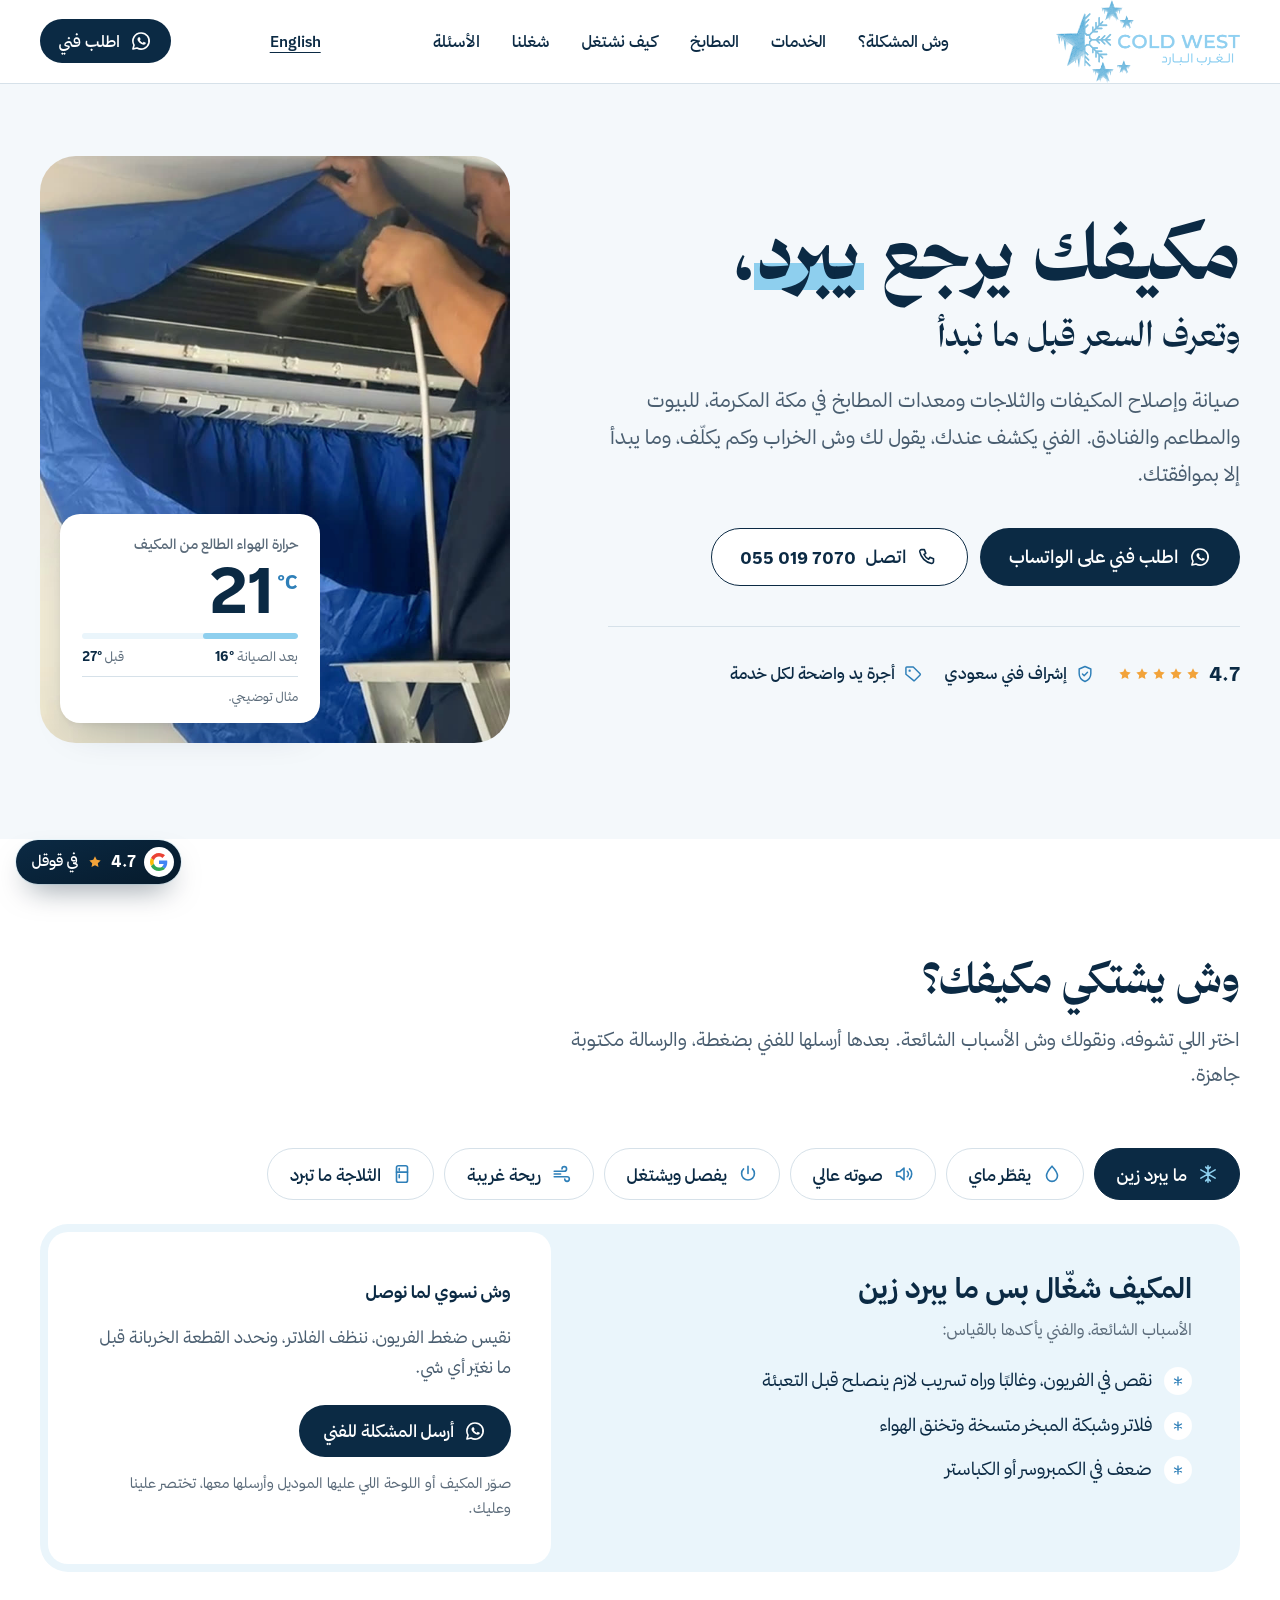
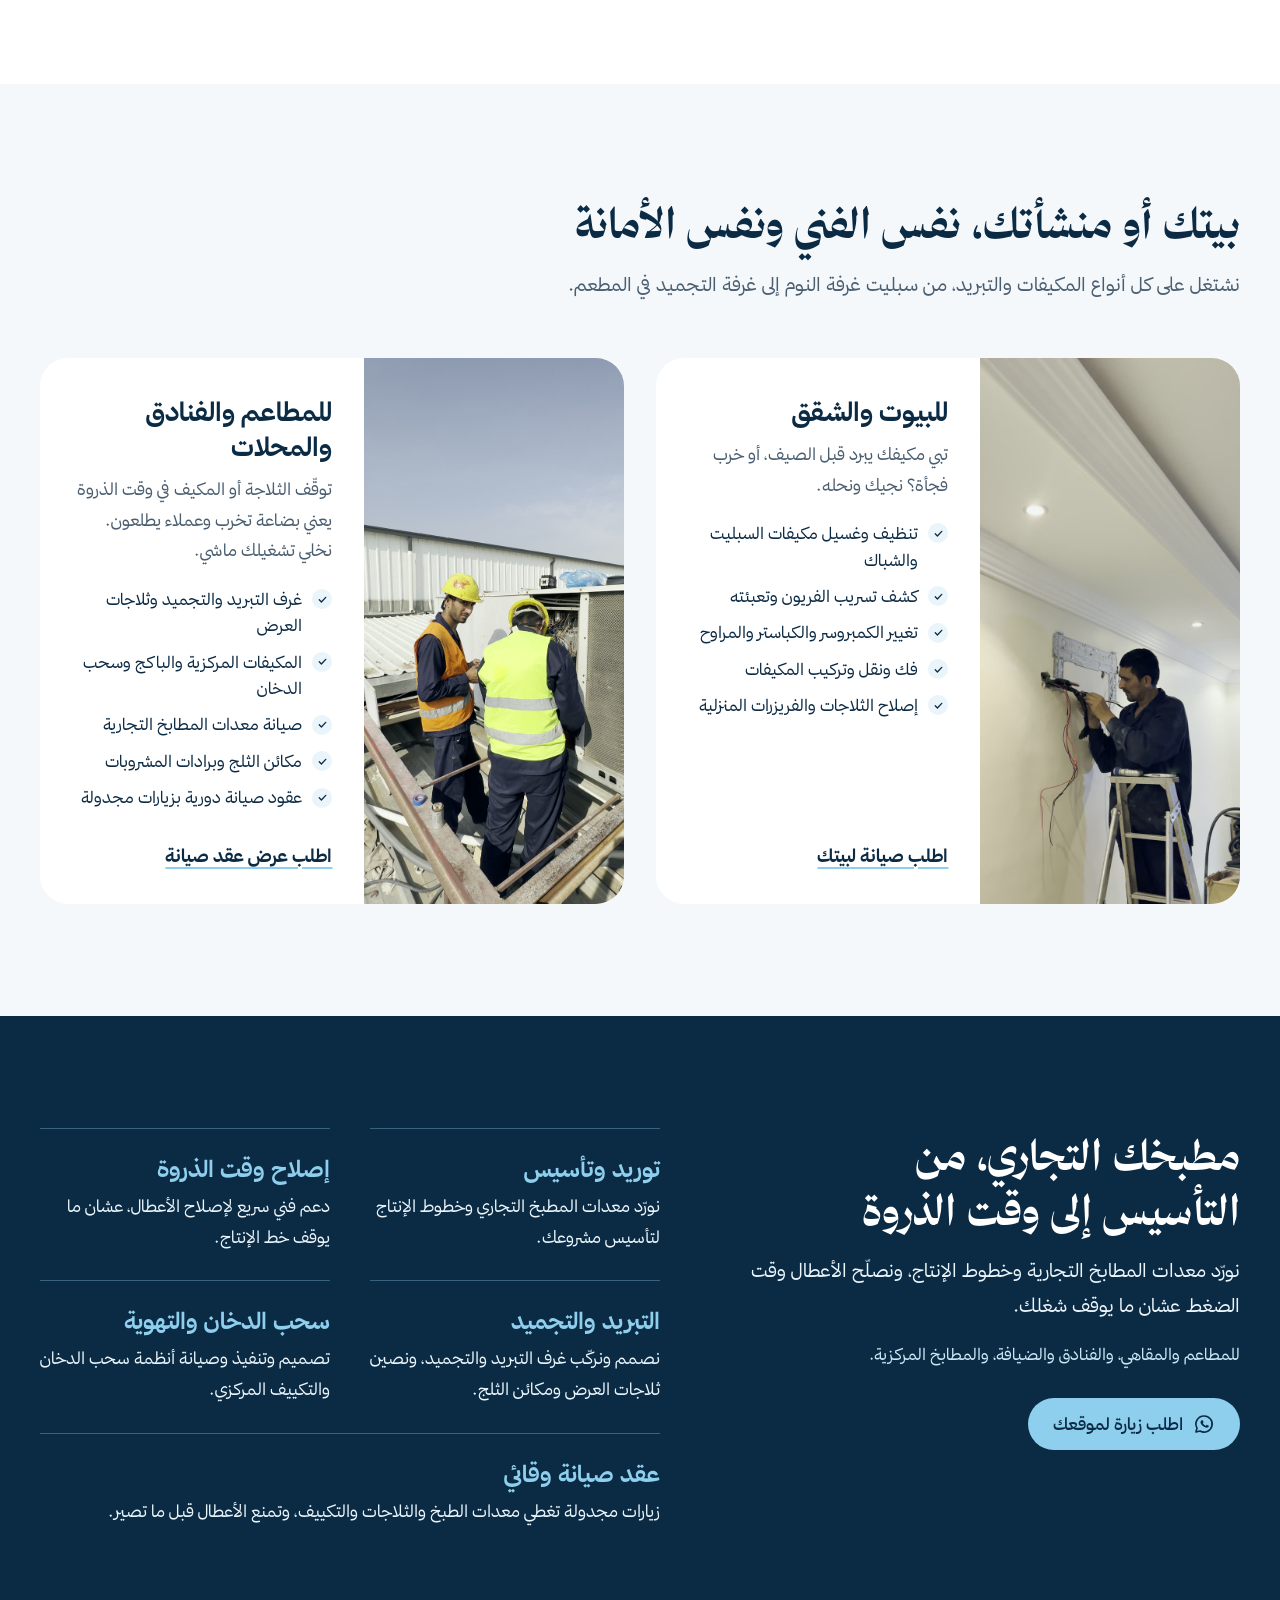
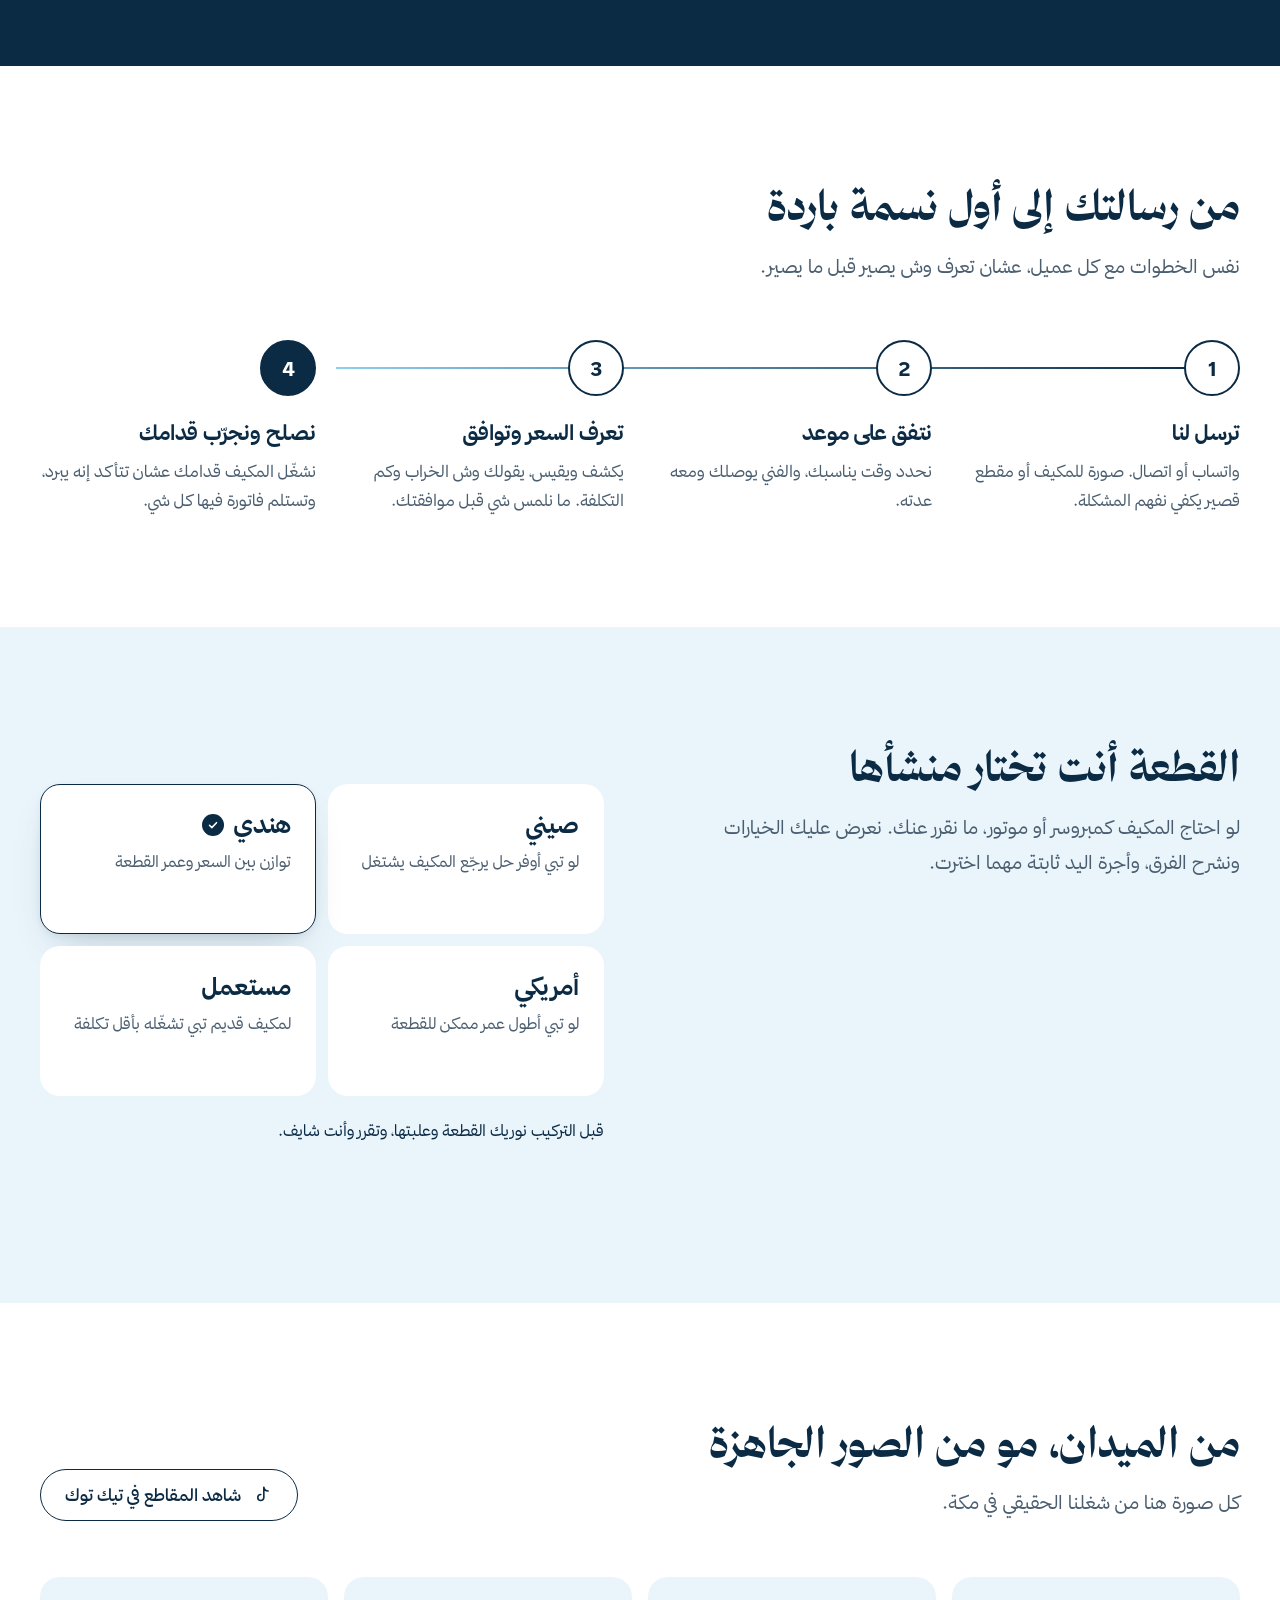
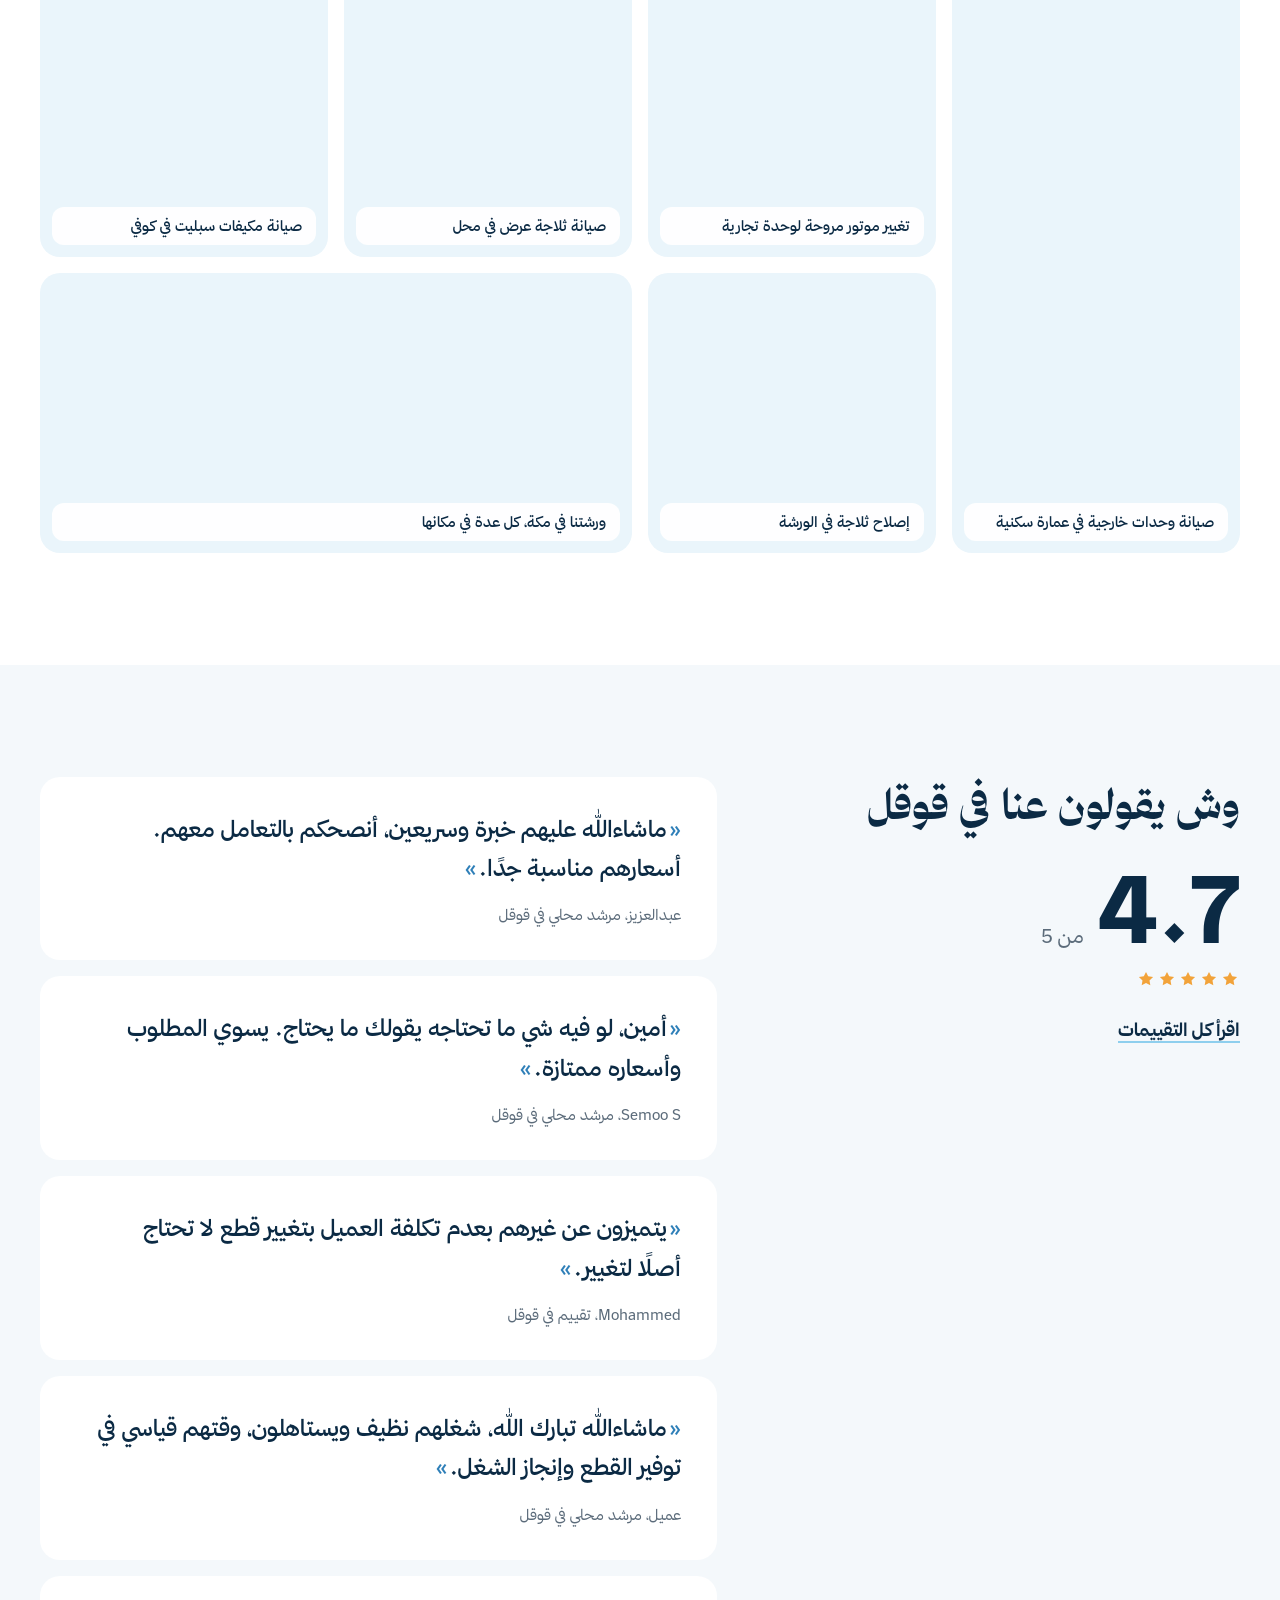
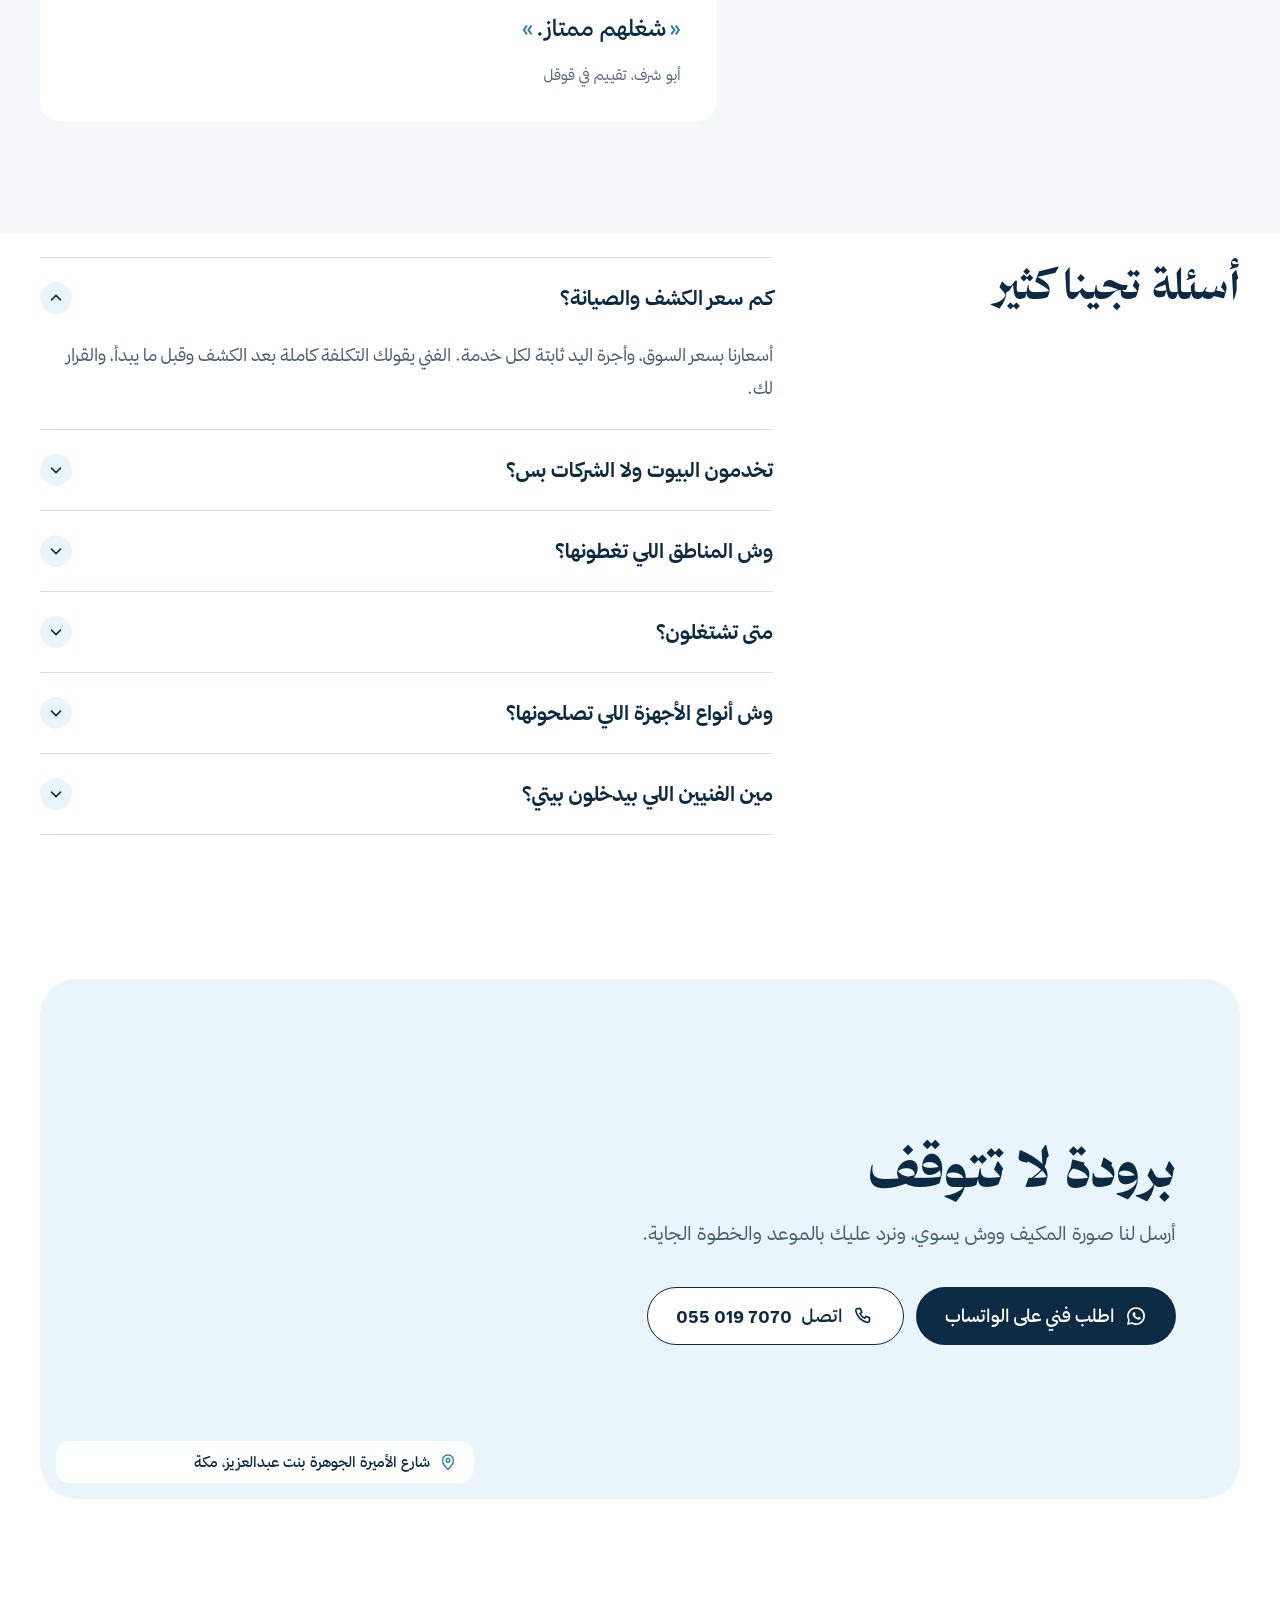
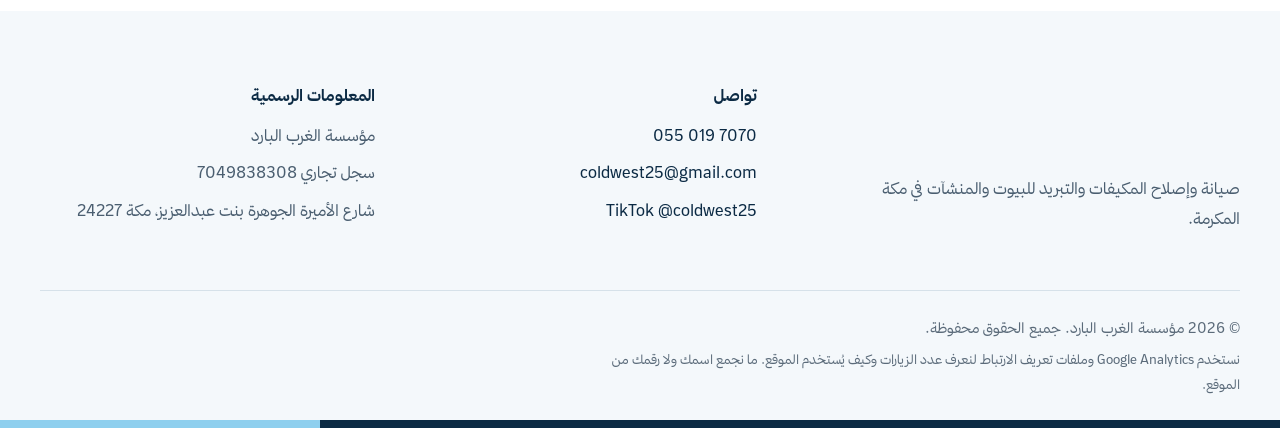
==== index.html @ 5a40ebc8 "Add floating Google rating badge (4.7) with review card Co-Authored-By: Claude Opus 5.5 <noreply@ant" ====
<!doctype html>
<html lang="ar" dir="rtl">
<head>
<meta charset="utf-8">
<meta name="viewport" content="width=device-width, initial-scale=1">
<meta http-equiv="Content-Security-Policy" content="default-src 'self'; script-src 'self' https://www.googletagmanager.com; style-src 'self' https://fonts.googleapis.com; font-src 'self' https://fonts.gstatic.com; img-src 'self' data: https://*.google-analytics.com https://www.googletagmanager.com; connect-src 'self' https://*.google-analytics.com https://*.analytics.google.com https://www.googletagmanager.com; base-uri 'self'; form-action 'none'; upgrade-insecure-requests">
<title>الغرب البارد | صيانة مكيفات وثلاجات ومعدات مطابخ في مكة المكرمة</title>
<meta name="description" content="صيانة وإصلاح المكيفات والثلاجات ومعدات المطابخ في مكة المكرمة للبيوت والمطاعم والفنادق. فني يكشف عندك، تعرف السعر قبل ما نبدأ، وإشراف فني سعودي.">
<meta name="robots" content="index, follow">
<link rel="canonical" href="https://coldwest.sa/">
<link rel="alternate" hreflang="ar" href="https://coldwest.sa/">
<link rel="alternate" hreflang="en" href="https://coldwest.sa/en/">
<link rel="alternate" hreflang="x-default" href="https://coldwest.sa/">
<meta property="og:type" content="website">
<meta property="og:site_name" content="الغرب البارد">
<meta property="og:url" content="https://coldwest.sa/">
<meta property="og:title" content="الغرب البارد | صيانة مكيفات وثلاجات في مكة">
<meta property="og:description" content="فني يكشف عندك، تعرف السعر قبل ما نبدأ، والقطعة أنت تختار منشأها.">
<meta property="og:locale" content="ar_SA">
<meta property="og:locale:alternate" content="en_US">
<meta property="og:image" content="https://coldwest.sa/assets/og/share-ar.jpg">
<meta property="og:image:width" content="1200">
<meta property="og:image:height" content="630">
<meta name="twitter:card" content="summary_large_image">
<meta name="twitter:title" content="الغرب البارد | صيانة مكيفات وثلاجات في مكة">
<meta name="twitter:description" content="فني يكشف عندك، تعرف السعر قبل ما نبدأ، والقطعة أنت تختار منشأها.">
<meta name="twitter:image" content="https://coldwest.sa/assets/og/share-ar.jpg">
<meta name="theme-color" content="#F4F8FB">
<link rel="icon" href="assets/brand/favicon.svg" type="image/svg+xml">
<link rel="preconnect" href="https://fonts.googleapis.com">
<link rel="preconnect" href="https://fonts.gstatic.com" crossorigin>
<link href="https://fonts.googleapis.com/css2?family=Montserrat:wght@500;600;700&display=swap" rel="stylesheet">
<link rel="preload" href="assets/app/brand.dat" as="fetch" crossorigin>
<link rel="stylesheet" href="styles.css">
<script type="application/ld+json">
{"@context":"https://schema.org","@type":"HVACBusiness","@id":"https://coldwest.sa/#business","name":"مؤسسة الغرب البارد","alternateName":"Cold West","url":"https://coldwest.sa/","logo":"https://coldwest.sa/assets/brand/logo-navy.png","image":"https://coldwest.sa/assets/og/share-ar.jpg","telephone":"+966550197070","email":"coldwest25@gmail.com","address":{"@type":"PostalAddress","streetAddress":"شارع الأميرة الجوهرة بنت عبدالعزيز","addressLocality":"مكة المكرمة","postalCode":"24227","addressCountry":"SA"},"geo":{"@type":"GeoCoordinates","latitude":21.507045,"longitude":39.7868537},"areaServed":"مكة المكرمة","openingHoursSpecification":[{"@type":"OpeningHoursSpecification","dayOfWeek":["Saturday","Sunday","Monday","Tuesday","Wednesday","Thursday"],"opens":"09:30","closes":"12:00"},{"@type":"OpeningHoursSpecification","dayOfWeek":["Saturday","Sunday","Monday","Tuesday","Wednesday","Thursday"],"opens":"16:30","closes":"23:00"},{"@type":"OpeningHoursSpecification","dayOfWeek":"Friday","opens":"16:30","closes":"23:00"}],"sameAs":["https://www.tiktok.com/@coldwest25"]}
</script>
<script type="application/ld+json">
{"@context":"https://schema.org","@type":"FAQPage","mainEntity":[{"@type":"Question","name":"كم سعر الكشف والصيانة؟","acceptedAnswer":{"@type":"Answer","text":"أسعارنا بسعر السوق، وأجرة اليد ثابتة لكل خدمة. الفني يقولك التكلفة كاملة بعد الكشف وقبل ما يبدأ، والقرار لك."}},{"@type":"Question","name":"تخدمون البيوت ولا الشركات بس؟","acceptedAnswer":{"@type":"Answer","text":"الاثنين. نصلح مكيف غرفة في شقة بنفس الاهتمام اللي نشتغل فيه على غرفة تبريد في مطعم."}},{"@type":"Question","name":"وش المناطق اللي تغطونها؟","acceptedAnswer":{"@type":"Answer","text":"مكة المكرمة وأحياءها. لو أنت برّا مكة، راسلنا ونقولك إذا نقدر نوصلك."}},{"@type":"Question","name":"متى تشتغلون؟","acceptedAnswer":{"@type":"Answer","text":"من السبت إلى الخميس، من 9:30 الصبح إلى 12 الظهر، ومن 4:30 العصر إلى 11 الليل. الجمعة من 4:30 إلى 11 الليل."}},{"@type":"Question","name":"وش أنواع الأجهزة اللي تصلحونها؟","acceptedAnswer":{"@type":"Answer","text":"مكيفات السبليت والشباك والمركزي والباكج، الثلاجات المنزلية وثلاجات العرض، غرف التبريد والتجميد، مكائن الثلج، ومعدات المطابخ التجارية."}},{"@type":"Question","name":"مين الفنيين اللي بيدخلون بيتي؟","acceptedAnswer":{"@type":"Answer","text":"فريق الغرب البارد نفسه، تحت إشراف فني سعودي متخصص في التبريد. نعرّفك على الفني قبل ما يوصل."}}]}
</script>
</head>
<body>
<a class="skip" href="#main">تخطَّ إلى المحتوى</a>

<header class="site-header" id="top">
  <div class="wrap header-row">
    <a class="brand" href="#top" aria-label="الغرب البارد، الصفحة الرئيسية">
      <img src="assets/brand/logo-ice.png" width="236" height="106" alt="الغرب البارد Cold West">
    </a>
    <nav class="nav" aria-label="الأقسام">
      <a href="#diagnose">وش المشكلة؟</a>
      <a href="#services">الخدمات</a>
      <a href="#kitchens">المطابخ</a>
      <a href="#how">كيف نشتغل</a>
      <a href="#work">شغلنا</a>
      <a href="#faq">الأسئلة</a>
    </nav>
    <a class="lang-link" href="en/" hreflang="en" lang="en" dir="ltr">English</a>
    <div class="header-actions">
      <a class="btn btn-ghost btn-sm" href="tel:+966550197070" data-track="call_click">
        <svg class="i" aria-hidden="true"><use href="#i-phone"/></svg><span class="num">055 019 7070</span>
      </a>
      <a class="btn btn-primary btn-sm" href="https://wa.me/966550197070?text=%D8%A7%D9%84%D8%B3%D9%84%D8%A7%D9%85%20%D8%B9%D9%84%D9%8A%D9%83%D9%85%D8%8C%20%D8%A3%D8%A8%D8%BA%D9%89%20%D9%81%D9%86%D9%8A%20%D9%85%D9%86%20%D8%A7%D9%84%D8%BA%D8%B1%D8%A8%20%D8%A7%D9%84%D8%A8%D8%A7%D8%B1%D8%AF" data-track="whatsapp_click" data-place="header">
        <svg class="i" aria-hidden="true"><use href="#i-wa"/></svg>اطلب فني
      </a>
    </div>
  </div>
</header>

<main id="main">

  <!-- Hero -->
  <section class="hero">
    <div class="wrap hero-grid">
      <div class="hero-copy">
        <h1><span class="h1-main">مكيفك يرجع <span class="h1-cool">يبرد</span>،</span> <span class="h1-sub">وتعرف السعر قبل ما&nbsp;نبدأ</span></h1>
        <p class="lead">صيانة وإصلاح المكيفات والثلاجات ومعدات المطابخ في مكة المكرمة، للبيوت والمطاعم والفنادق. الفني يكشف عندك، يقول لك وش الخراب وكم يكلّف، وما يبدأ إلا بموافقتك.</p>
        <div class="cta-row">
          <a class="btn btn-primary btn-lg" href="https://wa.me/966550197070?text=%D8%A7%D9%84%D8%B3%D9%84%D8%A7%D9%85%20%D8%B9%D9%84%D9%8A%D9%83%D9%85%D8%8C%20%D8%A3%D8%A8%D8%BA%D9%89%20%D9%81%D9%86%D9%8A%20%D9%8A%D9%83%D8%B4%D9%81%20%D8%B9%D9%84%D9%89%20%D8%A7%D9%84%D9%85%D9%83%D9%8A%D9%81" data-track="whatsapp_click" data-place="hero">
            <svg class="i" aria-hidden="true"><use href="#i-wa"/></svg>اطلب فني على الواتساب
          </a>
          <a class="btn btn-secondary btn-lg" href="tel:+966550197070" data-track="call_click" data-place="hero">
            <svg class="i" aria-hidden="true"><use href="#i-phone"/></svg>اتصل <span class="num">055 019 7070</span>
          </a>
        </div>
        <ul class="proof" aria-label="ليش الناس تثق فينا">
          <li><a href="https://maps.google.com/?cid=8441639307803874839" rel="noopener" target="_blank" class="proof-rating" aria-label="4.7 من 5 في تقييمات قوقل"><span class="num big">4.7</span><span class="stars" aria-hidden="true"><svg class="i"><use href="#i-star"/></svg><svg class="i"><use href="#i-star"/></svg><svg class="i"><use href="#i-star"/></svg><svg class="i"><use href="#i-star"/></svg><svg class="i"><use href="#i-star"/></svg></span></a></li>
          <li><svg class="i" aria-hidden="true"><use href="#i-shield"/></svg>إشراف فني سعودي</li>
          <li><svg class="i" aria-hidden="true"><use href="#i-tag"/></svg>أجرة يد واضحة لكل خدمة</li>
        </ul>
      </div>

      <figure class="hero-media">
        <img src="assets/img/split-clean.jpg" width="792" height="1400" alt="فنيين الغرب البارد ينظفون مكيف سبليت في بيت بكيس الغسيل" fetchpriority="high">
        <div class="reading" role="img" aria-label="مثال لقراءة حرارة الهواء الطالع من المكيف: 27 درجة قبل الصيانة و16 بعدها">
          <p class="reading-label">حرارة الهواء الطالع من المكيف</p>
          <p class="reading-value"><span class="num" data-count-from="27" data-count-to="16">16</span><span class="deg">°C</span></p>
          <div class="reading-track" aria-hidden="true"><span class="reading-fill"></span></div>
          <div class="reading-scale"><span>بعد الصيانة <b class="num">16°</b></span><span>قبل <b class="num">27°</b></span></div>
          <p class="reading-note">مثال توضيحي.</p>
        </div>
      </figure>
    </div>
  </section>

  <!-- Symptom picker -->
  <section class="diagnose" id="diagnose" aria-labelledby="diag-title">
    <div class="wrap">
      <div class="section-head">
        <h2 id="diag-title">وش يشتكي مكيفك؟</h2>
        <p>اختر اللي تشوفه، ونقولك وش الأسباب الشائعة. بعدها أرسلها للفني بضغطة، والرسالة مكتوبة جاهزة.</p>
      </div>
      <div class="diag">
        <div class="chips" role="tablist" aria-label="الأعراض">
          <button role="tab" class="chip" aria-selected="true" data-sym="cool"><svg class="i" aria-hidden="true"><use href="#i-snow"/></svg>ما يبرد زين</button>
          <button role="tab" class="chip" aria-selected="false" data-sym="drip"><svg class="i" aria-hidden="true"><use href="#i-drop"/></svg>يقطّر ماي</button>
          <button role="tab" class="chip" aria-selected="false" data-sym="noise"><svg class="i" aria-hidden="true"><use href="#i-sound"/></svg>صوته عالي</button>
          <button role="tab" class="chip" aria-selected="false" data-sym="trip"><svg class="i" aria-hidden="true"><use href="#i-power"/></svg>يفصل ويشتغل</button>
          <button role="tab" class="chip" aria-selected="false" data-sym="smell"><svg class="i" aria-hidden="true"><use href="#i-wind"/></svg>ريحة غريبة</button>
          <button role="tab" class="chip" aria-selected="false" data-sym="fridge"><svg class="i" aria-hidden="true"><use href="#i-fridge"/></svg>الثلاجة ما تبرد</button>
        </div>
        <div class="diag-panel" role="tabpanel" aria-live="polite">
          <div class="diag-body">
            <h3 id="diag-heading">المكيف شغّال بس ما يبرد زين</h3>
            <p class="diag-sub">الأسباب الشائعة، والفني يأكدها بالقياس:</p>
            <ul id="diag-causes" class="causes"></ul>
            <p id="diag-alert" class="alert" hidden></p>
          </div>
          <div class="diag-side">
            <p class="diag-do-title">وش نسوي لما نوصل</p>
            <p id="diag-do"></p>
            <a id="diag-cta" class="btn btn-primary" href="#" data-track="whatsapp_click" data-place="diagnose">
              <svg class="i" aria-hidden="true"><use href="#i-wa"/></svg>أرسل المشكلة للفني
            </a>
            <p class="diag-tip">صوّر المكيف أو اللوحة اللي عليها الموديل وأرسلها معها، تختصر علينا وعليك.</p>
          </div>
        </div>
      </div>
    </div>
  </section>

  <!-- Services: homes / businesses -->
  <section class="services" id="services" aria-labelledby="svc-title">
    <div class="wrap">
      <div class="section-head">
        <h2 id="svc-title">بيتك أو منشأتك، نفس الفني ونفس&nbsp;الأمانة</h2>
        <p>نشتغل على كل أنواع المكيفات والتبريد، من سبليت غرفة النوم إلى غرفة التجميد في المطعم.</p>
      </div>

      <div class="audience">
        <article class="aud aud-home">
          <img src="assets/img/install.jpg" width="792" height="1400" loading="lazy" alt="فني يركّب وحدة مكيف سبليت داخلية على جدار شقة">
          <div class="aud-copy">
            <h3>للبيوت والشقق</h3>
            <p>تبي مكيفك يبرد قبل الصيف، أو خرب فجأة؟ نجيك ونحله.</p>
            <ul class="ticks">
              <li>تنظيف وغسيل مكيفات السبليت والشباك</li>
              <li>كشف تسريب الفريون وتعبئته</li>
              <li>تغيير الكمبروسر والكباستر والمراوح</li>
              <li>فك ونقل وتركيب المكيفات</li>
              <li>إصلاح الثلاجات والفريزرات المنزلية</li>
            </ul>
            <a class="link" href="https://wa.me/966550197070?text=%D8%A7%D9%84%D8%B3%D9%84%D8%A7%D9%85%20%D8%B9%D9%84%D9%8A%D9%83%D9%85%D8%8C%20%D8%B9%D9%86%D8%AF%D9%8A%20%D9%85%D9%83%D9%8A%D9%81%20%D9%81%D9%8A%20%D8%A7%D9%84%D8%A8%D9%8A%D8%AA%20%D9%88%D8%A3%D8%A8%D8%BA%D9%89%20%D8%B5%D9%8A%D8%A7%D9%86%D8%A9" data-track="whatsapp_click" data-place="homes">اطلب صيانة لبيتك</a>
          </div>
        </article>

        <article class="aud aud-biz">
          <img src="assets/img/rooftop.jpg" width="792" height="1400" loading="lazy" alt="فنيين بخوذات وسترات عاكسة يفحصون وحدات تكييف على سطح منشأة">
          <div class="aud-copy">
            <h3>للمطاعم والفنادق والمحلات</h3>
            <p>توقّف الثلاجة أو المكيف في وقت الذروة يعني بضاعة تخرب وعملاء يطلعون. نخلي تشغيلك ماشي.</p>
            <ul class="ticks">
              <li>غرف التبريد والتجميد وثلاجات العرض</li>
              <li>المكيفات المركزية والباكج وسحب الدخان</li>
              <li>صيانة معدات المطابخ التجارية</li>
              <li>مكائن الثلج وبرادات المشروبات</li>
              <li>عقود صيانة دورية بزيارات مجدولة</li>
            </ul>
            <a class="link" href="https://wa.me/966550197070?text=%D8%A7%D9%84%D8%B3%D9%84%D8%A7%D9%85%20%D8%B9%D9%84%D9%8A%D9%83%D9%85%D8%8C%20%D8%A3%D8%A8%D8%BA%D9%89%20%D8%B9%D8%B1%D8%B6%20%D8%B9%D9%82%D8%AF%20%D8%B5%D9%8A%D8%A7%D9%86%D8%A9%20%D9%84%D9%85%D9%86%D8%B4%D8%A3%D8%AA%D9%8A" data-track="whatsapp_click" data-place="business">اطلب عرض عقد صيانة</a>
          </div>
        </article>
      </div>
    </div>
  </section>

  <!-- Commercial kitchens -->
  <section class="kitchens" id="kitchens" aria-labelledby="kit-title">
    <div class="wrap kit-grid">
      <div class="kit-head">
        <h2 id="kit-title">مطبخك التجاري، من التأسيس إلى وقت&nbsp;الذروة</h2>
        <p>نورّد معدات المطابخ التجارية وخطوط الإنتاج، ونصلّح الأعطال وقت الضغط عشان ما يوقف شغلك.</p>
        <p class="kit-who">للمطاعم والمقاهي، والفنادق والضيافة، والمطابخ المركزية.</p>
        <a class="btn kit-btn" href="https://wa.me/966550197070?text=%D8%A7%D9%84%D8%B3%D9%84%D8%A7%D9%85%20%D8%B9%D9%84%D9%8A%D9%83%D9%85%D8%8C%20%D8%A3%D8%A8%D8%BA%D9%89%20%D8%B2%D9%8A%D8%A7%D8%B1%D8%A9%20%D9%84%D9%85%D8%B7%D8%A8%D8%AE%20%D9%85%D9%86%D8%B4%D8%A3%D8%AA%D9%8A" data-track="whatsapp_click" data-place="kitchens">
          <svg class="i" aria-hidden="true"><use href="#i-wa"/></svg>اطلب زيارة لموقعك
        </a>
      </div>
      <ul class="kit-list">
        <li>
          <h3>توريد وتأسيس</h3>
          <p>نورّد معدات المطبخ التجاري وخطوط الإنتاج لتأسيس مشروعك.</p>
        </li>
        <li>
          <h3>إصلاح وقت الذروة</h3>
          <p>دعم فني سريع لإصلاح الأعطال، عشان ما يوقف خط الإنتاج.</p>
        </li>
        <li>
          <h3>التبريد والتجميد</h3>
          <p>نصمم ونركّب غرف التبريد والتجميد، ونصين ثلاجات العرض ومكائن الثلج.</p>
        </li>
        <li>
          <h3>سحب الدخان والتهوية</h3>
          <p>تصميم وتنفيذ وصيانة أنظمة سحب الدخان والتكييف المركزي.</p>
        </li>
        <li class="kit-wide">
          <h3>عقد صيانة وقائي</h3>
          <p>زيارات مجدولة تغطي معدات الطبخ والثلاجات والتكييف، وتمنع الأعطال قبل ما تصير.</p>
        </li>
      </ul>
    </div>
  </section>

  <!-- How we work -->
  <section class="how" id="how" aria-labelledby="how-title">
    <div class="wrap">
      <div class="section-head">
        <h2 id="how-title">من رسالتك إلى أول نسمة باردة</h2>
        <p>نفس الخطوات مع كل عميل، عشان تعرف وش يصير قبل ما يصير.</p>
      </div>
      <ol class="steps">
        <li>
          <span class="step-n num">1</span>
          <h3>ترسل لنا</h3>
          <p>واتساب أو اتصال. صورة للمكيف أو مقطع قصير يكفي نفهم المشكلة.</p>
        </li>
        <li>
          <span class="step-n num">2</span>
          <h3>نتفق على موعد</h3>
          <p>نحدد وقت يناسبك، والفني يوصلك ومعه عدته.</p>
        </li>
        <li>
          <span class="step-n num">3</span>
          <h3>تعرف السعر وتوافق</h3>
          <p>يكشف ويقيس، يقولك وش الخراب وكم التكلفة. ما نلمس شي قبل موافقتك.</p>
        </li>
        <li>
          <span class="step-n num">4</span>
          <h3>نصلح ونجرّب قدامك</h3>
          <p>نشغّل المكيف قدامك عشان تتأكد إنه يبرد، وتستلم فاتورة فيها كل شي.</p>
        </li>
      </ol>
    </div>
  </section>

  <!-- Parts choice -->
  <section class="parts" aria-labelledby="parts-title">
    <div class="wrap parts-grid">
      <div class="parts-copy">
        <h2 id="parts-title">القطعة أنت تختار&nbsp;منشأها</h2>
        <p>لو احتاج المكيف كمبروسر أو موتور، ما نقرر عنك. نعرض عليك الخيارات ونشرح الفرق، وأجرة اليد ثابتة مهما اخترت.</p>
        <img class="parts-img" src="assets/img/gauges.jpg" width="792" height="1400" loading="lazy" alt="ساعات قياس ضغط الفريون موصولة بوحدة تكييف في ورشة الغرب البارد">
      </div>
      <div class="origins" role="radiogroup" aria-label="منشأ القطعة">
        <button class="origin" role="radio" aria-checked="false" data-o="cn">
          <span class="origin-name">صيني</span>
          <span class="origin-fit">لو تبي أوفر حل يرجّع المكيف يشتغل</span>
        </button>
        <button class="origin" role="radio" aria-checked="true" data-o="in">
          <span class="origin-name">هندي</span>
          <span class="origin-fit">توازن بين السعر وعمر القطعة</span>
        </button>
        <button class="origin" role="radio" aria-checked="false" data-o="us">
          <span class="origin-name">أمريكي</span>
          <span class="origin-fit">لو تبي أطول عمر ممكن للقطعة</span>
        </button>
        <button class="origin" role="radio" aria-checked="false" data-o="used">
          <span class="origin-name">مستعمل</span>
          <span class="origin-fit">لمكيف قديم تبي تشغّله بأقل تكلفة</span>
        </button>
        <p class="origin-note" id="origin-note" aria-live="polite">قبل التركيب نوريك القطعة وعلبتها، وتقرر وأنت شايف.</p>
      </div>
    </div>
  </section>

  <!-- Field work -->
  <section class="work" id="work" aria-labelledby="work-title">
    <div class="wrap">
      <div class="section-head section-head-split">
        <div>
          <h2 id="work-title">من الميدان، مو من الصور الجاهزة</h2>
          <p>كل صورة هنا من شغلنا الحقيقي في مكة.</p>
        </div>
        <a class="btn btn-secondary" href="https://www.tiktok.com/@coldwest25" rel="noopener" target="_blank">
          <svg class="i" aria-hidden="true"><use href="#i-tiktok"/></svg>شاهد المقاطع في تيك توك
        </a>
      </div>
      <div class="gallery">
        <figure class="g g-tall"><img src="assets/img/balcony.jpg" loading="lazy" width="792" height="1400" alt=""><figcaption>صيانة وحدات خارجية في عمارة سكنية</figcaption></figure>
        <figure class="g"><img src="assets/img/motor.jpg" loading="lazy" width="792" height="1400" alt=""><figcaption>تغيير موتور مروحة لوحدة تجارية</figcaption></figure>
        <figure class="g"><img src="assets/img/display-fridge.jpg" loading="lazy" width="792" height="1400" alt=""><figcaption>صيانة ثلاجة عرض في محل</figcaption></figure>
        <figure class="g"><img src="assets/img/cafe.jpg" loading="lazy" width="792" height="1400" alt=""><figcaption>صيانة مكيفات سبليت في كوفي</figcaption></figure>
        <figure class="g"><img src="assets/img/fridge-repair.jpg" loading="lazy" width="792" height="1400" alt=""><figcaption>إصلاح ثلاجة في الورشة</figcaption></figure>
        <figure class="g g-wide"><img src="assets/img/workshop.jpg" loading="lazy" width="792" height="1400" alt=""><figcaption>ورشتنا في مكة، كل عدة في مكانها</figcaption></figure>
      </div>
    </div>
  </section>

  <!-- Reviews -->
  <section class="reviews" aria-labelledby="rev-title">
    <div class="wrap reviews-grid">
      <div class="score">
        <h2 id="rev-title">وش يقولون عنا في قوقل</h2>
        <p class="score-num"><span class="num">4.7</span><span class="score-of">من 5</span></p>
        <p class="score-meta"><span class="stars" aria-label="4.7 من 5 نجوم"><svg class="i"><use href="#i-star"/></svg><svg class="i"><use href="#i-star"/></svg><svg class="i"><use href="#i-star"/></svg><svg class="i"><use href="#i-star"/></svg><svg class="i"><use href="#i-star"/></svg></span></p>
        <a class="link" href="https://maps.google.com/?cid=8441639307803874839" rel="noopener" target="_blank">اقرأ كل التقييمات</a>
      </div>
      <div class="quotes">
        <blockquote>
          <p>ماشاءالله عليهم خبرة وسريعين، أنصحكم بالتعامل معهم. أسعارهم مناسبة جدًا.</p>
          <footer>عبدالعزيز، مرشد محلي في قوقل</footer>
        </blockquote>
        <blockquote>
          <p>أمين، لو فيه شي ما تحتاجه يقولك ما يحتاج. يسوي المطلوب وأسعاره ممتازة.</p>
          <footer>Semoo S، مرشد محلي في قوقل</footer>
        </blockquote>
        <blockquote>
          <p>يتميزون عن غيرهم بعدم تكلفة العميل بتغيير قطع لا تحتاج أصلًا لتغيير.</p>
          <footer>Mohammed، تقييم في قوقل</footer>
        </blockquote>
        <blockquote>
          <p>ماشاءالله تبارك الله، شغلهم نظيف ويستاهلون، وقتهم قياسي في توفير القطع وإنجاز الشغل.</p>
          <footer>عميل، مرشد محلي في قوقل</footer>
        </blockquote>
        <blockquote>
          <p>شغلهم ممتاز.</p>
          <footer>أبو شرف، تقييم في قوقل</footer>
        </blockquote>
      </div>
    </div>
  </section>

  <!-- FAQ -->
  <section class="faq" id="faq" aria-labelledby="faq-title">
    <div class="wrap faq-grid">
      <h2 id="faq-title">أسئلة تجينا كثير</h2>
      <div class="faq-list">
        <details open>
          <summary>كم سعر الكشف والصيانة؟</summary>
          <p>أسعارنا بسعر السوق، وأجرة اليد ثابتة لكل خدمة. الفني يقولك التكلفة كاملة بعد الكشف وقبل ما يبدأ، والقرار لك.</p>
        </details>
        <details>
          <summary>تخدمون البيوت ولا الشركات بس؟</summary>
          <p>الاثنين. نصلح مكيف غرفة في شقة بنفس الاهتمام اللي نشتغل فيه على غرفة تبريد في مطعم.</p>
        </details>
        <details>
          <summary>وش المناطق اللي تغطونها؟</summary>
          <p>مكة المكرمة وأحياءها. لو أنت برّا مكة، راسلنا ونقولك إذا نقدر نوصلك.</p>
        </details>
        <details>
          <summary>متى تشتغلون؟</summary>
          <p>من السبت إلى الخميس، من <span class="num">9:30</span> الصبح إلى <span class="num">12</span> الظهر، ومن <span class="num">4:30</span> العصر إلى <span class="num">11</span> الليل. الجمعة من <span class="num">4:30</span> إلى <span class="num">11</span> الليل.</p>
        </details>
        <details>
          <summary>وش أنواع الأجهزة اللي تصلحونها؟</summary>
          <p>مكيفات السبليت والشباك والمركزي والباكج، الثلاجات المنزلية وثلاجات العرض، غرف التبريد والتجميد، مكائن الثلج، ومعدات المطابخ التجارية.</p>
        </details>
        <details>
          <summary>مين الفنيين اللي بيدخلون بيتي؟</summary>
          <p>فريق الغرب البارد نفسه، تحت إشراف فني سعودي متخصص في التبريد. نعرّفك على الفني قبل ما يوصل.</p>
        </details>
      </div>
    </div>
  </section>

  <!-- Final CTA -->
  <section class="final" aria-labelledby="final-title">
    <div class="wrap">
      <div class="final-card">
        <div class="final-copy">
          <h2 id="final-title">برودة لا تتوقف</h2>
          <p>أرسل لنا صورة المكيف ووش يسوي، ونرد عليك بالموعد والخطوة الجاية.</p>
          <div class="cta-row">
            <a class="btn btn-primary btn-lg" href="https://wa.me/966550197070?text=%D8%A7%D9%84%D8%B3%D9%84%D8%A7%D9%85%20%D8%B9%D9%84%D9%8A%D9%83%D9%85%D8%8C%20%D8%A3%D8%A8%D8%BA%D9%89%20%D9%81%D9%86%D9%8A%20%D9%85%D9%86%20%D8%A7%D9%84%D8%BA%D8%B1%D8%A8%20%D8%A7%D9%84%D8%A8%D8%A7%D8%B1%D8%AF" data-track="whatsapp_click" data-place="final">
              <svg class="i" aria-hidden="true"><use href="#i-wa"/></svg>اطلب فني على الواتساب
            </a>
            <a class="btn btn-secondary btn-lg" href="tel:+966550197070" data-track="call_click" data-place="final">
              <svg class="i" aria-hidden="true"><use href="#i-phone"/></svg>اتصل <span class="num">055 019 7070</span>
            </a>
          </div>
        </div>
        <figure class="final-media">
          <img src="assets/img/storefront.jpg" width="792" height="1400" loading="lazy" alt="واجهة محل الغرب البارد في مكة ليلًا مع سيارة الخدمة">
          <figcaption>
            <svg class="i" aria-hidden="true"><use href="#i-pin"/></svg>
            <a href="https://www.google.com/maps/dir/?api=1&amp;destination=21.507045,39.7868537" rel="noopener" target="_blank">شارع الأميرة الجوهرة بنت عبدالعزيز، مكة</a>
          </figcaption>
        </figure>
      </div>
    </div>
  </section>
</main>

<footer class="site-footer">
  <div class="wrap footer-grid">
    <div class="footer-brand">
      <img src="assets/brand/logo-navy.png" width="200" height="90" alt="الغرب البارد" loading="lazy">
      <p>صيانة وإصلاح المكيفات والتبريد للبيوت والمنشآت في مكة المكرمة.</p>
    </div>
    <div>
      <h2 class="footer-h">تواصل</h2>
      <ul class="footer-list">
        <li><a href="tel:+966550197070" class="num" dir="ltr">055 019 7070</a></li>
        <li><a href="mailto:coldwest25@gmail.com" dir="ltr">coldwest25@gmail.com</a></li>
        <li><a href="https://www.tiktok.com/@coldwest25" rel="noopener" target="_blank" dir="ltr">TikTok @coldwest25</a></li>
      </ul>
    </div>
    <div>
      <h2 class="footer-h">المعلومات الرسمية</h2>
      <ul class="footer-list">
        <li>مؤسسة الغرب البارد</li>
        <li>سجل تجاري <span class="num">7049838308</span></li>
        <li>شارع الأميرة الجوهرة بنت عبدالعزيز، مكة <span class="num">24227</span></li>
      </ul>
    </div>
  </div>
  <div class="wrap footer-base">
    <p>© <span class="num">2026</span> مؤسسة الغرب البارد. جميع الحقوق محفوظة.</p>
    <p class="privacy-note">نستخدم Google Analytics وملفات تعريف الارتباط لنعرف عدد الزيارات وكيف يُستخدم الموقع. ما نجمع اسمك ولا رقمك من الموقع.</p>
  </div>
  <div class="id-stripe" aria-hidden="true"><span></span><span></span></div>
</footer>

<!-- Floating Google rating badge -->
<div class="gbadge" data-gbadge>
  <div class="gbadge-card" id="gbadge-card" role="dialog" aria-labelledby="gbadge-title" hidden>
    <div class="gbadge-head">
      <span class="gmark"><svg class="gmark-svg" viewBox="0 0 48 48" aria-hidden="true"><path fill="#EA4335" d="M24 9.5c3.5 0 6.6 1.2 9.1 3.6l6.8-6.8C35.8 2.4 30.3 0 24 0 14.6 0 6.6 5.4 2.6 13.2l7.9 6.2C12.4 13.7 17.7 9.5 24 9.5z"/><path fill="#4285F4" d="M46.1 24.6c0-1.6-.1-3.1-.4-4.6H24v9h12.4c-.5 2.9-2.2 5.3-4.6 6.9l7.4 5.8c4.3-4 6.9-9.9 6.9-17.1z"/><path fill="#FBBC05" d="M10.5 28.6c-.5-1.4-.8-3-.8-4.6s.3-3.2.8-4.6l-7.9-6.2C.9 16.5 0 20.1 0 24s.9 7.5 2.6 10.8l7.9-6.2z"/><path fill="#34A853" d="M24 48c6.5 0 11.9-2.1 15.9-5.8l-7.4-5.8c-2.1 1.4-4.8 2.3-8.5 2.3-6.3 0-11.6-4.2-13.5-9.9l-7.9 6.2C6.6 42.6 14.6 48 24 48z"/></svg></span>
      <p class="gbadge-title" id="gbadge-title">تقييمنا في قوقل</p>
      <button type="button" class="gbadge-close" aria-label="إغلاق"><svg viewBox="0 0 24 24" aria-hidden="true"><path d="M6 6l12 12M18 6L6 18" fill="none" stroke="currentColor" stroke-width="2" stroke-linecap="round"/></svg></button>
    </div>
    <p class="gbadge-score"><span class="num">4.7</span><span class="stars" aria-hidden="true"><svg class="i"><use href="#i-star"/></svg><svg class="i"><use href="#i-star"/></svg><svg class="i"><use href="#i-star"/></svg><svg class="i"><use href="#i-star"/></svg><svg class="i"><use href="#i-star"/></svg></span><span class="gbadge-of">من 5</span></p>
    <blockquote class="gbadge-quote"><p data-gq>أمين، لو فيه شي ما تحتاجه يقولك ما يحتاج.</p><footer data-gqa>Semoo S، مرشد محلي في قوقل</footer></blockquote>
    <a class="gbadge-cta" href="https://maps.google.com/?cid=8441639307803874839" rel="noopener" target="_blank" data-track="reviews_click" data-place="floating_badge">اقرأ التقييمات في قوقل</a>
  </div>
  <button type="button" class="gbadge-pill" aria-expanded="false" aria-controls="gbadge-card" aria-label="تقييمنا 4.7 من 5 في قوقل، اعرض التفاصيل">
    <span class="gmark"><svg class="gmark-svg" viewBox="0 0 48 48" aria-hidden="true"><path fill="#EA4335" d="M24 9.5c3.5 0 6.6 1.2 9.1 3.6l6.8-6.8C35.8 2.4 30.3 0 24 0 14.6 0 6.6 5.4 2.6 13.2l7.9 6.2C12.4 13.7 17.7 9.5 24 9.5z"/><path fill="#4285F4" d="M46.1 24.6c0-1.6-.1-3.1-.4-4.6H24v9h12.4c-.5 2.9-2.2 5.3-4.6 6.9l7.4 5.8c4.3-4 6.9-9.9 6.9-17.1z"/><path fill="#FBBC05" d="M10.5 28.6c-.5-1.4-.8-3-.8-4.6s.3-3.2.8-4.6l-7.9-6.2C.9 16.5 0 20.1 0 24s.9 7.5 2.6 10.8l7.9-6.2z"/><path fill="#34A853" d="M24 48c6.5 0 11.9-2.1 15.9-5.8l-7.4-5.8c-2.1 1.4-4.8 2.3-8.5 2.3-6.3 0-11.6-4.2-13.5-9.9l-7.9 6.2C6.6 42.6 14.6 48 24 48z"/></svg></span><span class="num">4.7</span><svg class="i gbadge-star" aria-hidden="true"><use href="#i-star"/></svg><span class="gbadge-label">في قوقل</span>
  </button>
</div>

<!-- Icons: 24px grid, 1.75 stroke, round caps (brand icon style) -->
<svg class="sprite" width="0" height="0" aria-hidden="true">
  <defs>
    <symbol id="i-phone" viewBox="0 0 24 24"><path d="M5 4h3l1.6 4-2 1.3a11 11 0 0 0 5.1 5.1l1.3-2 4 1.6v3a2 2 0 0 1-2.2 2A16 16 0 0 1 3 6.2 2 2 0 0 1 5 4z" fill="none" stroke="currentColor" stroke-width="1.75" stroke-linejoin="round"/></symbol>
    <symbol id="i-wa" viewBox="0 0 24 24"><path d="M12 3.2a8.8 8.8 0 0 0-7.6 13.2L3.2 20.8l4.5-1.2A8.8 8.8 0 1 0 12 3.2z" fill="none" stroke="currentColor" stroke-width="1.75" stroke-linejoin="round"/><path d="M9.1 8.2c.2-.4.5-.4.7-.4h.5c.2 0 .4 0 .5.4l.7 1.6c.1.2 0 .4-.1.6l-.5.6c-.1.1-.2.3 0 .5a6 6 0 0 0 2.7 2.4c.2.1.4 0 .5-.1l.6-.7c.2-.2.4-.2.6-.1l1.5.7c.2.1.4.2.4.4 0 .5-.2 1.4-1.2 1.8-.8.3-1.9.3-3.6-.5a8.9 8.9 0 0 1-3.6-3.4c-.7-1.2-.7-2.2-.5-2.8z" fill="currentColor"/></symbol>
    <symbol id="i-star" viewBox="0 0 24 24"><path d="M12 3.5l2.6 5.3 5.9.9-4.3 4.1 1 5.8L12 16.9l-5.2 2.7 1-5.8-4.3-4.1 5.9-.9z" fill="currentColor"/></symbol>
    <symbol id="i-shield" viewBox="0 0 24 24"><path d="M12 3l7 3v5.5c0 4.4-3 8-7 9.5-4-1.5-7-5.1-7-9.5V6z M9 12l2 2 4-4" fill="none" stroke="currentColor" stroke-width="1.75" stroke-linecap="round" stroke-linejoin="round"/></symbol>
    <symbol id="i-tag" viewBox="0 0 24 24"><path d="M3.5 12.3V4.5a1 1 0 0 1 1-1h7.8l8.2 8.2a1 1 0 0 1 0 1.4l-6.6 6.6a1 1 0 0 1-1.4 0z" fill="none" stroke="currentColor" stroke-width="1.75" stroke-linejoin="round"/><circle cx="8" cy="8" r="1.4" fill="currentColor"/></symbol>
    <symbol id="i-snow" viewBox="0 0 24 24"><path d="M12 3v18M4.2 7.5l15.6 9M4.2 16.5l15.6-9M9.5 4.5 12 7l2.5-2.5M9.5 19.5 12 17l2.5 2.5" fill="none" stroke="currentColor" stroke-width="1.75" stroke-linecap="round" stroke-linejoin="round"/></symbol>
    <symbol id="i-drop" viewBox="0 0 24 24"><path d="M12 3.5s6 6.4 6 10.5a6 6 0 0 1-12 0c0-4.1 6-10.5 6-10.5z" fill="none" stroke="currentColor" stroke-width="1.75" stroke-linejoin="round"/></symbol>
    <symbol id="i-sound" viewBox="0 0 24 24"><path d="M4 9.5h3.5L12 5.5v13l-4.5-4H4z M15.5 9a4 4 0 0 1 0 6 M18 6.5a7.5 7.5 0 0 1 0 11" fill="none" stroke="currentColor" stroke-width="1.75" stroke-linecap="round" stroke-linejoin="round"/></symbol>
    <symbol id="i-power" viewBox="0 0 24 24"><path d="M12 3.5v8 M7.2 6.5a7 7 0 1 0 9.6 0" fill="none" stroke="currentColor" stroke-width="1.75" stroke-linecap="round"/></symbol>
    <symbol id="i-wind" viewBox="0 0 24 24"><path d="M3.5 9h11a2.5 2.5 0 1 0-2.5-2.5 M3.5 15h14a2.5 2.5 0 1 1-2.5 2.5 M3.5 12h7" fill="none" stroke="currentColor" stroke-width="1.75" stroke-linecap="round"/></symbol>
    <symbol id="i-fridge" viewBox="0 0 24 24"><rect x="6" y="3" width="12" height="18" rx="2" fill="none" stroke="currentColor" stroke-width="1.75"/><path d="M6 10h12 M9 6v2 M9 13v3" fill="none" stroke="currentColor" stroke-width="1.75" stroke-linecap="round"/></symbol>
    <symbol id="i-pin" viewBox="0 0 24 24"><path d="M12 21s-6.5-6-6.5-11a6.5 6.5 0 0 1 13 0c0 5-6.5 11-6.5 11z" fill="none" stroke="currentColor" stroke-width="1.75" stroke-linejoin="round"/><circle cx="12" cy="10" r="2.2" fill="none" stroke="currentColor" stroke-width="1.75"/></symbol>
    <symbol id="i-check" viewBox="0 0 24 24"><path d="M5 12.5l4.2 4.2L19 7" fill="none" stroke="currentColor" stroke-width="2" stroke-linecap="round" stroke-linejoin="round"/></symbol>
    <symbol id="i-tiktok" viewBox="0 0 24 24"><path d="M14 3.5v11.2a3.3 3.3 0 1 1-3.3-3.3 M14 3.5a4.7 4.7 0 0 0 4.7 4.2" fill="none" stroke="currentColor" stroke-width="1.75" stroke-linecap="round" stroke-linejoin="round"/></symbol>
  </defs>
</svg>

<script src="script.js" defer></script>
</body>
</html>
---- styles.css ----
/* الغرب البارد — واجهة الموقع
   الألوان والخطوط من دليل الهوية الرسمي v1.0 */


:root {
  --navy: #0B2A44;
  --navy-deep: #061A2B;
  --ice: #8ECFEE;
  --ice-light: #CBE9F7;
  --frost: #EAF5FB;
  --paper: #F4F8FB;
  --white: #FFFFFF;
  --tech: #2E7FB8;
  --ink: #4A5E70;
  --steel: #5B6B7A;
  --rule: #9AABB8;
  --line: #D6E1E9;
  --amber: #F2A33A;
  --amber-deep: #A8640E;
  --amber-light: #FBE3BF;

  --display: "Thmanyah Display", "Thmanyah Sans", system-ui, serif;
  --sans: "Thmanyah Sans", system-ui, sans-serif;
  --num: "Montserrat", "Thmanyah Sans", system-ui, sans-serif;

  --r-field: 12px;
  --r-card: 20px;
  --r-box: 28px;
  --r-img: 36px;

  --gutter: 40px;
  --section: 112px;
  --shadow: 0 18px 40px -18px rgba(11, 42, 68, .28), 0 2px 6px rgba(11, 42, 68, .06);
  --ease-out: cubic-bezier(.16, 1, .3, 1);
}

*, *::before, *::after { box-sizing: border-box; }
html { scroll-behavior: smooth; scroll-padding-top: 96px; -webkit-text-size-adjust: 100%; }
body {
  margin: 0;
  background: var(--white);
  color: var(--ink);
  font: 400 18px/1.85 var(--sans);
  text-rendering: optimizeLegibility;
  -webkit-font-smoothing: antialiased;
}
img { display: block; max-width: 100%; height: auto; }
a { color: var(--navy); text-underline-offset: .3em; text-decoration-thickness: 1px; }
h1, h2, h3, p, ul, ol, figure, blockquote { margin: 0; }
ul, ol { padding: 0; list-style: none; }
::selection { background: var(--ice-light); color: var(--navy); }
:focus-visible { outline: 3px solid var(--tech); outline-offset: 3px; border-radius: 6px; }
html { scrollbar-color: var(--rule) var(--paper); }

.num { font-family: var(--num); font-variant-numeric: tabular-nums lining-nums; letter-spacing: 0; unicode-bidi: isolate; direction: ltr; display: inline-block; }
.wrap { width: min(1240px, 100% - 2 * var(--gutter)); margin-inline: auto; }
.skip { position: absolute; inset-inline-start: 16px; top: -60px; background: var(--navy); color: var(--white); padding: 10px 16px; border-radius: 999px; z-index: 100; }
.skip:focus { top: 12px; }

.i { width: 22px; height: 22px; flex: none; }

/* ---------- Buttons ---------- */
.btn {
  --h: 52px;
  display: inline-flex; align-items: center; justify-content: center; gap: 10px;
  min-height: var(--h); padding: 0 24px;
  border-radius: 999px; border: 1.5px solid transparent;
  font: 500 17px/1 var(--sans); text-decoration: none; white-space: nowrap;
  cursor: pointer;
  transition: background-color .2s var(--ease-out), color .2s var(--ease-out), border-color .2s var(--ease-out), transform .2s var(--ease-out), box-shadow .2s var(--ease-out);
}
.btn:active { transform: translateY(1px); }
.btn-primary { background: var(--navy); color: var(--white); }
.btn-primary:hover { background: var(--navy-deep); box-shadow: 0 10px 22px -12px rgba(11, 42, 68, .6); }
.btn-secondary { background: var(--white); color: var(--navy); border-color: var(--navy); }
.btn-secondary:hover { background: var(--frost); }
.btn-ghost { background: transparent; color: var(--navy); }
.btn-ghost:hover { background: var(--frost); }
.btn-sm { --h: 44px; padding: 0 18px; font-size: 16px; }
.btn-lg { --h: 58px; padding: 0 28px; font-size: 18px; }
.btn .num { font-weight: 600; font-size: .95em; }

.link {
  display: inline-flex; align-items: center; gap: 8px;
  font-weight: 700; color: var(--navy);
  text-decoration: underline; text-decoration-color: var(--ice); text-decoration-thickness: 2px;
}
.link:hover { text-decoration-color: var(--navy); }

/* ---------- Header ---------- */
.site-header {
  position: sticky; top: 0; z-index: 50;
  background: rgba(255, 255, 255, .94);
  backdrop-filter: saturate(1.4) blur(10px);
  border-bottom: 1px solid var(--line);
}
.header-row { display: flex; align-items: center; justify-content: space-between; gap: 24px; min-height: 80px; }
.brand img { width: 184px; height: auto; }
.lang-link { font-size: 15px; font-weight: 500; color: var(--navy); white-space: nowrap; padding: 8px 6px; }
.sprite { position: absolute; }
.brand { flex: none; }
.nav { display: flex; gap: 4px; }
.nav a { padding: 10px 14px; border-radius: 999px; color: var(--navy); text-decoration: none; font-weight: 500; font-size: 16px; white-space: nowrap; }
.nav a:hover { background: var(--frost); }
.header-actions { display: flex; align-items: center; gap: 8px; }

/* ---------- Section rhythm ---------- */
section { padding-block: var(--section); }
.section-head { max-width: 680px; margin-block-end: 56px; }
.section-head h2, .parts-copy h2, .score h2, .kit-head h2, .faq h2, .final h2 {
  font: 700 clamp(30px, 3.4vw, 42px)/1.3 var(--display);
  color: var(--navy);
  text-wrap: balance;
}
.section-head p { margin-block-start: 16px; font-size: 19px; color: var(--ink); max-width: 60ch; }
.section-head-split { max-width: none; display: flex; align-items: end; justify-content: space-between; gap: 32px; flex-wrap: wrap; }
.section-head-split > div { max-width: 640px; }

/* ---------- Hero ---------- */
.hero { background: var(--paper); padding-block: 72px 96px; overflow: hidden; }
.hero-grid { display: grid; grid-template-columns: minmax(0, 1.12fr) minmax(0, .88fr); gap: 72px; align-items: center; }
.hero h1 {
  color: var(--navy);
}
.h1-main { display: block; font: 700 clamp(52px, 6vw, 84px)/1.14 var(--display); text-wrap: balance; }
.h1-cool { background: linear-gradient(transparent 64%, var(--ice) 64%, var(--ice) 92%, transparent 92%); padding-inline: .06em; }
.h1-sub { display: block; margin-block-start: 14px; font: 500 clamp(26px, 2.7vw, 36px)/1.4 var(--display); text-wrap: balance; }
.lead { margin-block-start: 24px; font-size: 20px; line-height: 1.85; max-width: 52ch; }
.cta-row { display: flex; flex-wrap: wrap; gap: 12px; margin-block-start: 36px; }
.proof { display: flex; flex-wrap: wrap; align-items: center; gap: 12px 22px; margin-block-start: 40px; padding-block-start: 28px; border-top: 1px solid var(--line); font-size: 16px; color: var(--navy); }
.proof li { display: inline-flex; align-items: center; gap: 8px; font-weight: 500; white-space: nowrap; }
.proof .i { width: 20px; height: 20px; color: var(--tech); }
.proof-rating { display: inline-flex; align-items: center; gap: 8px; text-decoration: none; color: inherit; }
.proof-rating:hover span:last-child { text-decoration: underline; text-decoration-color: var(--ice); }
.proof-rating .big { font-weight: 700; font-size: 20px; color: var(--navy); }
.stars { display: inline-flex; gap: 1px; color: var(--amber); }
.stars .i { width: 16px; height: 16px; color: var(--amber); }

.hero-media { position: relative; justify-self: end; width: min(100%, 470px); }
.hero-media img {
  width: 100%; aspect-ratio: 4 / 5; object-fit: cover; object-position: 50% 30%;
  border-radius: var(--r-img);
}
.reading {
  position: absolute; inset-inline-end: 20px; bottom: 20px;
  width: 260px; padding: 20px 22px 18px;
  background: var(--white); border-radius: var(--r-card);
  box-shadow: var(--shadow);
}
.reading-label { font-size: 14px; font-weight: 500; color: var(--steel); line-height: 1.5; }
.reading-value { display: flex; align-items: flex-start; gap: 4px; margin-block: 2px 12px; color: var(--navy); direction: ltr; justify-content: flex-end; }
.reading-value .num { font-size: 64px; font-weight: 600; line-height: 1; letter-spacing: -.02em; }
.reading-value .deg { font-family: var(--num); font-size: 20px; font-weight: 600; margin-block-start: 6px; color: var(--tech); }
.reading-track { position: relative; height: 6px; border-radius: 99px; background: var(--frost); overflow: hidden; }
.reading-fill { position: absolute; inset-block: 0; inset-inline-start: 0; width: 44%; background: var(--ice); border-radius: 99px; }
.reading-scale { display: flex; justify-content: space-between; margin-block-start: 8px; font-size: 13px; color: var(--steel); line-height: 1.4; }
.reading-scale b { font-weight: 600; color: var(--navy); }
.reading-note { margin-block-start: 10px; padding-block-start: 10px; border-top: 1px solid var(--line); font-size: 12.5px; color: var(--steel); line-height: 1.5; }

/* ---------- Diagnose ---------- */
.diagnose { background: var(--white); }
.chips { display: flex; flex-wrap: wrap; gap: 10px; margin-block-end: 24px; }
.chip {
  display: inline-flex; align-items: center; gap: 10px;
  min-height: 52px; padding: 0 20px 0 22px;
  border-radius: 999px; border: 1.5px solid var(--line);
  background: var(--white); color: var(--navy);
  font: 500 17px/1 var(--sans); cursor: pointer;
  transition: border-color .2s var(--ease-out), background-color .2s var(--ease-out), color .2s var(--ease-out);
}
.chip .i { color: var(--tech); }
.chip:hover { border-color: var(--rule); }
.chip[aria-selected="true"] { background: var(--navy); border-color: var(--navy); color: var(--white); }
.chip[aria-selected="true"] .i { color: var(--ice); }

.diag-panel {
  display: grid; grid-template-columns: minmax(0, 1.35fr) minmax(0, 1fr);
  border-radius: var(--r-box); background: var(--frost); overflow: hidden;
}
.diag-body { padding: 44px 48px; }
.diag-body h3 { font: 700 28px/1.4 var(--sans); color: var(--navy); }
.diag-sub { margin-block-start: 8px; font-size: 16px; color: var(--steel); }
.causes { margin-block-start: 20px; display: grid; gap: 14px; }
.causes li { display: grid; grid-template-columns: 28px 1fr; gap: 12px; align-items: start; color: var(--navy); font-size: 18px; line-height: 1.7; }
.causes li::before {
  content: ""; width: 28px; height: 28px; border-radius: 50%;
  background: var(--white) url("data:image/svg+xml,%3Csvg xmlns='http://www.w3.org/2000/svg' viewBox='0 0 24 24'%3E%3Cpath d='M12 6v12M6.8 9l10.4 6M6.8 15l10.4-6' fill='none' stroke='%232E7FB8' stroke-width='2' stroke-linecap='round'/%3E%3C/svg%3E") center / 16px no-repeat;
  margin-block-start: 2px;
}
.alert { margin-block-start: 20px; padding: 14px 18px; border-radius: var(--r-field); background: var(--amber-light); color: #6B3F05; font-weight: 500; font-size: 16px; line-height: 1.7; }
.diag-side { padding: 44px 40px; background: var(--white); margin: 8px; margin-inline-start: 0; border-radius: calc(var(--r-box) - 8px); display: flex; flex-direction: column; gap: 14px; }
.diag-do-title { font-weight: 700; color: var(--navy); font-size: 17px; }
#diag-do { font-size: 17px; line-height: 1.8; }
.diag-side .btn { align-self: flex-start; margin-block-start: 8px; }
.diag-tip { font-size: 14.5px; color: var(--steel); line-height: 1.7; }
.diag-body > *, #diag-do { transition: opacity .25s var(--ease-out); }
.is-swapping .diag-body > *, .is-swapping #diag-do { opacity: 0; }

/* ---------- Services / audience ---------- */
.services { background: var(--paper); }
.audience { display: grid; grid-template-columns: 1fr 1fr; gap: 32px; }
.aud { display: grid; grid-template-columns: minmax(0, .8fr) minmax(0, 1fr); background: var(--white); border-radius: var(--r-box); overflow: hidden; }
.aud img { width: 100%; height: 100%; min-height: 420px; object-fit: cover; }
.aud-home img { object-position: 50% 35%; }
.aud-biz img { object-position: 45% 40%; }
.aud-copy { padding: 36px 32px 32px; display: flex; flex-direction: column; }
.aud-copy h3 { font: 700 26px/1.35 var(--sans); color: var(--navy); }
.aud-copy > p { margin-block-start: 10px; font-size: 17px; line-height: 1.8; }
.ticks { margin-block: 20px 28px; display: grid; gap: 10px; }
.ticks li { position: relative; padding-inline-start: 30px; font-size: 16.5px; color: var(--navy); line-height: 1.6; }
.ticks li::before {
  content: ""; position: absolute; inset-inline-start: 0; top: .2em; width: 20px; height: 20px; border-radius: 50%;
  background: var(--frost) url("data:image/svg+xml,%3Csvg xmlns='http://www.w3.org/2000/svg' viewBox='0 0 24 24'%3E%3Cpath d='M6 12.5l4 4L18 8' fill='none' stroke='%230B2A44' stroke-width='2.4' stroke-linecap='round' stroke-linejoin='round'/%3E%3C/svg%3E") center / 13px no-repeat;
}
.aud-copy .link { margin-block-start: auto; }

/* ---------- How ---------- */
/* Commercial kitchens: no photos yet, type on navy */
.kitchens { background: var(--navy); color: var(--frost); }
.kitchens :focus-visible { outline-color: var(--ice); }
.kit-grid { display: grid; grid-template-columns: minmax(0, .9fr) minmax(0, 1.1fr); gap: 72px; align-items: start; }
.kit-head h2 { color: var(--white); }
.kit-head p { margin-block-start: 16px; font-size: 19px; max-width: 46ch; }
.kit-head .kit-who { font-size: 16.5px; color: var(--ice-light); }
.kit-btn { margin-block-start: 28px; background: var(--ice); color: var(--navy); }
.kit-btn:hover { background: var(--white); }
.kit-list { display: grid; grid-template-columns: 1fr 1fr; column-gap: 40px; }
.kit-list li { padding-block: 24px 28px; border-top: 1px solid rgba(142, 207, 238, .35); }
.kit-list .kit-wide { grid-column: 1 / -1; }
.kit-list h3 { font: 700 23px/1.4 var(--sans); color: var(--ice); }
.kit-list p { margin-block-start: 6px; font-size: 17px; line-height: 1.8; }

.how { background: var(--white); }
.steps { display: grid; grid-template-columns: repeat(4, 1fr); gap: 32px; position: relative; counter-reset: s; }
.steps::before {
  content: ""; position: absolute; top: 27px; inset-inline: 28px calc(25% - 4px);
  height: 2px; background: linear-gradient(to left, var(--navy), var(--ice));
}
.steps li { position: relative; }
.step-n {
  position: relative; z-index: 1;
  display: grid; place-items: center; width: 56px; height: 56px; border-radius: 50%;
  background: var(--white); border: 2px solid var(--navy); color: var(--navy);
  font-size: 20px; font-weight: 700;
}
.steps li:last-child .step-n { background: var(--navy); color: var(--white); }
.steps h3 { margin-block-start: 22px; font: 700 21px/1.4 var(--sans); color: var(--navy); }
.steps p { margin-block-start: 8px; font-size: 16.5px; line-height: 1.8; max-width: 30ch; }

/* ---------- Parts ---------- */
.parts { background: var(--frost); }
.parts-grid { display: grid; grid-template-columns: minmax(0, 1fr) minmax(0, 1fr); gap: 72px; align-items: center; }
.parts-copy p { margin-block-start: 16px; font-size: 19px; max-width: 46ch; }
.parts-img { margin-block-start: 36px; width: 100%; max-width: 440px; aspect-ratio: 16 / 10; object-fit: cover; object-position: 50% 45%; border-radius: var(--r-card); }
.origins { display: grid; grid-template-columns: 1fr 1fr; gap: 12px; }
.origin {
  display: flex; flex-direction: column; align-items: flex-start; gap: 8px; text-align: start;
  min-height: 150px; padding: 24px;
  background: var(--white); border: 1.5px solid transparent; border-radius: var(--r-card);
  cursor: pointer; color: var(--ink); font: inherit;
  transition: border-color .2s var(--ease-out), box-shadow .2s var(--ease-out);
}
.origin:hover { border-color: var(--ice); }
.origin[aria-checked="true"] { border-color: var(--navy); box-shadow: var(--shadow); }
.origin-name { font: 700 24px/1.3 var(--sans); color: var(--navy); }
.origin-fit { font-size: 16px; line-height: 1.7; }
.origin[aria-checked="true"] .origin-name::after {
  content: ""; display: inline-block; width: 22px; height: 22px; margin-inline-start: 10px; vertical-align: -3px; border-radius: 50%;
  background: var(--navy) url("data:image/svg+xml,%3Csvg xmlns='http://www.w3.org/2000/svg' viewBox='0 0 24 24'%3E%3Cpath d='M6 12.5l4 4L18 8' fill='none' stroke='white' stroke-width='2.6' stroke-linecap='round' stroke-linejoin='round'/%3E%3C/svg%3E") center / 14px no-repeat;
}
.origin-note { grid-column: 1 / -1; margin-block-start: 8px; font-size: 16px; color: var(--navy); }

/* ---------- Work gallery ---------- */
.work { background: var(--white); }
.gallery {
  display: grid; gap: 16px;
  grid-template-columns: repeat(4, 1fr);
  grid-template-rows: 280px 280px;
}
.g { position: relative; margin: 0; border-radius: var(--r-card); overflow: hidden; background: var(--frost); }
.g img { width: 100%; height: 100%; object-fit: cover; transition: transform .6s var(--ease-out); }
.g:hover img { transform: scale(1.03); }
.g-tall { grid-row: span 2; }
.g-wide { grid-column: span 2; }
.g-wide img { object-position: 50% 62%; }
.g figcaption {
  position: absolute; inset-inline: 12px; bottom: 12px;
  padding: 8px 14px; border-radius: 12px;
  background: rgba(255, 255, 255, .94); color: var(--navy);
  font-size: 14.5px; font-weight: 500; line-height: 1.5;
}

/* ---------- Reviews ---------- */
.reviews { background: var(--paper); }
.reviews-grid { display: grid; grid-template-columns: minmax(0, .8fr) minmax(0, 1.2fr); gap: 72px; align-items: start; }
.score { position: sticky; top: 96px; }
.score-num { display: flex; align-items: baseline; gap: 12px; margin-block-start: 28px; color: var(--navy); }
.score-num .num { font-size: 96px; font-weight: 600; line-height: 1; letter-spacing: -.03em; }
.score-of { font-size: 20px; color: var(--steel); }
.score-meta { display: flex; flex-wrap: wrap; align-items: center; gap: 10px; margin-block: 14px 24px; color: var(--navy); }
.score-meta .stars .i { width: 20px; height: 20px; }
.quotes { display: grid; gap: 16px; }
.quotes blockquote { background: var(--white); border-radius: var(--r-card); padding: 32px 36px; }
.quotes blockquote p { font: 500 23px/1.7 var(--sans); color: var(--navy); text-wrap: pretty; }
.quotes blockquote p::before { content: "«"; color: var(--tech); margin-inline-end: 2px; }
.quotes blockquote p::after { content: "»"; color: var(--tech); margin-inline-start: 2px; }
.quotes footer { margin-block-start: 14px; font-size: 15px; color: var(--steel); }

/* ---------- Soon ---------- */

/* ---------- FAQ ---------- */
.faq { background: var(--white); padding-block-start: 24px; }
.faq-grid { display: grid; grid-template-columns: minmax(0, .7fr) minmax(0, 1.3fr); gap: 72px; align-items: start; }
.faq-list { border-top: 1px solid var(--line); }
.faq details { border-bottom: 1px solid var(--line); }
.faq summary {
  list-style: none; cursor: pointer;
  display: flex; justify-content: space-between; align-items: center; gap: 24px;
  padding-block: 24px; font: 700 20px/1.5 var(--sans); color: var(--navy);
}
.faq summary::-webkit-details-marker { display: none; }
.faq summary::after {
  content: ""; flex: none; width: 32px; height: 32px; border-radius: 50%;
  background: var(--frost) url("data:image/svg+xml,%3Csvg xmlns='http://www.w3.org/2000/svg' viewBox='0 0 24 24'%3E%3Cpath d='M6 9.5l6 6 6-6' fill='none' stroke='%230B2A44' stroke-width='2' stroke-linecap='round' stroke-linejoin='round'/%3E%3C/svg%3E") center / 18px no-repeat;
  transition: transform .3s var(--ease-out);
}
.faq details[open] summary::after { transform: rotate(180deg); }
.faq summary:hover { color: var(--tech); }
.faq details p { padding-block-end: 26px; max-width: 62ch; font-size: 17.5px; }

/* ---------- Final ---------- */
.final { background: var(--white); padding-block-start: 32px; }
.final-card { display: grid; grid-template-columns: minmax(0, 1.25fr) minmax(0, .75fr); gap: 0; background: var(--frost); border-radius: var(--r-img); overflow: hidden; }
.final-copy { padding: 72px 64px; align-self: center; }
.final h2 { font-size: clamp(36px, 4.4vw, 56px); line-height: 1.2; }
.final-copy p { margin-block-start: 16px; font-size: 19px; max-width: 44ch; }
.final-media { position: relative; margin: 0; }
.final-media img { width: 100%; height: 100%; max-height: 520px; object-fit: cover; object-position: 50% 42%; }
.final-media figcaption {
  position: absolute; inset-inline: 16px; bottom: 16px;
  display: flex; align-items: center; gap: 8px;
  padding: 10px 16px; border-radius: 14px; background: rgba(255, 255, 255, .95);
  font-size: 14.5px; font-weight: 500; line-height: 1.5;
}
.final-media figcaption .i { color: var(--tech); width: 20px; height: 20px; }
.final-media figcaption a { text-decoration: none; }
.final-media figcaption a:hover { text-decoration: underline; }

/* ---------- Footer ---------- */
.site-footer { background: var(--paper); padding-block-start: 72px; }
.footer-grid { display: grid; grid-template-columns: 1.3fr 1fr 1fr; gap: 48px; }
.footer-brand img { width: 168px; }
.footer-brand p { margin-block-start: 16px; font-size: 16px; max-width: 34ch; }
.footer-h { font: 700 16px/1.5 var(--sans); color: var(--navy); margin-block-end: 14px; }
.footer-list { display: grid; gap: 8px; font-size: 16px; }
.footer-list a { text-decoration: none; }
.footer-list a:hover { text-decoration: underline; }
.footer-list a[dir="ltr"] { display: inline-block; }
.footer-base { margin-block-start: 56px; padding-block: 24px; border-top: 1px solid var(--line); font-size: 14.5px; color: var(--steel); }
.id-stripe { display: flex; height: 8px; }
.id-stripe span:first-child { flex: 3; background: var(--navy); }
.id-stripe span:last-child { flex: 1; background: var(--ice); }

/* ---------- Mobile bar ---------- */

/* ---------- Load moment: the reading drops once ---------- */
@media (prefers-reduced-motion: no-preference) {
  .js .reading { animation: reading-in .9s var(--ease-out) .25s both; }
  .js .reading-fill { animation: fill-drop 1.6s var(--ease-out) .55s both; }
}
@keyframes reading-in { from { opacity: 0; transform: translateY(14px); filter: blur(4px); } }
@keyframes fill-drop { from { width: 100%; } to { width: 44%; } }

@media (prefers-reduced-motion: reduce) {
  html { scroll-behavior: auto; }
  *, *::before, *::after { transition-duration: .01ms !important; animation-duration: .01ms !important; }
}

/* ---------- Responsive ---------- */
@media (max-width: 1180px) {
  .nav { display: none; }
  .audience { grid-template-columns: 1fr; }
  .aud { grid-template-columns: minmax(0, .7fr) minmax(0, 1fr); }
}

@media (max-width: 960px) {
  :root { --section: 88px; }
  .hero-grid, .parts-grid, .reviews-grid, .faq-grid { grid-template-columns: 1fr; gap: 48px; }
  .score { position: static; }
  .kit-grid { grid-template-columns: 1fr; gap: 40px; }
  .hero-media { justify-self: center; width: min(100%, 520px); }
  .diag-panel { grid-template-columns: 1fr; }
  .diag-side { margin: 0 8px 8px; }
  .steps { grid-template-columns: 1fr 1fr; row-gap: 48px; }
  .steps::before { display: none; }
  .gallery { grid-template-columns: repeat(2, 1fr); grid-template-rows: 300px 220px 220px 240px; }
  .g-tall { grid-row: span 2; }
  .g-wide { grid-column: span 2; }
  .final-card { grid-template-columns: 1fr; }
  .final-media img { max-height: 360px; }
  .footer-grid { grid-template-columns: 1fr 1fr; }
  .footer-brand { grid-column: 1 / -1; }
}

@media (max-width: 640px) {
  :root { --gutter: 16px; --section: 72px; }
  body { font-size: 17px; }
  .header-row { min-height: 64px; }
  .brand img { width: 128px; }
  .header-actions { display: none; }
  .header-row { justify-content: center; }
  .hero { padding-block: 24px 64px; }
  /* الجوال: العنوان والصورة جنب بعض في أول الشاشة، والباقي تحتهم بعرض كامل */
  .hero-grid {
    grid-template-columns: minmax(0, 1fr) minmax(0, 50%);
    grid-template-areas: "title photo" "lead lead" "cta cta" "proof proof" "reading reading";
    column-gap: 14px; row-gap: 0; align-items: center;
  }
  .hero-copy, .hero-media { display: contents; }
  .hero h1 { grid-area: title; }
  .h1-main { font-size: clamp(40px, 13.4vw, 64px); line-height: 1.16; }
  .h1-sub { margin-block-start: 10px; font-size: clamp(18px, 5.4vw, 24px); line-height: 1.45; }
  .lead { grid-area: lead; }
  .cta-row { grid-area: cta; }
  .proof { grid-area: proof; }
  .lead { font-size: 18px; margin-block-start: 16px; }
  .cta-row { margin-block-start: 28px; }
  .cta-row .btn { width: 100%; }
  .proof { gap: 10px 20px; margin-block-start: 28px; padding-block-start: 20px; font-size: 15px; }
  /* الصورة تمتد لطرف الشاشة عشان تكون أكبر وأوضح */
  .hero-media img {
    grid-area: photo; width: calc(100% + var(--gutter)); max-width: none; margin-inline-end: calc(-1 * var(--gutter));
    height: auto; aspect-ratio: 5 / 8; object-position: 50% 30%;
    border-radius: 0; border-start-start-radius: var(--r-card); border-end-start-radius: var(--r-card);
  }
  .reading { grid-area: reading; position: relative; inset: auto; width: auto; margin-block-start: 28px; }
  .section-head { margin-block-end: 36px; }
  .section-head p { font-size: 17.5px; }
  .chips { flex-wrap: nowrap; overflow-x: auto; margin-inline: calc(-1 * var(--gutter)); padding-inline: var(--gutter); padding-block-end: 6px; scrollbar-width: none; }
  .chips::-webkit-scrollbar { display: none; }
  .chip { flex: none; min-height: 48px; font-size: 16px; }
  .diag-body { padding: 28px 22px; }
  .diag-body h3 { font-size: 22px; }
  .causes li { font-size: 16.5px; }
  .diag-side { padding: 26px 22px; }
  .diag-side .btn { align-self: stretch; }
  .aud { grid-template-columns: 1fr; }
  .aud img { height: auto; min-height: 0; aspect-ratio: 16 / 10; }
  .aud-home img { object-position: 50% 72%; }
  .aud-copy { padding: 26px 22px 28px; }
  .steps { grid-template-columns: 1fr; row-gap: 0; }
  .steps li { display: grid; grid-template-columns: 56px 1fr; column-gap: 18px; padding-block-end: 28px; }
  .steps li::before { content: ""; position: absolute; inset-inline-start: 27px; top: 56px; bottom: 0; width: 2px; background: var(--ice-light); }
  .steps li:last-child::before { display: none; }
  .step-n { grid-row: span 2; }
  .steps h3 { margin-block-start: 12px; }
  .origins { grid-template-columns: 1fr 1fr; gap: 10px; }
  .origin { min-height: 0; padding: 18px 16px; }
  .origin-name { font-size: 20px; }
  .origin-fit { font-size: 14.5px; }
  .parts-img { max-width: none; }
  .gallery { grid-template-columns: 1fr 1fr; grid-template-rows: 260px 180px 180px 200px; gap: 10px; }
  .g figcaption { inset-inline: 8px; bottom: 8px; padding: 6px 10px; font-size: 13px; }
  .kit-head p { font-size: 17.5px; }
  .kit-btn { width: 100%; }
  .kit-list { grid-template-columns: 1fr; }
  .quotes blockquote { padding: 24px 22px; }
  .quotes blockquote p { font-size: 19px; }
  .score-num .num { font-size: 76px; }
  .faq summary { font-size: 18px; padding-block: 20px; }
  .final-copy { padding: 40px 22px; }
  .final h2 { font-size: 36px; }
  .footer-grid { grid-template-columns: 1fr; gap: 32px; }
  .site-footer { padding-block-start: 56px; }

}


@media (max-width: 1320px) {
  .header-actions .btn-ghost { display: none; }
}

.privacy-note { margin-block-start: 6px; font-size: 13px; color: var(--steel); max-width: 70ch; }

/* ---------- English page ---------- */
html[lang="en"] {
  --display: "Montserrat", system-ui, sans-serif;
  --sans: "Montserrat", system-ui, sans-serif;
}
html[lang="en"] body { font-size: 17px; line-height: 1.7; }
html[lang="en"] .nav a { font-size: 15px; padding: 10px 10px; white-space: nowrap; }
html[lang="en"] .lead { font-size: 18px; line-height: 1.6; }
html[lang="en"] .h1-cool { background: linear-gradient(transparent 68%, var(--ice) 68%, var(--ice) 92%, transparent 92%); }
html[lang="en"] .h1-main { font-size: clamp(44px, 5vw, 68px); line-height: 1.1; letter-spacing: -.02em; }
html[lang="en"] .h1-sub { font-size: clamp(22px, 2.2vw, 30px); line-height: 1.3; }
html[lang="en"] .section-head h2, html[lang="en"] .parts-copy h2, html[lang="en"] .score h2,
html[lang="en"] .kit-head h2, html[lang="en"] .faq h2, html[lang="en"] .final h2 { letter-spacing: -.015em; line-height: 1.15; }
html[lang="en"] .reading-value { justify-content: flex-start; }
html[lang="en"] .quotes blockquote p { font-size: 20px; line-height: 1.55; }
html[lang="en"] .quotes blockquote p::before { content: "\201C"; }
html[lang="en"] .quotes blockquote p::after { content: "\201D"; }
.score-note { margin-block-start: 12px; font-size: 14px; color: var(--steel); }
@media (max-width: 640px) {
  .header-row { position: relative; }
  .lang-link { position: absolute; inset-inline-end: 0; top: 50%; transform: translateY(-50%); }
  html[lang="en"] .h1-main { font-size: clamp(30px, 10vw, 46px); line-height: 1.12; }
  html[lang="en"] .h1-sub { font-size: clamp(16px, 4.6vw, 20px); }
  html[lang="en"] .lead { font-size: 16.5px; }
  html[lang="en"] .origin-name { font-size: 18px; }
  html[lang="en"] .quotes blockquote p { font-size: 17.5px; }
}

/* ---------- Floating Google rating badge ---------- */
.gbadge {
  position: fixed; z-index: 60;
  inset-inline-end: max(16px, env(safe-area-inset-left, 0px));
  bottom: calc(16px + env(safe-area-inset-bottom, 0px));
  display: flex; flex-direction: column; align-items: flex-end; gap: 12px;
  pointer-events: none;
}
html[dir="ltr"] .gbadge, html[lang="en"] .gbadge { inset-inline-end: max(16px, env(safe-area-inset-right, 0px)); }
.gbadge > * { pointer-events: auto; }
.gmark { display: inline-grid; place-items: center; width: 30px; height: 30px; border-radius: 50%; background: var(--white); flex: none; }
.gmark-svg { width: 18px; height: 18px; }

.gbadge-pill {
  display: inline-flex; align-items: center; gap: 8px;
  padding: 7px 7px 7px 16px; border: 0; border-radius: 999px; cursor: pointer;
  background: linear-gradient(160deg, var(--navy) 0%, var(--navy-deep) 100%);
  color: var(--white); font: 500 15px/1.6 var(--sans);
  box-shadow: 0 14px 30px -12px rgba(6, 26, 43, .55), 0 0 0 1px rgba(142, 207, 238, .22);
  transform: translateY(0); opacity: 1;
  transition: transform .45s var(--ease-out), opacity .3s ease, box-shadow .2s ease;
}
html[lang="en"] .gbadge-pill { padding: 7px 16px 7px 7px; }
.gbadge-pill .num { font-weight: 700; font-size: 16px; }
.gbadge-star { width: 16px; height: 16px; color: var(--amber); }
.gbadge-label { padding-block: 0 2px; }
.gbadge-pill:hover { box-shadow: 0 18px 34px -12px rgba(6, 26, 43, .6), 0 0 0 1px rgba(142, 207, 238, .5); }
.gbadge.is-away .gbadge-pill { transform: translateY(calc(100% + 32px)); opacity: 0; pointer-events: none; }

.gbadge-card {
  width: min(320px, calc(100vw - 32px));
  padding: 18px 20px 20px; border-radius: var(--r-box);
  background: linear-gradient(165deg, #12406A 0%, var(--navy) 45%, var(--navy-deep) 100%);
  color: var(--white);
  box-shadow: 0 30px 60px -20px rgba(6, 26, 43, .65), 0 0 0 1px rgba(142, 207, 238, .2);
  transform-origin: bottom left;
  animation: gbadge-in .38s var(--ease-out);
}
html[lang="en"] .gbadge-card { transform-origin: bottom right; }
@keyframes gbadge-in { from { opacity: 0; transform: translateY(10px) scale(.94); } }
.gbadge-head { display: flex; align-items: center; gap: 10px; }
.gbadge-title { flex: 1; font: 700 17px/1.6 var(--display); padding-block: 2px 7px; }
.gbadge-close {
  display: grid; place-items: center; width: 34px; height: 34px; border-radius: 50%;
  border: 0; background: rgba(255, 255, 255, .1); color: var(--white); cursor: pointer;
}
.gbadge-close svg { width: 18px; height: 18px; }
.gbadge-close:hover { background: rgba(255, 255, 255, .18); }
.gbadge-score { display: flex; align-items: center; gap: 10px; margin-block: 14px 4px; }
.gbadge-score .num { font-size: 40px; font-weight: 700; line-height: 1.1; }
.gbadge-score .stars .i { width: 18px; height: 18px; }
.gbadge-of { color: var(--ice-light); font-size: 15px; padding-block-end: 4px; }
.gbadge-quote { margin: 12px 0 18px; padding: 14px 16px 16px; border-radius: var(--r-card); background: rgba(255, 255, 255, .07); }
.gbadge-quote p { font: 500 16px/1.75 var(--sans); color: var(--white); text-wrap: pretty; }
.gbadge-quote p::before { content: "«"; color: var(--ice); }
.gbadge-quote p::after { content: "»"; color: var(--ice); }
html[lang="en"] .gbadge-quote p::before { content: "“"; }
html[lang="en"] .gbadge-quote p::after { content: "”"; }
.gbadge-quote footer { margin-block-start: 6px; font-size: 13px; line-height: 1.7; color: var(--ice-light); }
.gbadge-cta {
  display: block; text-align: center; text-decoration: none;
  padding: 11px 16px 14px; border-radius: 999px;
  background: var(--white); color: var(--navy); font: 700 16px/1.6 var(--sans);
}
.gbadge-cta:hover { background: var(--ice-light); }
.gbadge-pill:focus-visible, .gbadge-close:focus-visible, .gbadge-cta:focus-visible { outline: 3px solid var(--ice); outline-offset: 3px; }

@media (max-width: 640px) {
  .gbadge-pill { font-size: 14px; padding-block: 6px; }
  .gmark { width: 28px; height: 28px; }
}
@media (prefers-reduced-motion: reduce) {
  .gbadge-pill { transition: opacity .2s ease; }
  .gbadge.is-away .gbadge-pill { transform: none; }
  .gbadge-card { animation: none; }
}
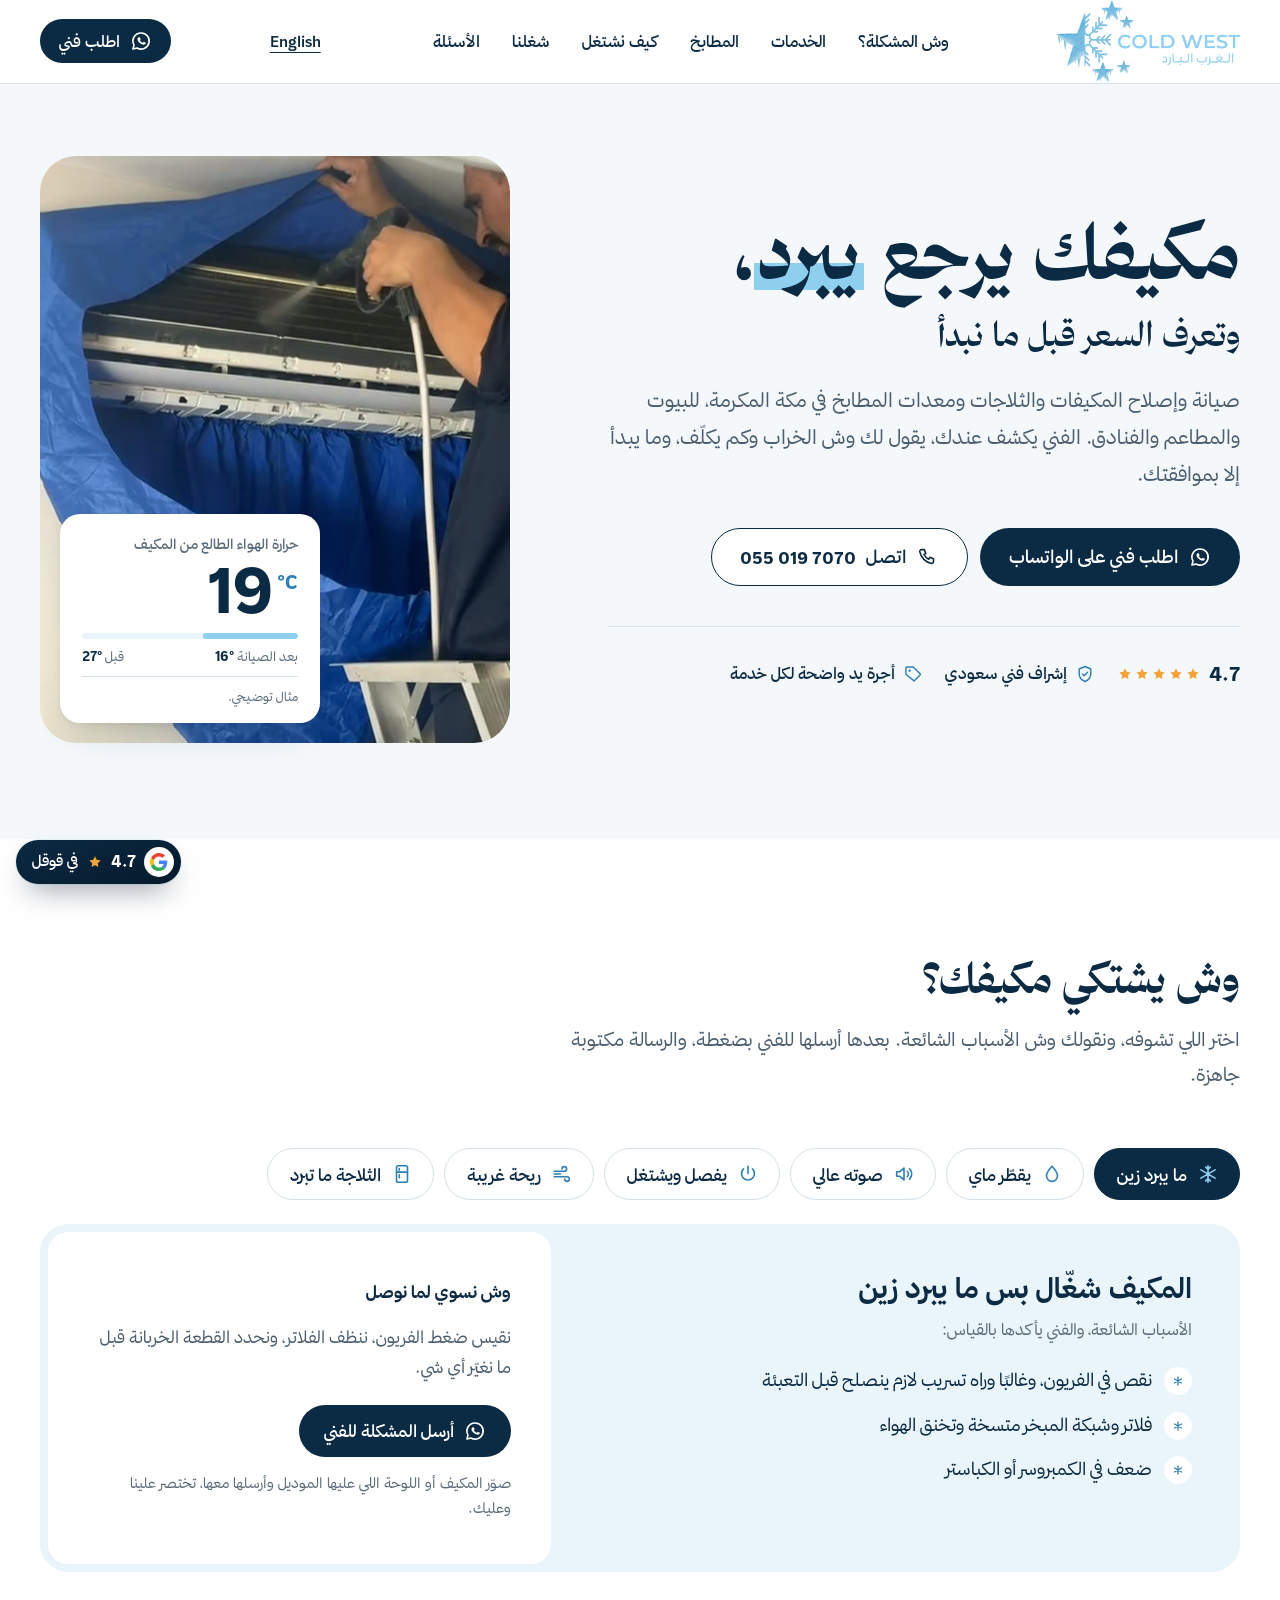
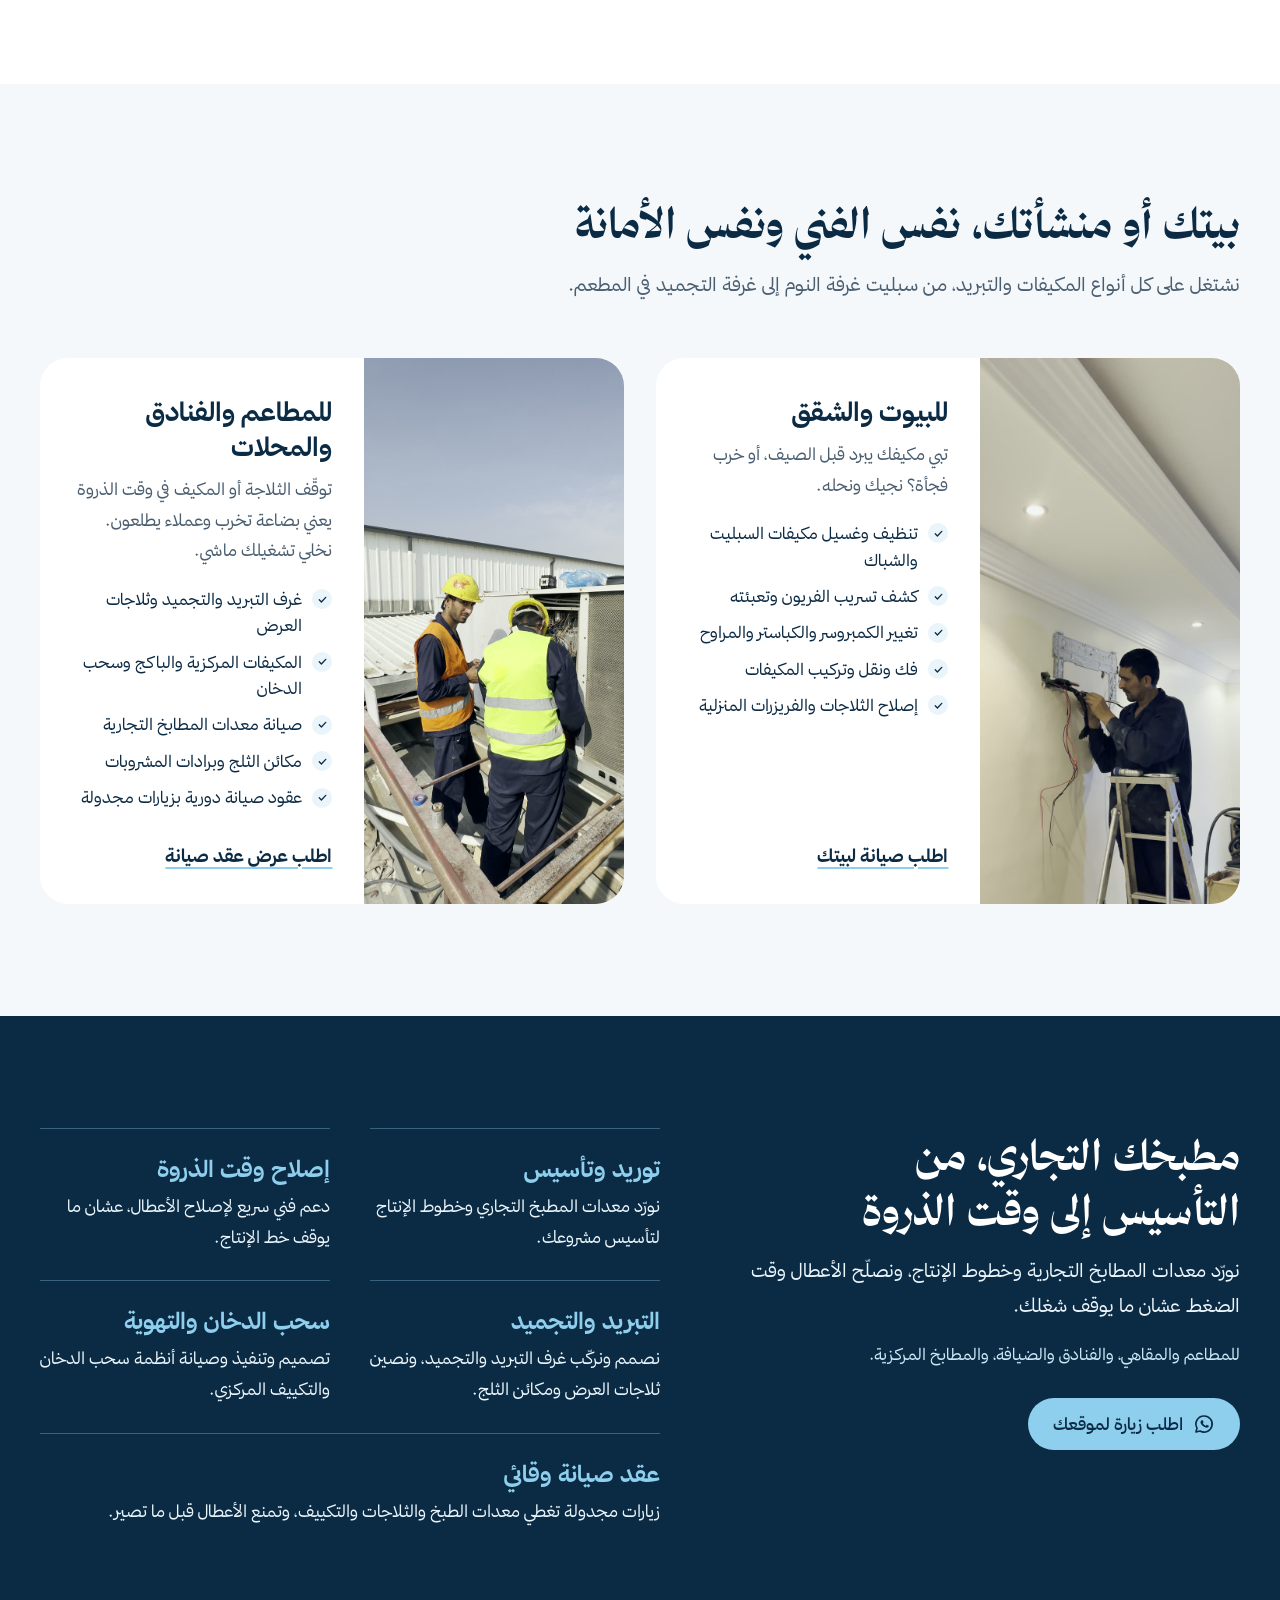
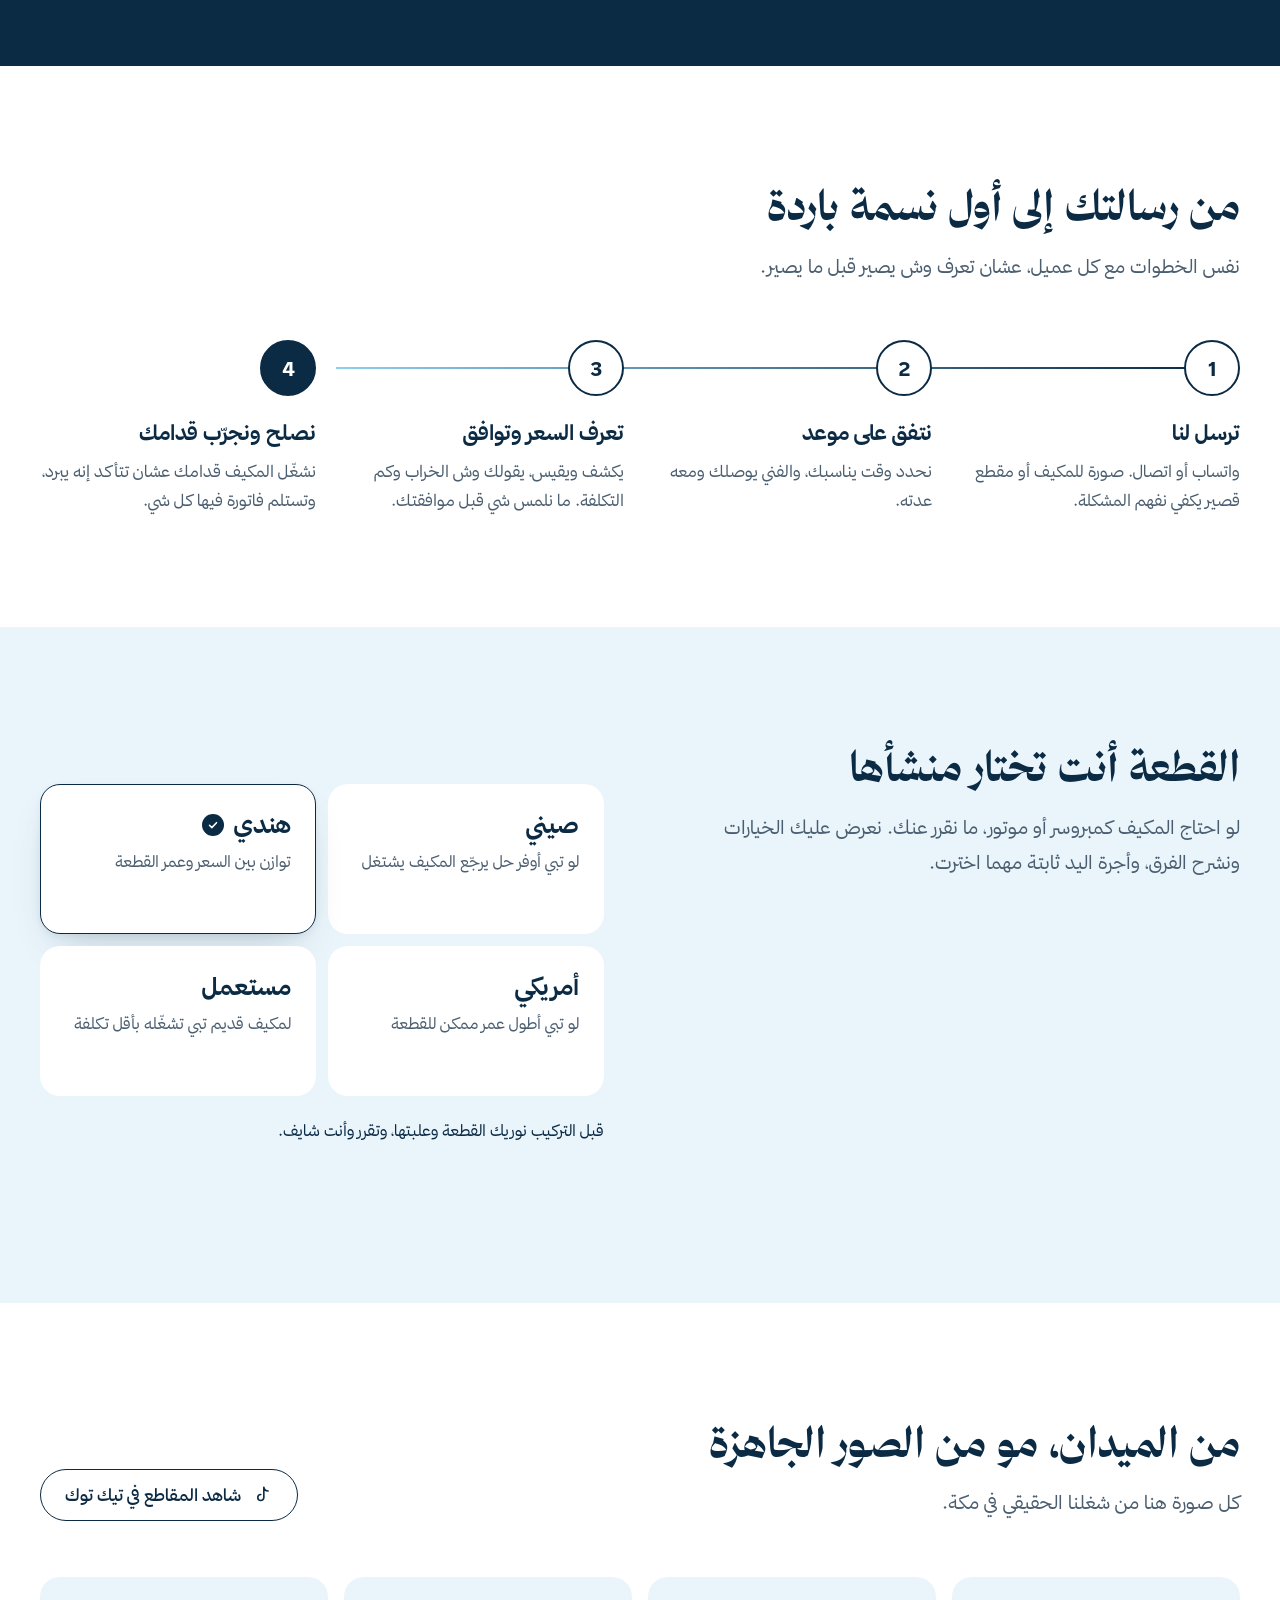
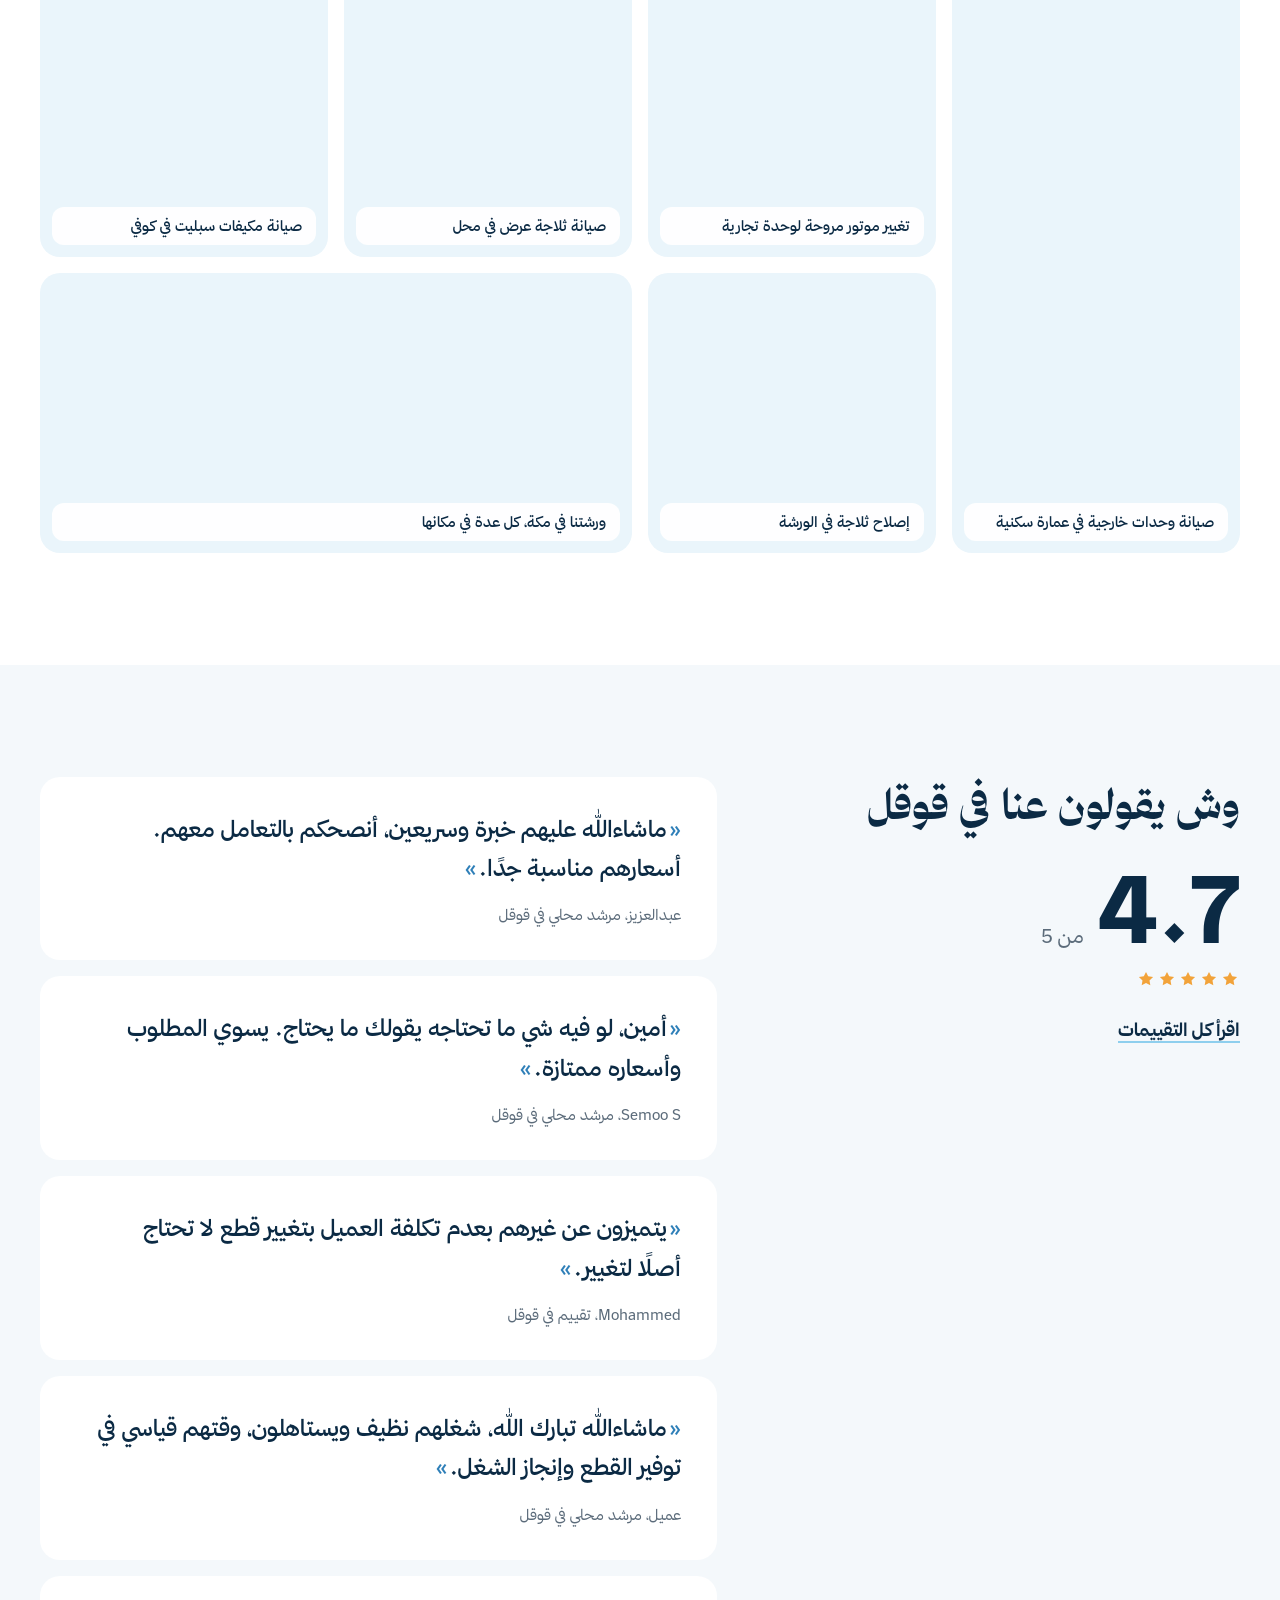
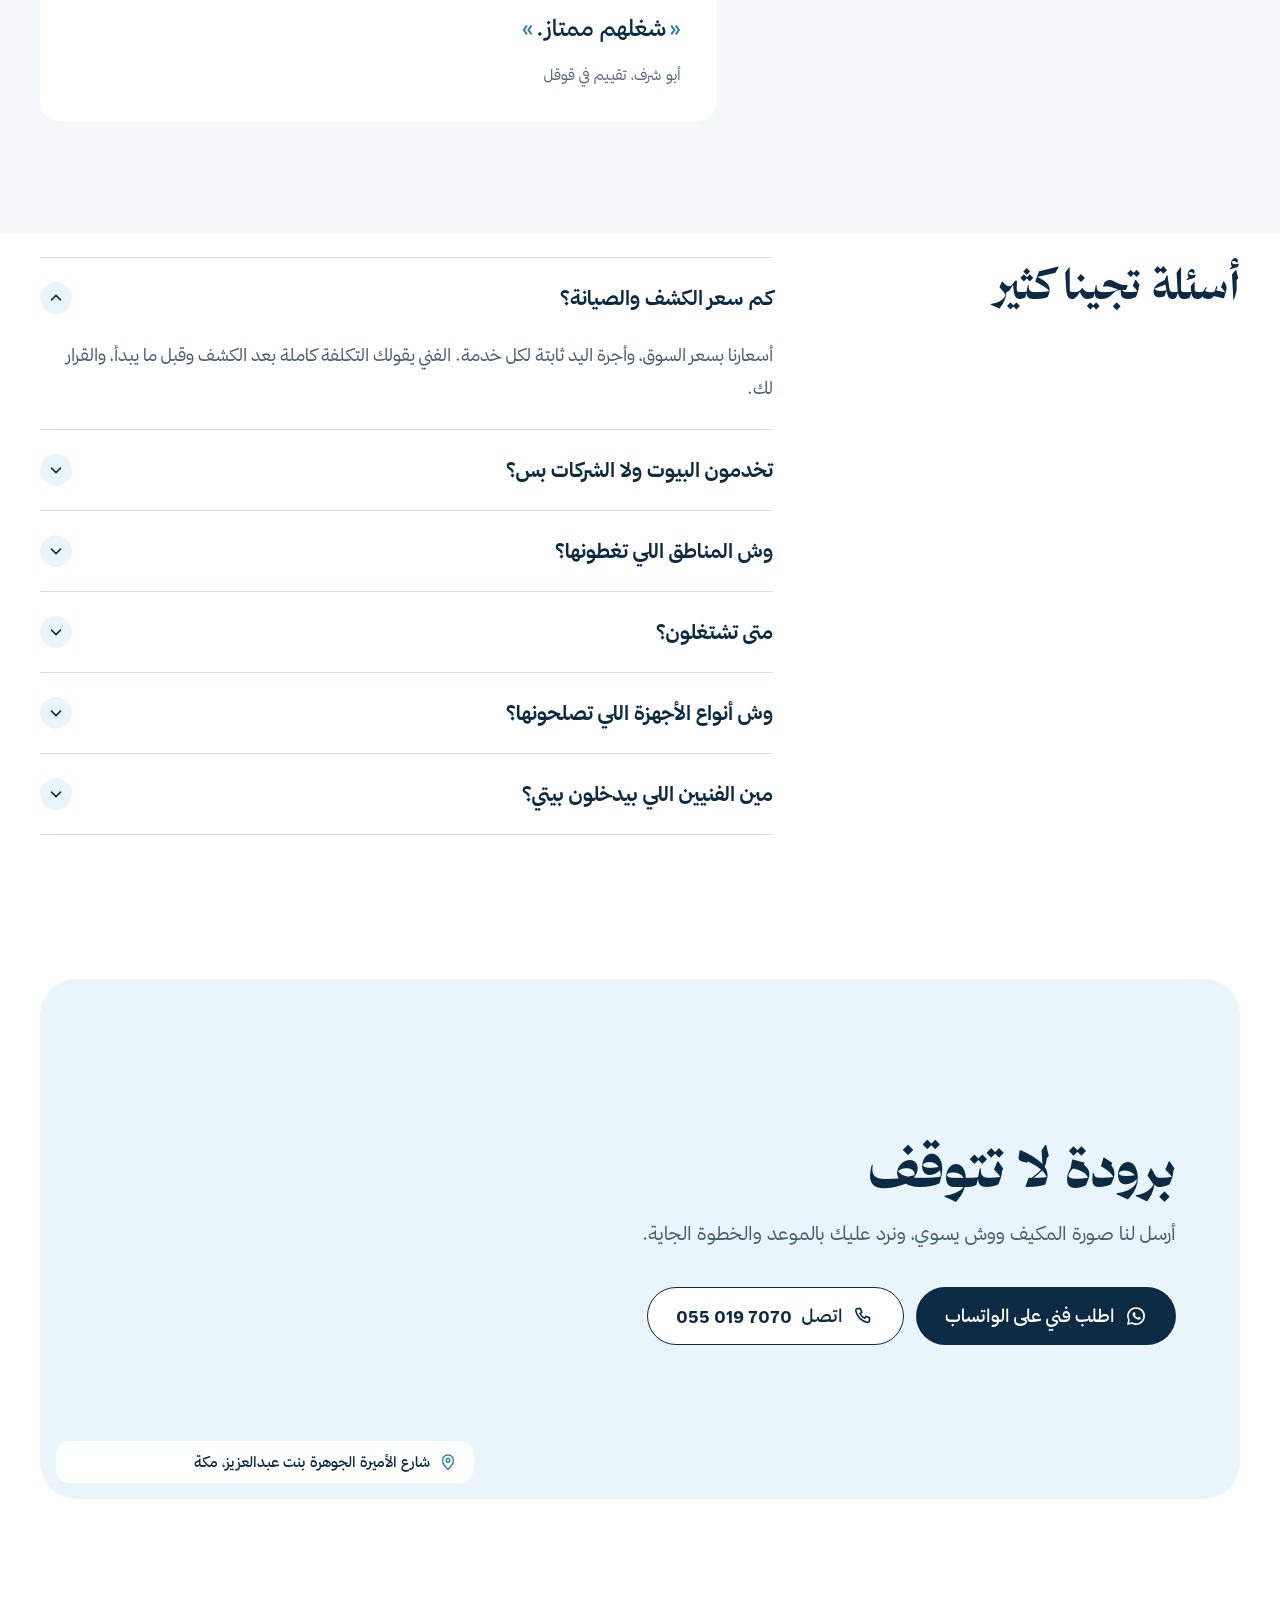
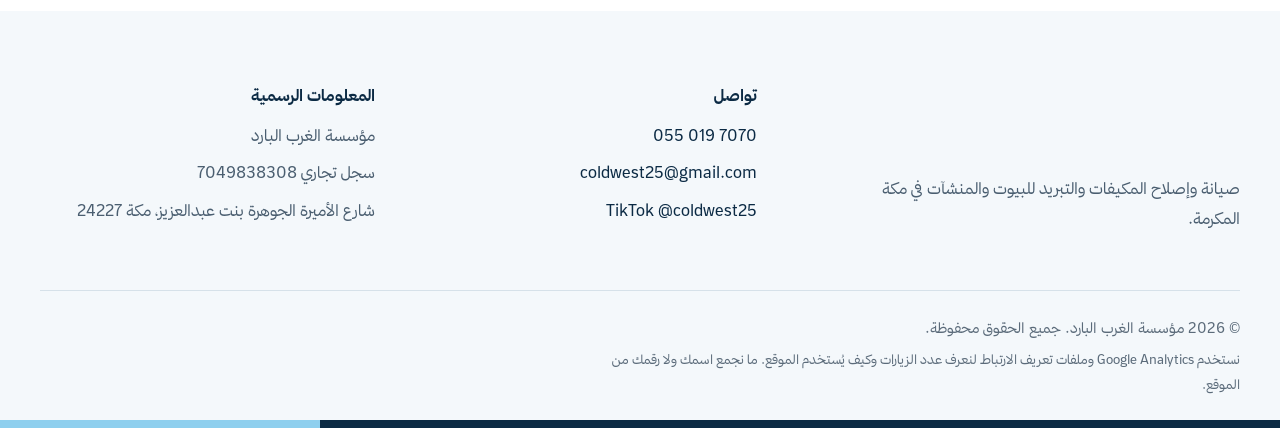
==== commit ae0f232f: "Rating card: review QR code, Google Maps and write-review buttons Co-Authored-By: Claude Opus 5.5 <n" ====
--- a/index.html
+++ b/index.html
@@ -434,12 +434,14 @@
   <div class="gbadge-card" id="gbadge-card" role="dialog" aria-labelledby="gbadge-title" hidden>
     <div class="gbadge-head">
       <span class="gmark"><svg class="gmark-svg" viewBox="0 0 48 48" aria-hidden="true"><path fill="#EA4335" d="M24 9.5c3.5 0 6.6 1.2 9.1 3.6l6.8-6.8C35.8 2.4 30.3 0 24 0 14.6 0 6.6 5.4 2.6 13.2l7.9 6.2C12.4 13.7 17.7 9.5 24 9.5z"/><path fill="#4285F4" d="M46.1 24.6c0-1.6-.1-3.1-.4-4.6H24v9h12.4c-.5 2.9-2.2 5.3-4.6 6.9l7.4 5.8c4.3-4 6.9-9.9 6.9-17.1z"/><path fill="#FBBC05" d="M10.5 28.6c-.5-1.4-.8-3-.8-4.6s.3-3.2.8-4.6l-7.9-6.2C.9 16.5 0 20.1 0 24s.9 7.5 2.6 10.8l7.9-6.2z"/><path fill="#34A853" d="M24 48c6.5 0 11.9-2.1 15.9-5.8l-7.4-5.8c-2.1 1.4-4.8 2.3-8.5 2.3-6.3 0-11.6-4.2-13.5-9.9l-7.9 6.2C6.6 42.6 14.6 48 24 48z"/></svg></span>
-      <p class="gbadge-title" id="gbadge-title">تقييمنا في قوقل</p>
+      <p class="gbadge-title" id="gbadge-title">قيّمنا في قوقل</p>
       <button type="button" class="gbadge-close" aria-label="إغلاق"><svg viewBox="0 0 24 24" aria-hidden="true"><path d="M6 6l12 12M18 6L6 18" fill="none" stroke="currentColor" stroke-width="2" stroke-linecap="round"/></svg></button>
     </div>
     <p class="gbadge-score"><span class="num">4.7</span><span class="stars" aria-hidden="true"><svg class="i"><use href="#i-star"/></svg><svg class="i"><use href="#i-star"/></svg><svg class="i"><use href="#i-star"/></svg><svg class="i"><use href="#i-star"/></svg><svg class="i"><use href="#i-star"/></svg></span><span class="gbadge-of">من 5</span></p>
-    <blockquote class="gbadge-quote"><p data-gq>أمين، لو فيه شي ما تحتاجه يقولك ما يحتاج.</p><footer data-gqa>Semoo S، مرشد محلي في قوقل</footer></blockquote>
-    <a class="gbadge-cta" href="https://maps.google.com/?cid=8441639307803874839" rel="noopener" target="_blank" data-track="reviews_click" data-place="floating_badge">اقرأ التقييمات في قوقل</a>
+    <a class="gbadge-qr" href="https://g.page/r/CRfWn4c5uiZ1EAI/review" rel="noopener" target="_blank" aria-label="رابط كتابة تقييم في قوقل" data-track="review_write_click" data-place="floating_badge_qr"><span class="gbadge-qr-ring"><svg xmlns="http://www.w3.org/2000/svg" aria-hidden="true" shape-rendering="crispEdges" viewBox="0 0 29 29" class="gqr-svg"><path stroke="#0b2a44" d="M0 0.5h7m2 0h7m3 0h2m1 0h7m-29 1h1m5 0h1m1 0h1m1 0h2m1 0h1m1 0h1m1 0h3m2 0h1m5 0h1m-29 1h1m1 0h3m1 0h1m2 0h2m1 0h1m2 0h1m2 0h2m2 0h1m1 0h3m1 0h1m-29 1h1m1 0h3m1 0h1m7 0h3m1 0h1m3 0h1m1 0h3m1 0h1m-29 1h1m1 0h3m1 0h1m1 0h2m2 0h1m1 0h2m2 0h2m2 0h1m1 0h3m1 0h1m-29 1h1m5 0h1m2 0h1m1 0h1m1 0h4m2 0h2m1 0h1m5 0h1m-29 1h7m1 0h1m1 0h1m1 0h1m1 0h1m1 0h1m1 0h1m1 0h1m1 0h7m-19 1h1m2 0h6m1 0h1m-21 1h1m1 0h1m1 0h1m1 0h1m2 0h5m2 0h3m5 0h1m2 0h1m-28 1h1m1 0h4m1 0h2m1 0h1m2 0h2m1 0h7m2 0h1m2 0h1m-29 1h2m3 0h2m6 0h1m2 0h1m3 0h5m1 0h3m-22 1h3m2 0h3m2 0h2m1 0h1m1 0h2m3 0h1m-26 1h2m1 0h4m1 0h1m1 0h1m1 0h1m2 0h1m2 0h3m2 0h1m1 0h2m-27 1h2m4 0h2m3 0h1m2 0h3m1 0h3m2 0h1m2 0h1m-29 1h11m1 0h1m1 0h1m5 0h3m1 0h2m1 0h2m-29 1h2m1 0h1m4 0h2m1 0h3m2 0h3m4 0h1m1 0h1m1 0h1m-28 1h1m3 0h4m2 0h1m3 0h4m4 0h2m1 0h1m1 0h2m-22 1h3m2 0h1m6 0h4m2 0h2m1 0h1m-29 1h1m1 0h1m2 0h5m1 0h1m1 0h1m4 0h1m2 0h1m5 0h2m-28 1h2m4 0h1m3 0h2m2 0h1m1 0h2m3 0h1m1 0h2m1 0h1m-28 1h1m2 0h1m1 0h3m1 0h2m4 0h2m3 0h5m-17 1h1m1 0h2m1 0h1m1 0h2m1 0h3m3 0h1m1 0h3m-29 1h7m2 0h1m1 0h1m2 0h1m2 0h2m1 0h1m1 0h1m1 0h2m1 0h2m-29 1h1m5 0h1m6 0h3m1 0h1m2 0h1m3 0h2m2 0h1m-29 1h1m1 0h3m1 0h1m1 0h3m3 0h1m1 0h3m1 0h5m2 0h2m-29 1h1m1 0h3m1 0h1m3 0h2m1 0h6m1 0h1m2 0h2m1 0h3m-29 1h1m1 0h3m1 0h1m1 0h1m3 0h1m1 0h1m3 0h2m1 0h1m2 0h2m2 0h1m-29 1h1m5 0h1m2 0h1m1 0h1m3 0h7m2 0h1m2 0h1m-28 1h7m1 0h1m3 0h2m2 0h1m3 0h1m2 0h2m2 0h2"/></svg></span></a>
+    <p class="gbadge-scan">امسح الكود بجوالك واكتب تقييمك</p>
+    <a class="gbadge-cta" href="https://maps.google.com/?cid=8441639307803874839" rel="noopener" target="_blank" data-track="reviews_click" data-place="floating_badge">افتح صفحتنا في قوقل ماب</a>
+    <a class="gbadge-cta gbadge-cta-alt" href="https://g.page/r/CRfWn4c5uiZ1EAI/review" rel="noopener" target="_blank" data-track="review_write_click" data-place="floating_badge">اكتب تقييمك الحين</a>
   </div>
   <button type="button" class="gbadge-pill" aria-expanded="false" aria-controls="gbadge-card" aria-label="تقييمنا 4.7 من 5 في قوقل، اعرض التفاصيل">
     <span class="gmark"><svg class="gmark-svg" viewBox="0 0 48 48" aria-hidden="true"><path fill="#EA4335" d="M24 9.5c3.5 0 6.6 1.2 9.1 3.6l6.8-6.8C35.8 2.4 30.3 0 24 0 14.6 0 6.6 5.4 2.6 13.2l7.9 6.2C12.4 13.7 17.7 9.5 24 9.5z"/><path fill="#4285F4" d="M46.1 24.6c0-1.6-.1-3.1-.4-4.6H24v9h12.4c-.5 2.9-2.2 5.3-4.6 6.9l7.4 5.8c4.3-4 6.9-9.9 6.9-17.1z"/><path fill="#FBBC05" d="M10.5 28.6c-.5-1.4-.8-3-.8-4.6s.3-3.2.8-4.6l-7.9-6.2C.9 16.5 0 20.1 0 24s.9 7.5 2.6 10.8l7.9-6.2z"/><path fill="#34A853" d="M24 48c6.5 0 11.9-2.1 15.9-5.8l-7.4-5.8c-2.1 1.4-4.8 2.3-8.5 2.3-6.3 0-11.6-4.2-13.5-9.9l-7.9 6.2C6.6 42.6 14.6 48 24 48z"/></svg></span><span class="num">4.7</span><svg class="i gbadge-star" aria-hidden="true"><use href="#i-star"/></svg><span class="gbadge-label">في قوقل</span>
--- a/styles.css
+++ b/styles.css
@@ -562,21 +562,23 @@
 .gbadge-score .num { font-size: 40px; font-weight: 700; line-height: 1.1; }
 .gbadge-score .stars .i { width: 18px; height: 18px; }
 .gbadge-of { color: var(--ice-light); font-size: 15px; padding-block-end: 4px; }
-.gbadge-quote { margin: 12px 0 18px; padding: 14px 16px 16px; border-radius: var(--r-card); background: rgba(255, 255, 255, .07); }
-.gbadge-quote p { font: 500 16px/1.75 var(--sans); color: var(--white); text-wrap: pretty; }
-.gbadge-quote p::before { content: "«"; color: var(--ice); }
-.gbadge-quote p::after { content: "»"; color: var(--ice); }
-html[lang="en"] .gbadge-quote p::before { content: "“"; }
-html[lang="en"] .gbadge-quote p::after { content: "”"; }
-.gbadge-quote footer { margin-block-start: 6px; font-size: 13px; line-height: 1.7; color: var(--ice-light); }
+.gbadge-qr { display: block; width: 184px; margin: 16px auto 0; border-radius: 26px; padding: 7px;
+  background: linear-gradient(140deg, var(--ice) 0%, #4285F4 35%, #34A853 70%, var(--ice) 100%); }
+.gbadge-qr-ring { display: block; padding: 16px; border-radius: 20px; background: var(--white); }
+.gqr-svg { display: block; width: 100%; height: auto; }
+.gbadge-scan { margin-block: 10px 16px; text-align: center; font-size: 14px; line-height: 1.7; padding-block-end: 2px; color: var(--ice-light); }
 .gbadge-cta {
   display: block; text-align: center; text-decoration: none;
   padding: 11px 16px 14px; border-radius: 999px;
   background: var(--white); color: var(--navy); font: 700 16px/1.6 var(--sans);
 }
 .gbadge-cta:hover { background: var(--ice-light); }
-.gbadge-pill:focus-visible, .gbadge-close:focus-visible, .gbadge-cta:focus-visible { outline: 3px solid var(--ice); outline-offset: 3px; }
-
+.gbadge-cta + .gbadge-cta { margin-block-start: 10px; }
+.gbadge-cta-alt { background: transparent; color: var(--white); box-shadow: inset 0 0 0 1.5px rgba(203, 233, 247, .55); }
+.gbadge-cta-alt:hover { background: rgba(255, 255, 255, .1); }
+.gbadge-pill:focus-visible, .gbadge-close:focus-visible, .gbadge-cta:focus-visible, .gbadge-qr:focus-visible { outline: 3px solid var(--ice); outline-offset: 3px; }
+
+@media (max-height: 700px) { .gbadge-qr { width: 150px; } .gbadge-qr-ring { padding: 12px; } }
 @media (max-width: 640px) {
   .gbadge-pill { font-size: 14px; padding-block: 6px; }
   .gmark { width: 28px; height: 28px; }
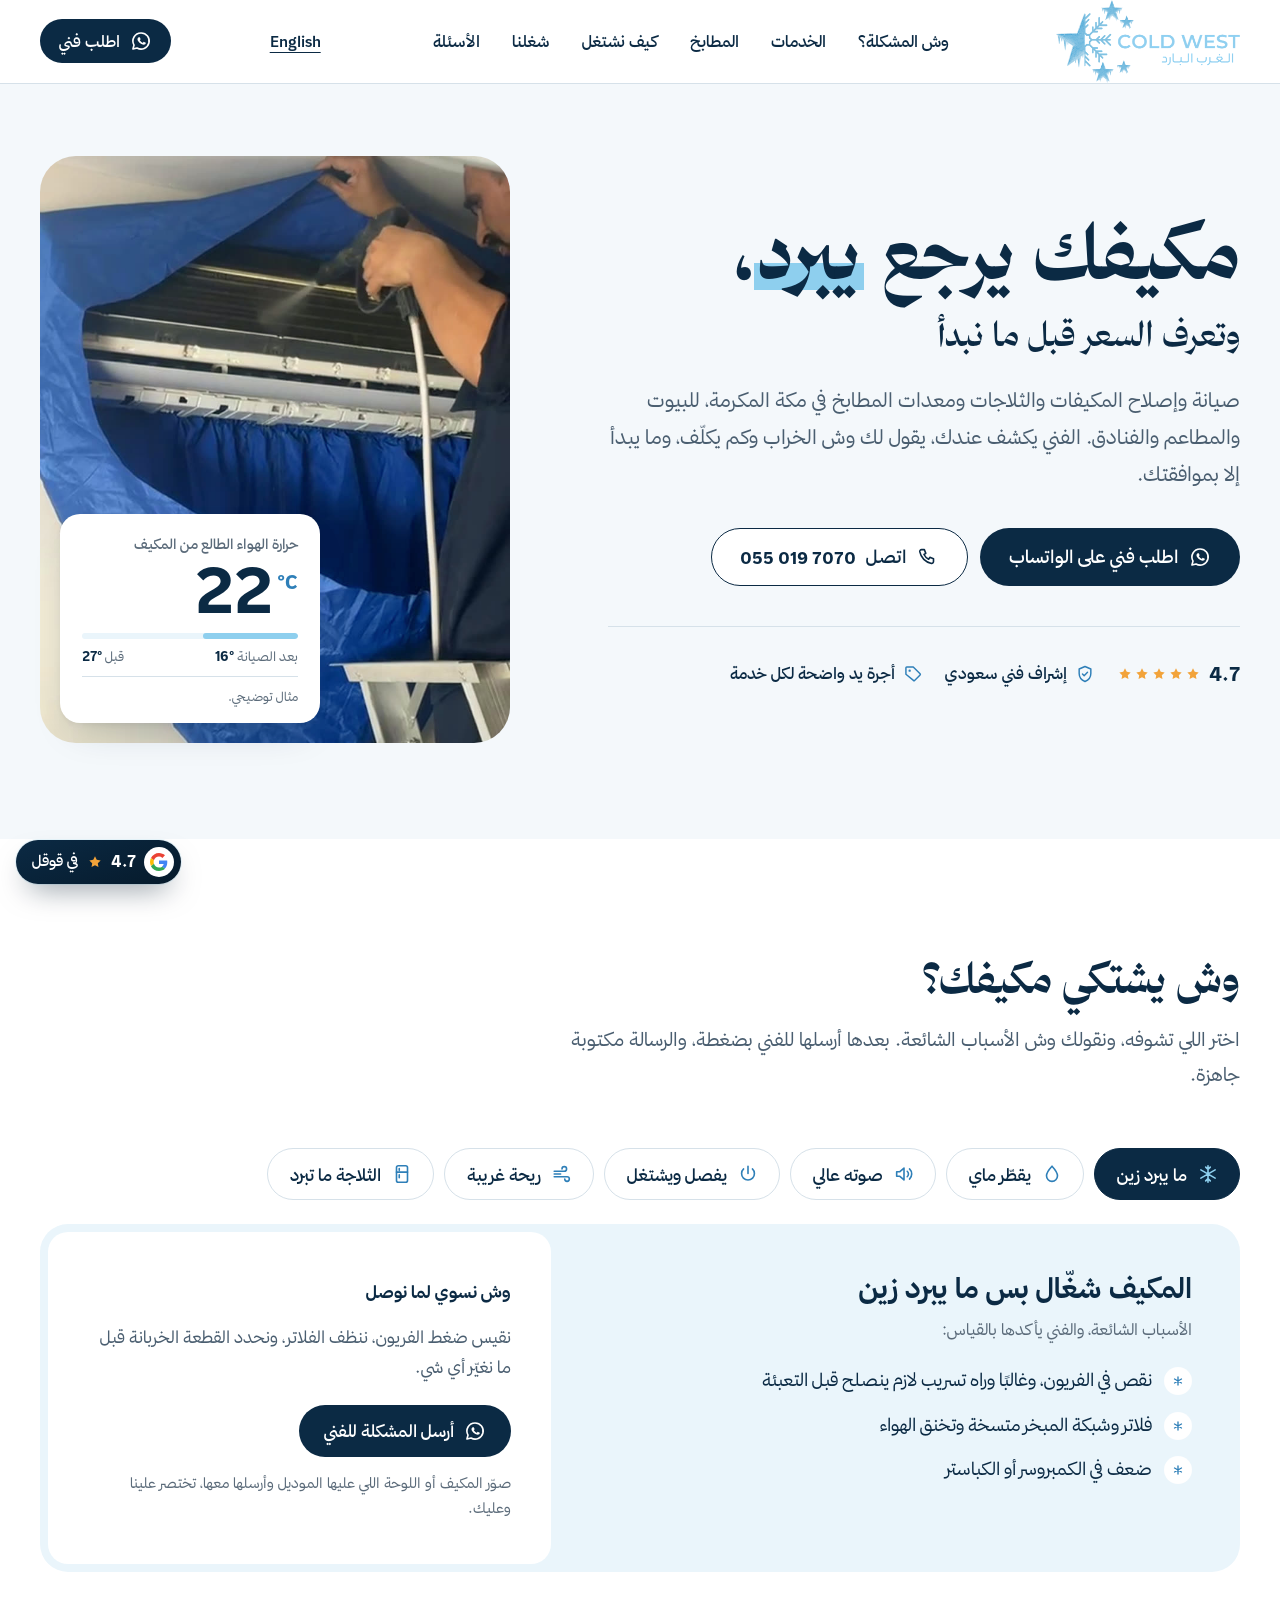
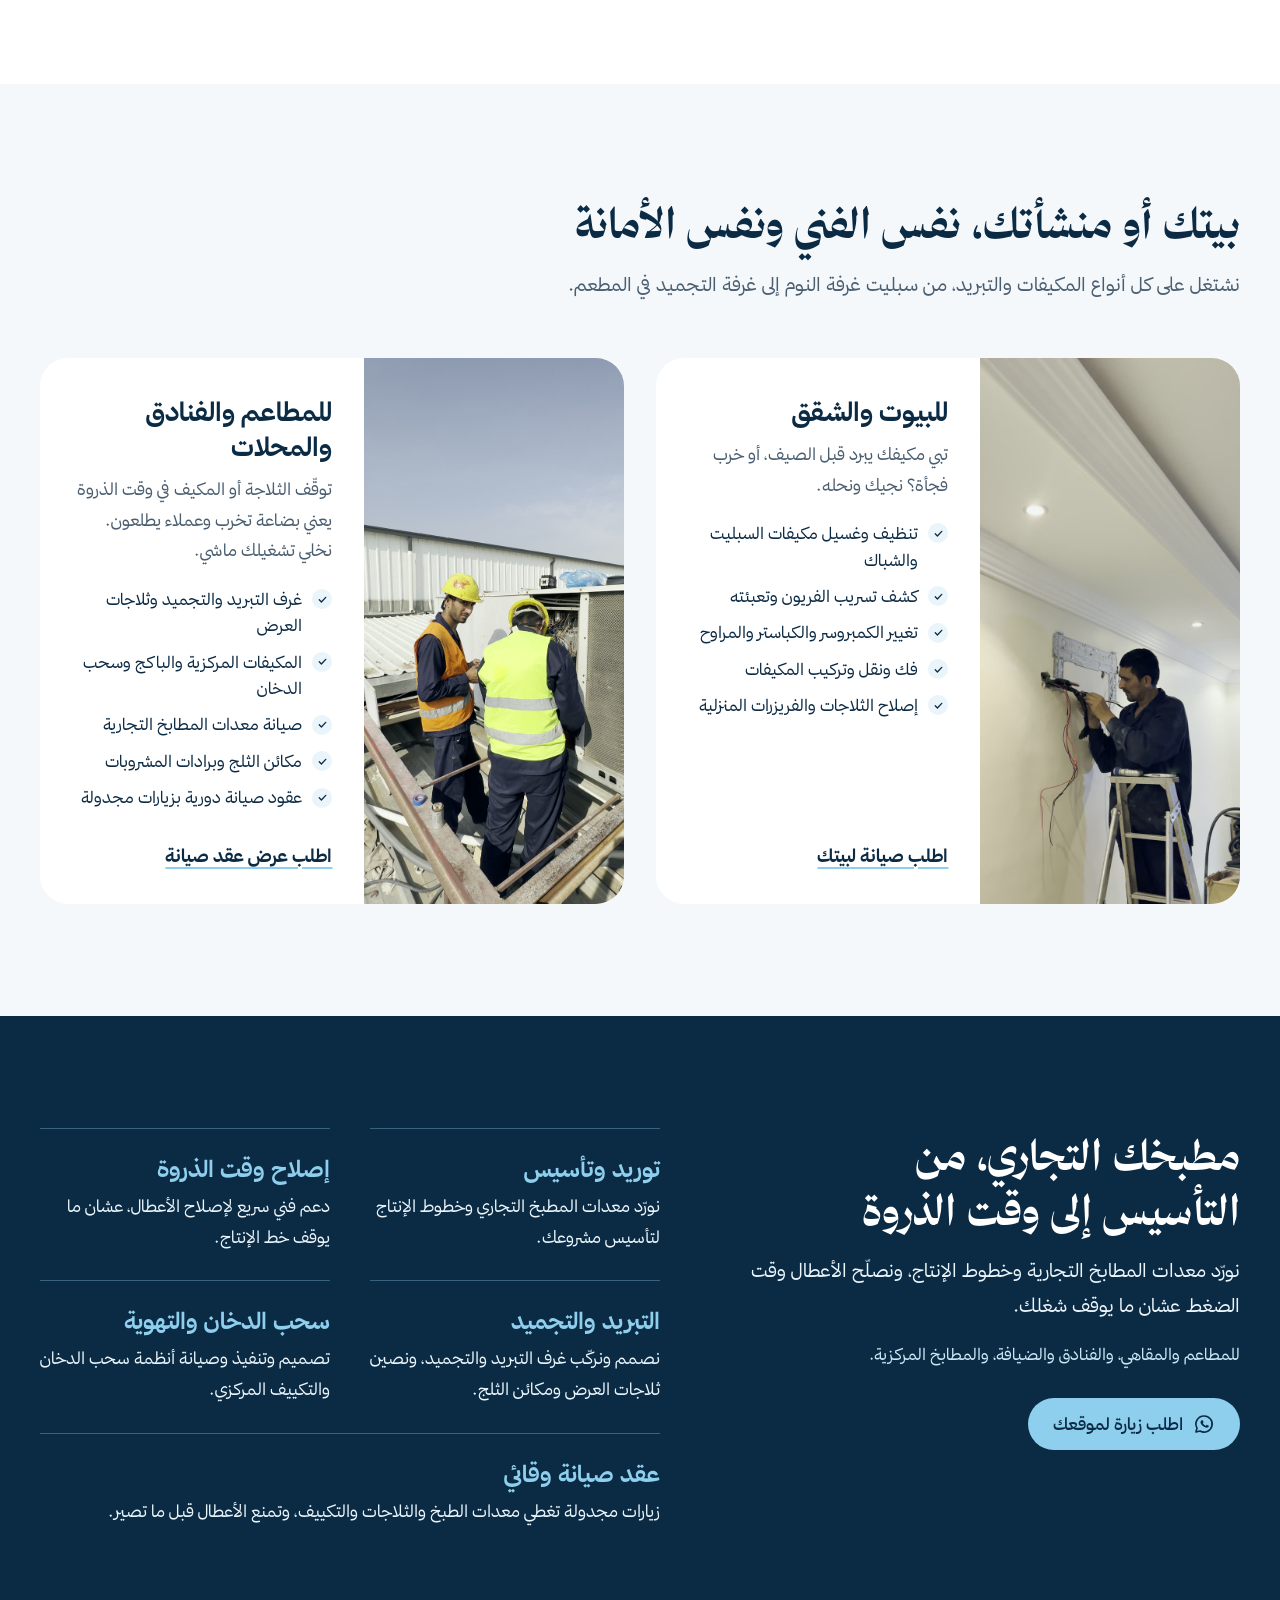
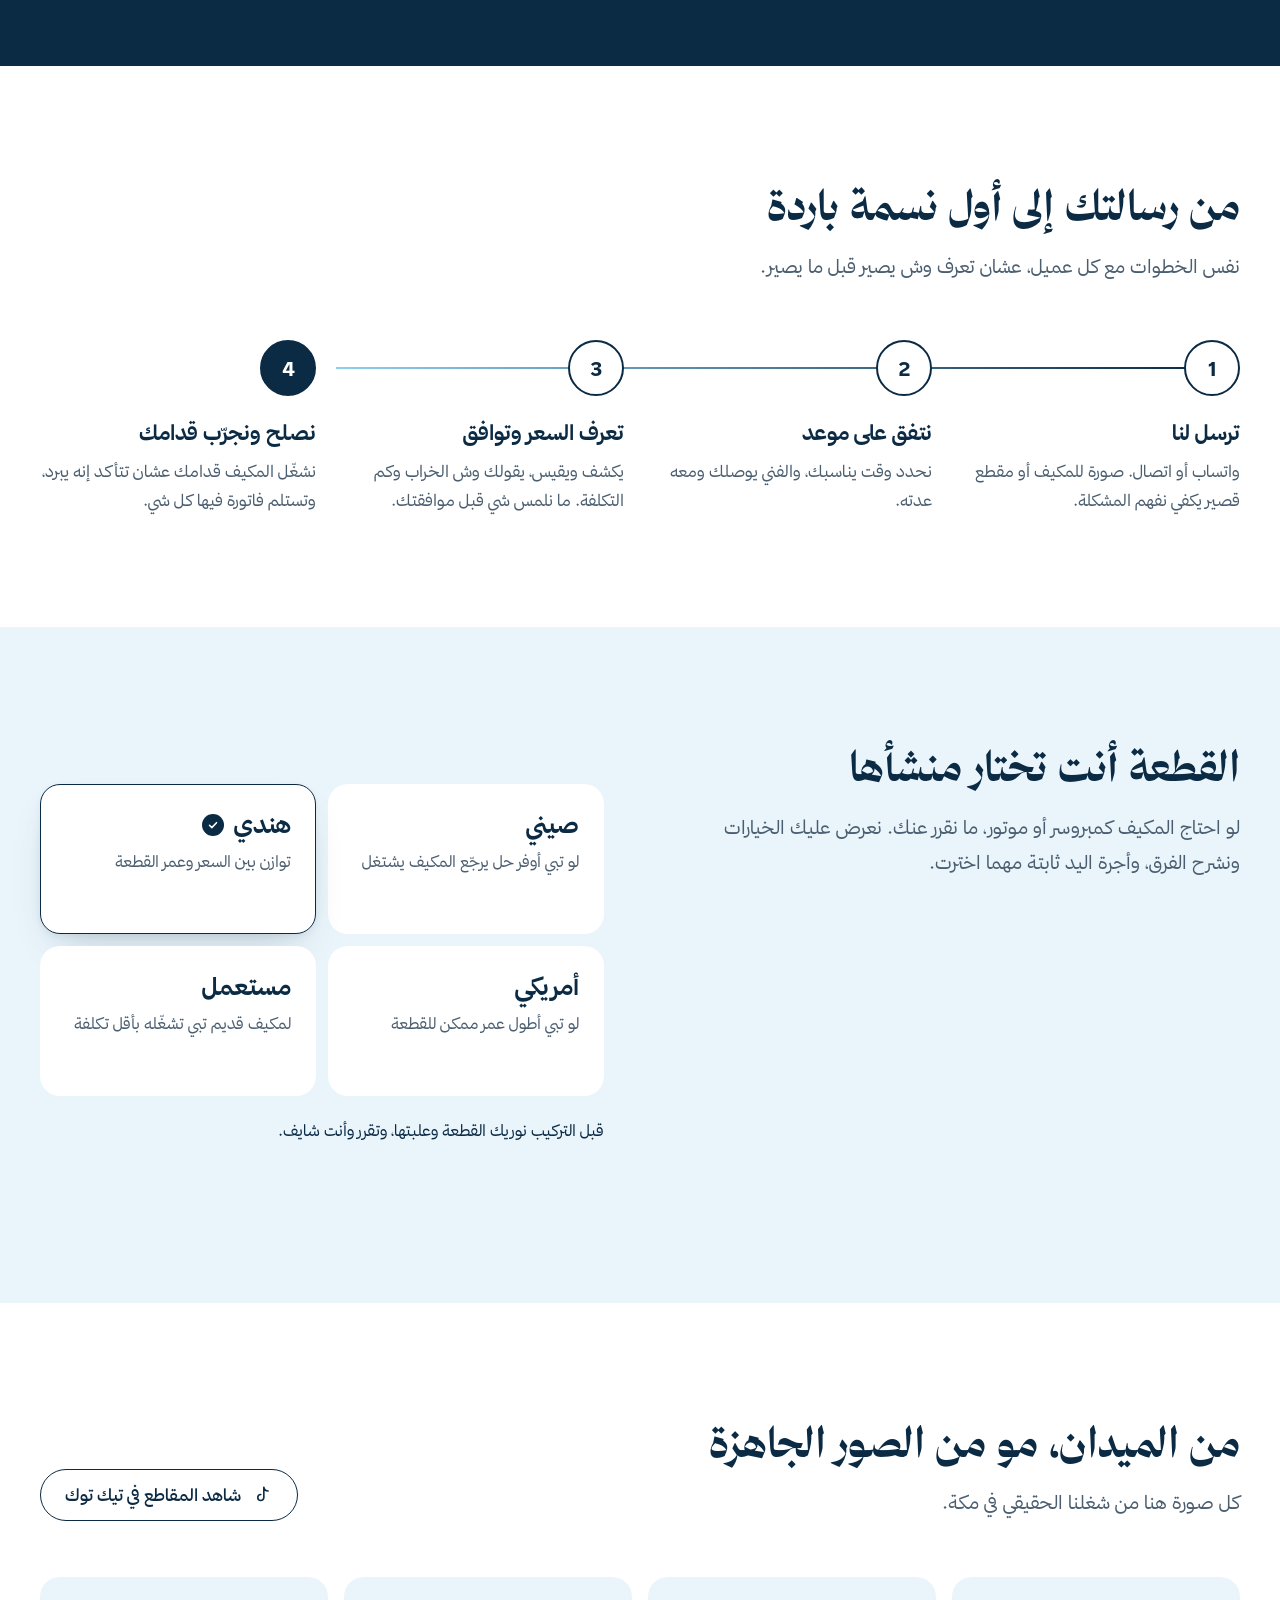
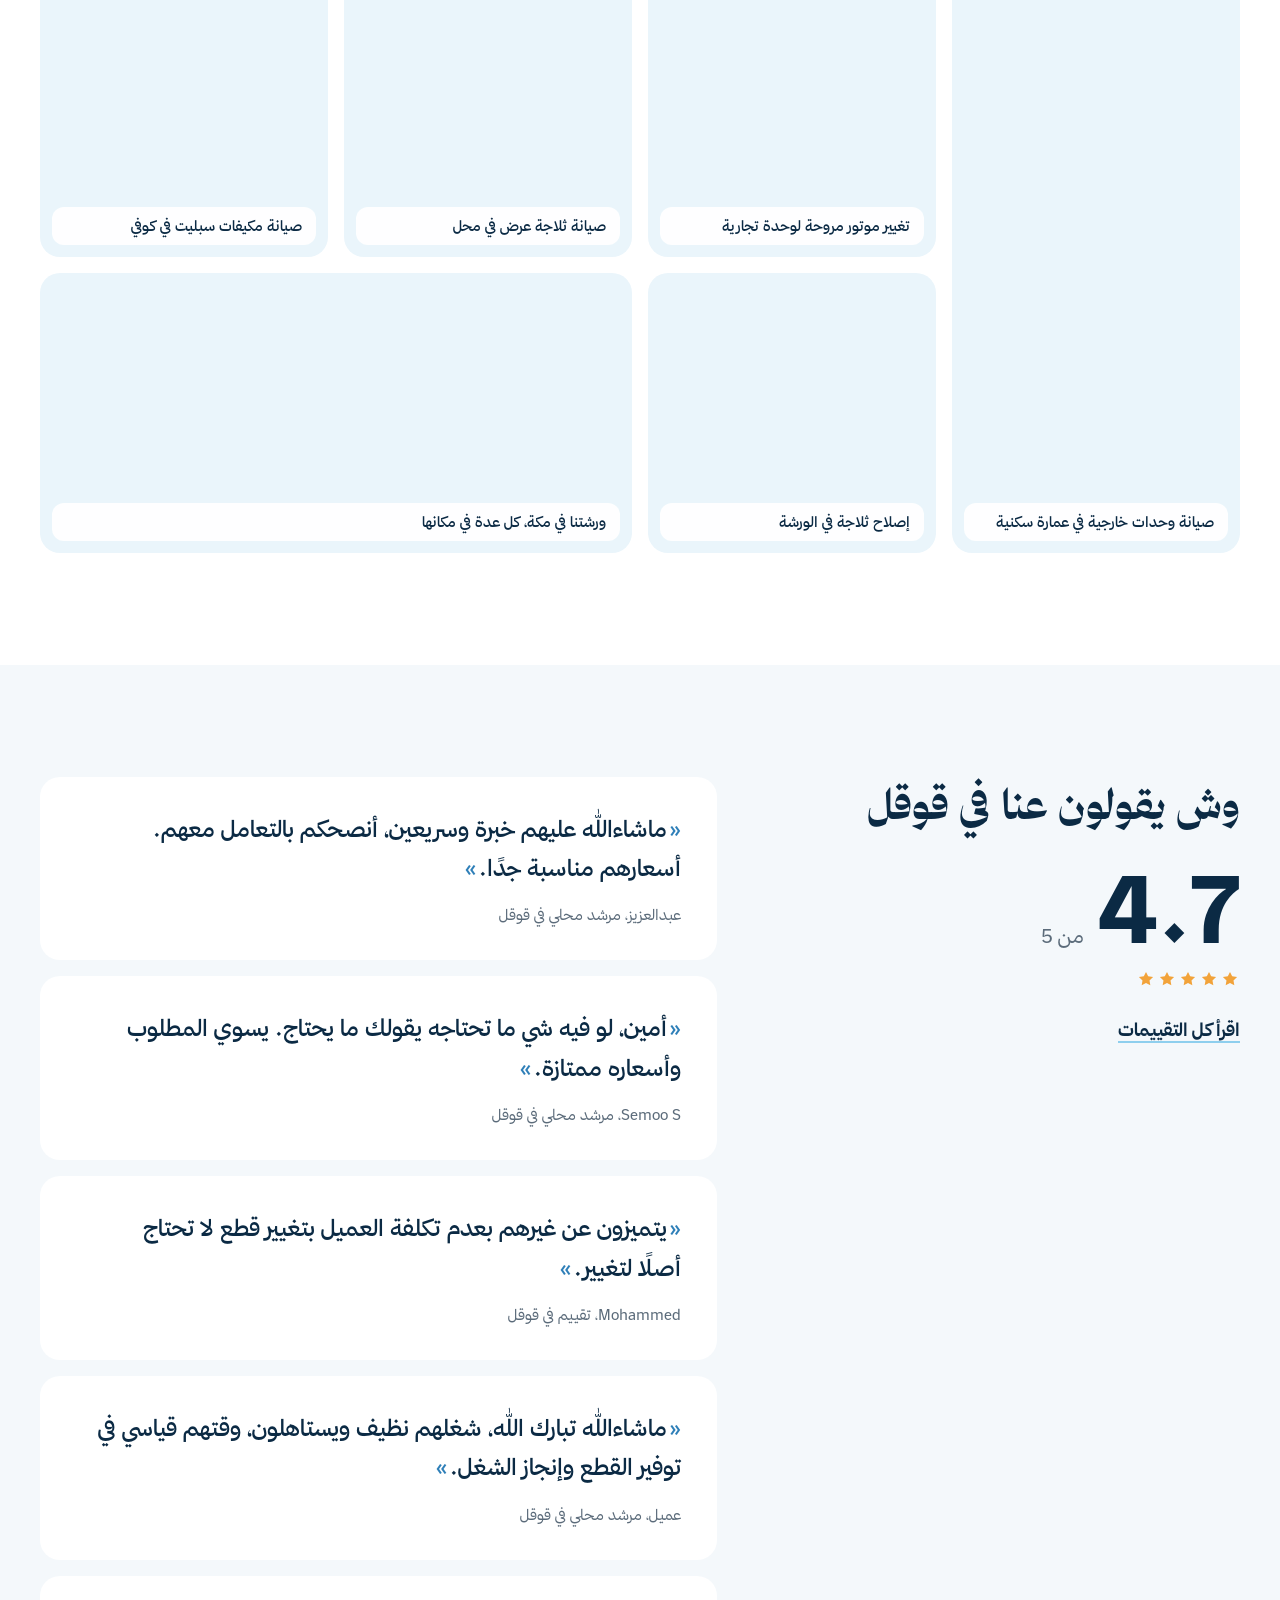
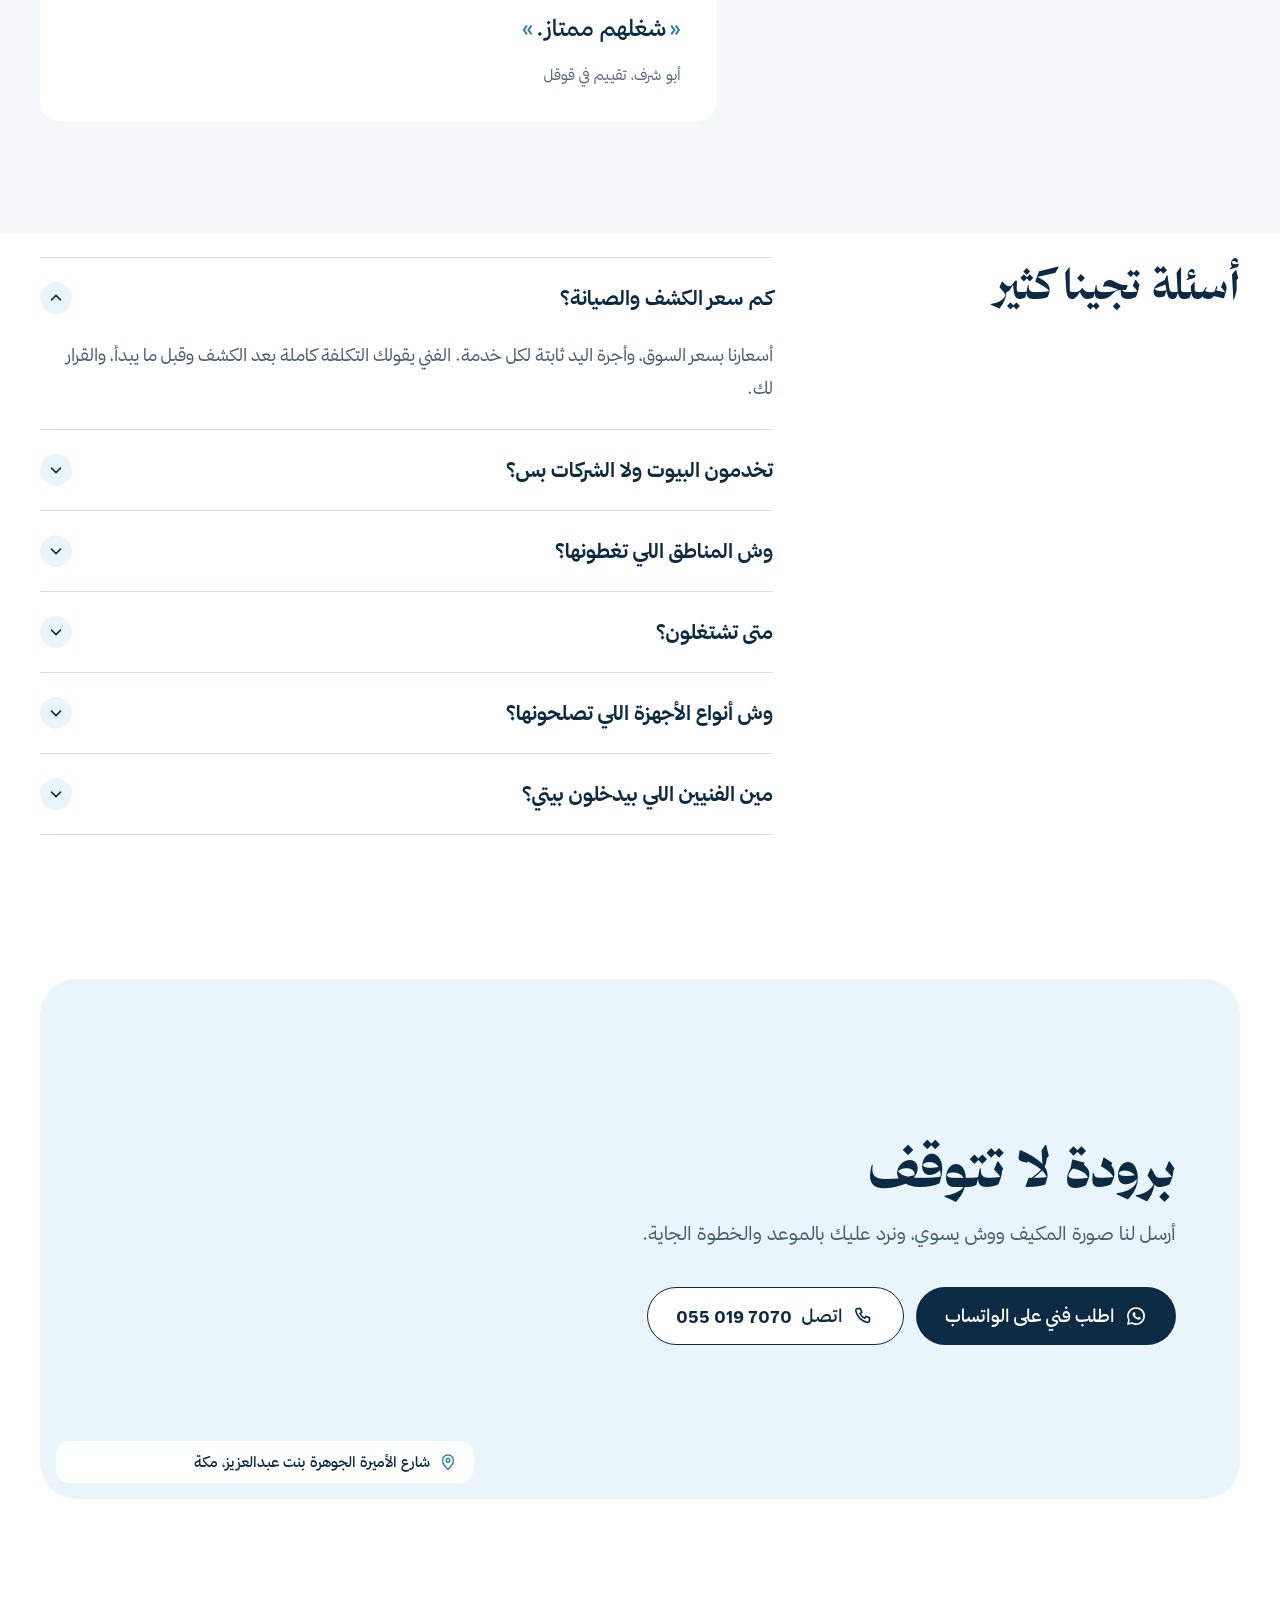
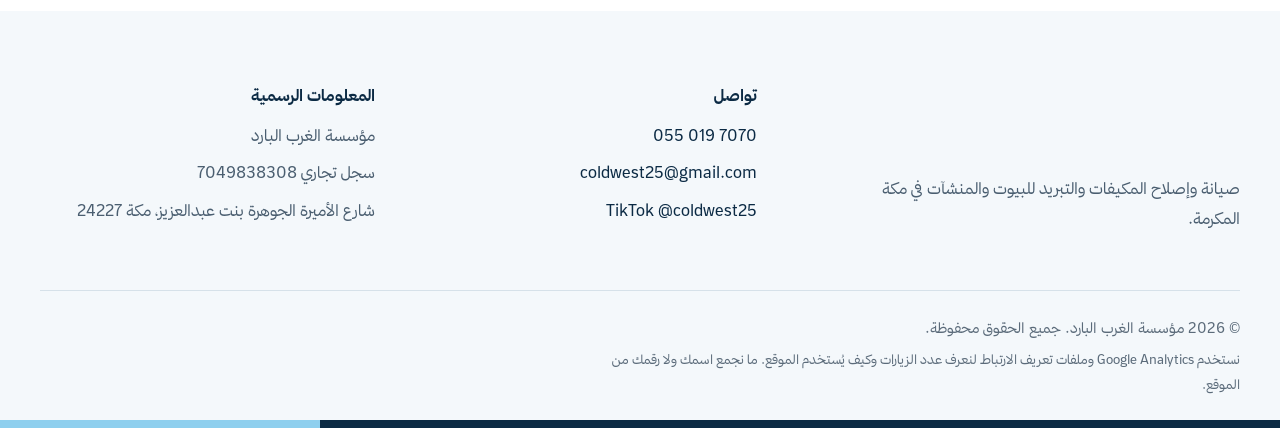
==== commit 3607fa29: "Version CSS/JS links so cached old files never pair with new pages Co-Authored-By: Claude Opus 5.5 <" ====
--- a/index.html
+++ b/index.html
@@ -31,7 +31,7 @@
 <link rel="preconnect" href="https://fonts.gstatic.com" crossorigin>
 <link href="https://fonts.googleapis.com/css2?family=Montserrat:wght@500;600;700&display=swap" rel="stylesheet">
 <link rel="preload" href="assets/app/brand.dat" as="fetch" crossorigin>
-<link rel="stylesheet" href="styles.css">
+<link rel="stylesheet" href="styles.css?v=20261108">
 <script type="application/ld+json">
 {"@context":"https://schema.org","@type":"HVACBusiness","@id":"https://coldwest.sa/#business","name":"مؤسسة الغرب البارد","alternateName":"Cold West","url":"https://coldwest.sa/","logo":"https://coldwest.sa/assets/brand/logo-navy.png","image":"https://coldwest.sa/assets/og/share-ar.jpg","telephone":"+966550197070","email":"coldwest25@gmail.com","address":{"@type":"PostalAddress","streetAddress":"شارع الأميرة الجوهرة بنت عبدالعزيز","addressLocality":"مكة المكرمة","postalCode":"24227","addressCountry":"SA"},"geo":{"@type":"GeoCoordinates","latitude":21.507045,"longitude":39.7868537},"areaServed":"مكة المكرمة","openingHoursSpecification":[{"@type":"OpeningHoursSpecification","dayOfWeek":["Saturday","Sunday","Monday","Tuesday","Wednesday","Thursday"],"opens":"09:30","closes":"12:00"},{"@type":"OpeningHoursSpecification","dayOfWeek":["Saturday","Sunday","Monday","Tuesday","Wednesday","Thursday"],"opens":"16:30","closes":"23:00"},{"@type":"OpeningHoursSpecification","dayOfWeek":"Friday","opens":"16:30","closes":"23:00"}],"sameAs":["https://www.tiktok.com/@coldwest25"]}
 </script>
@@ -468,6 +468,6 @@
   </defs>
 </svg>
 
-<script src="script.js" defer></script>
+<script src="script.js?v=20261108" defer></script>
 </body>
 </html>
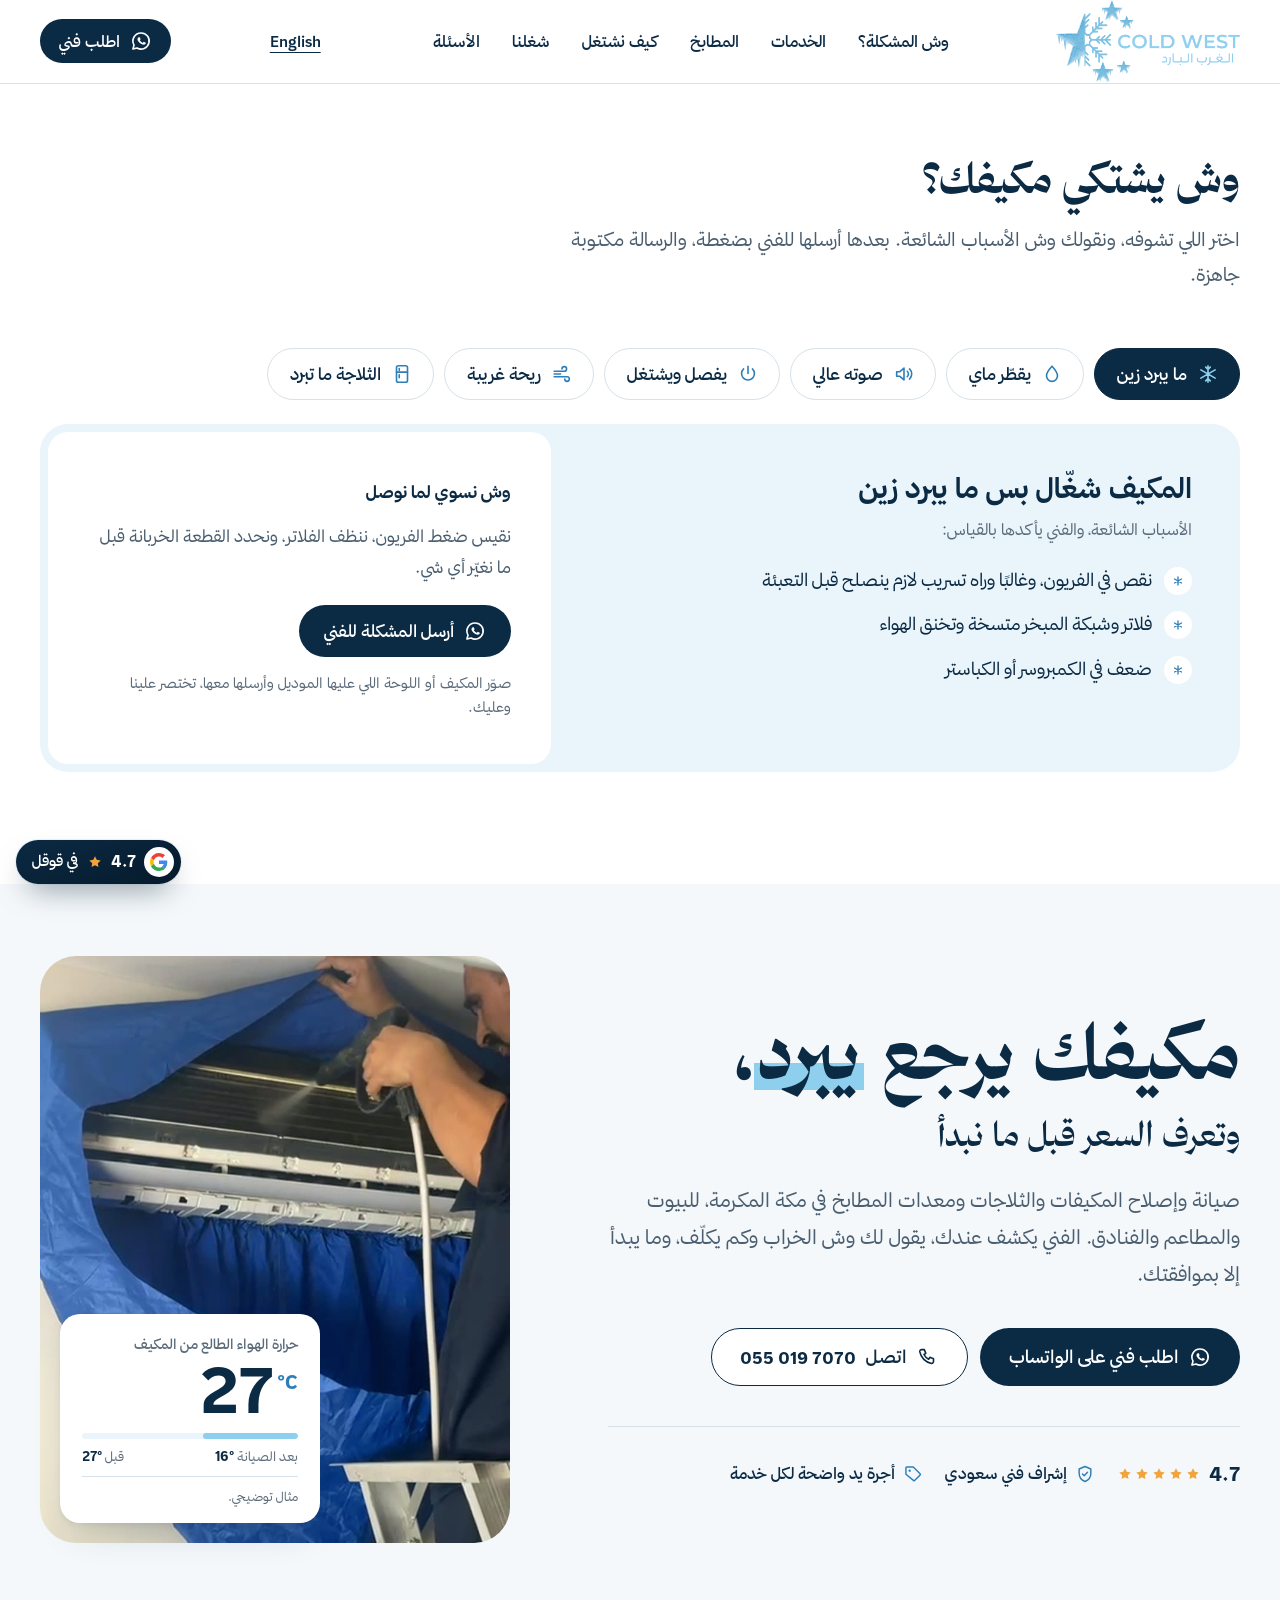
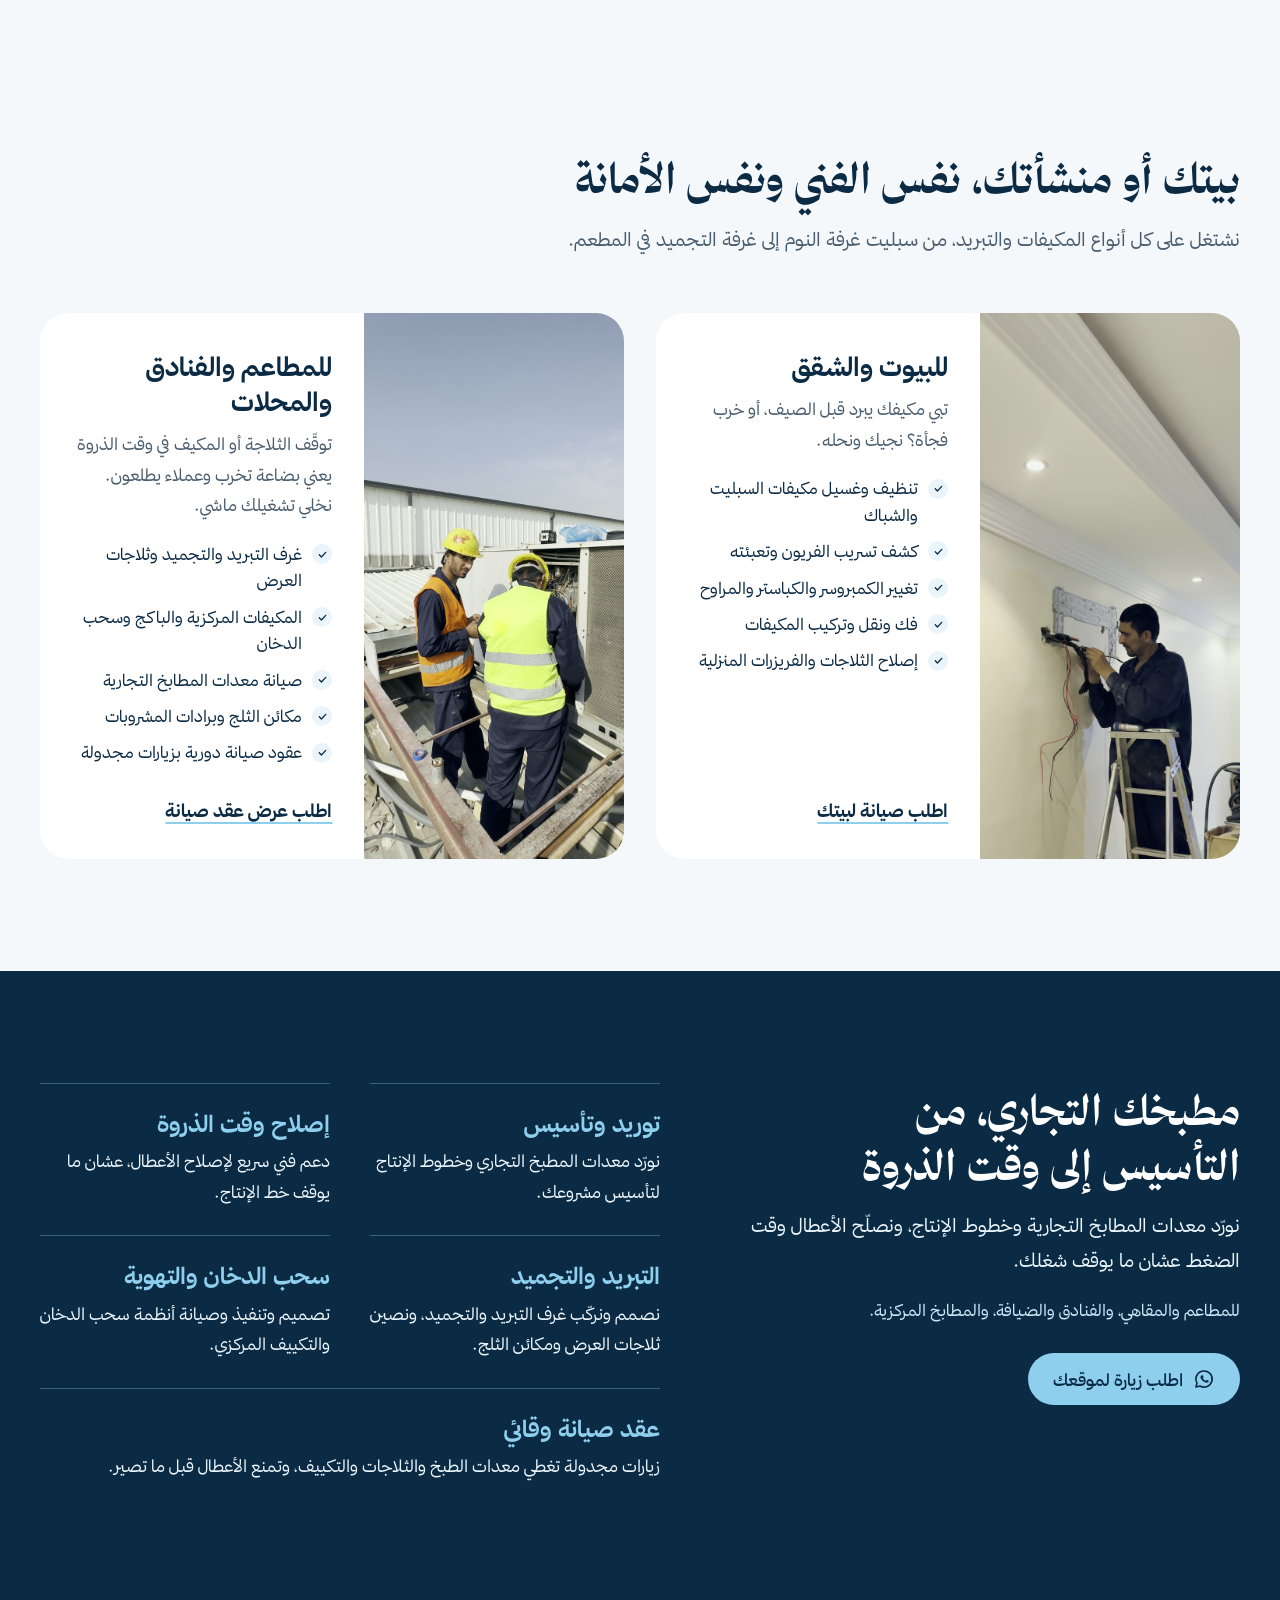
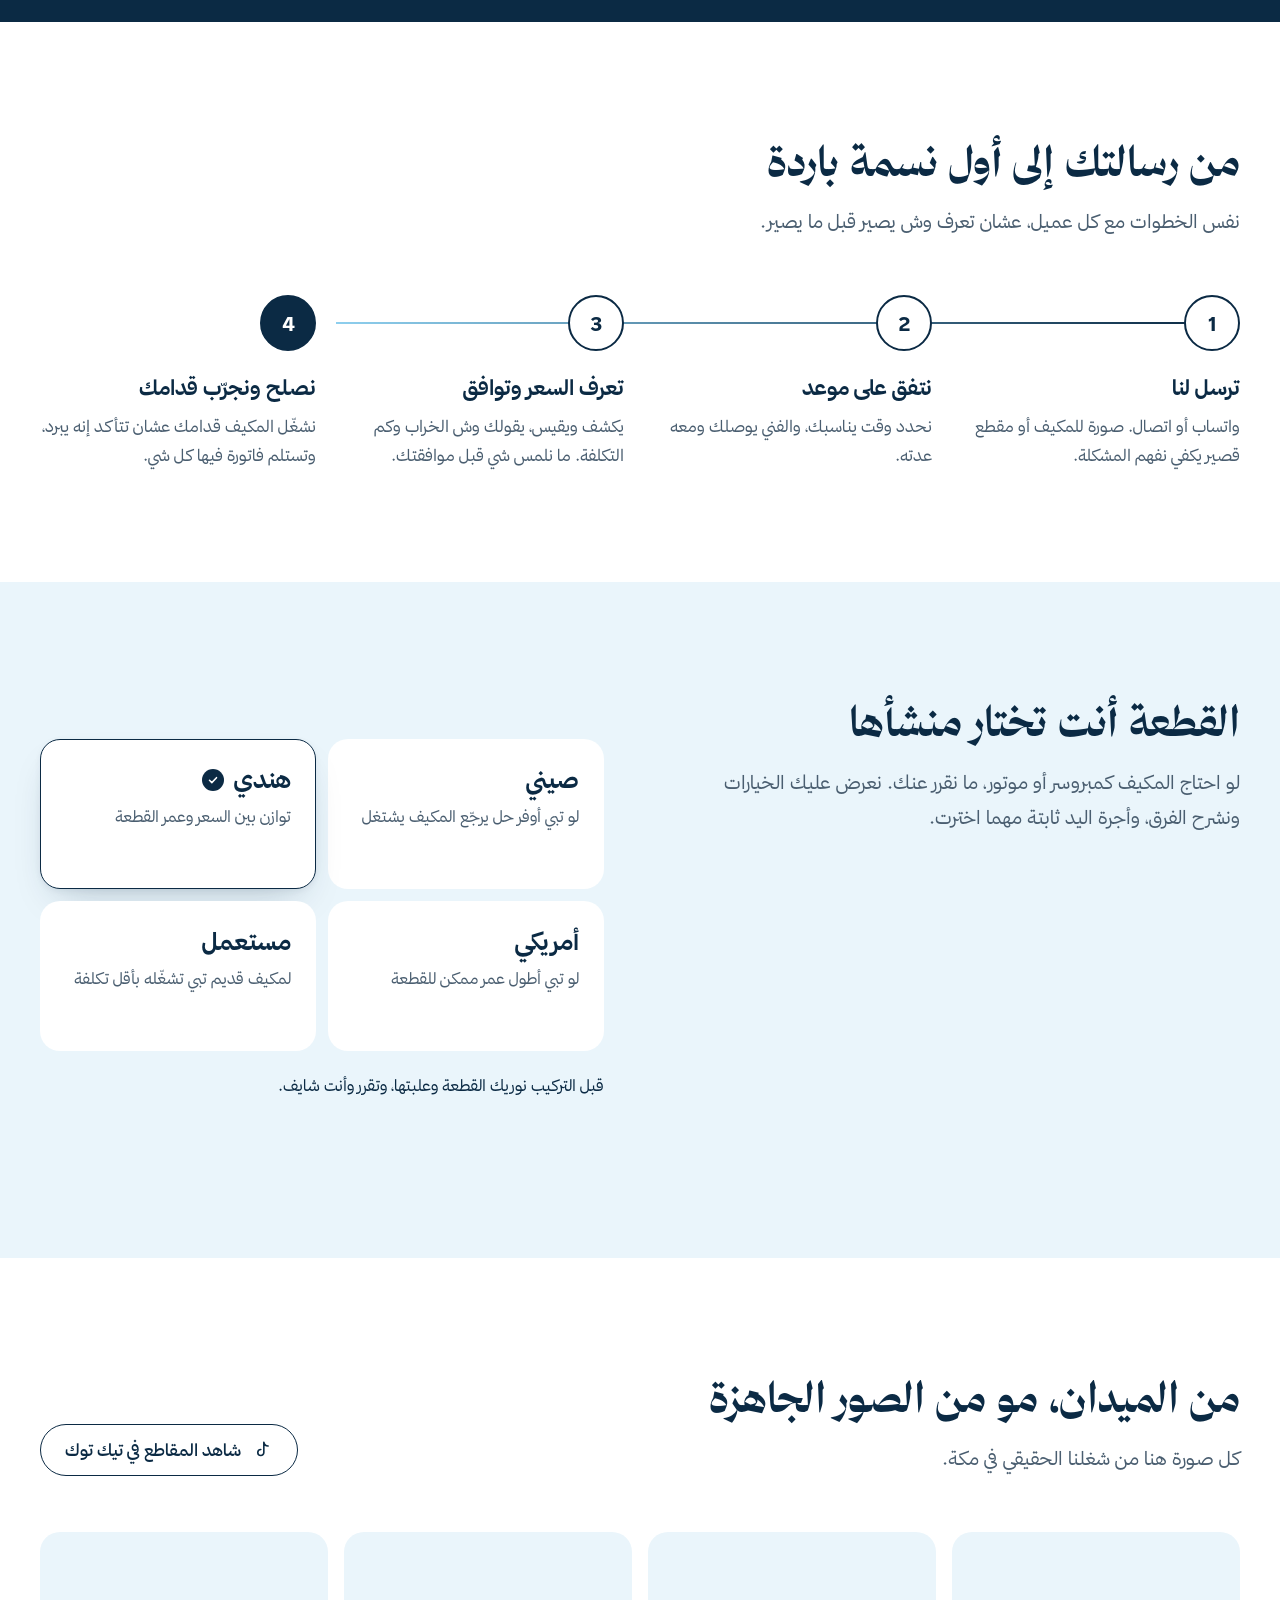
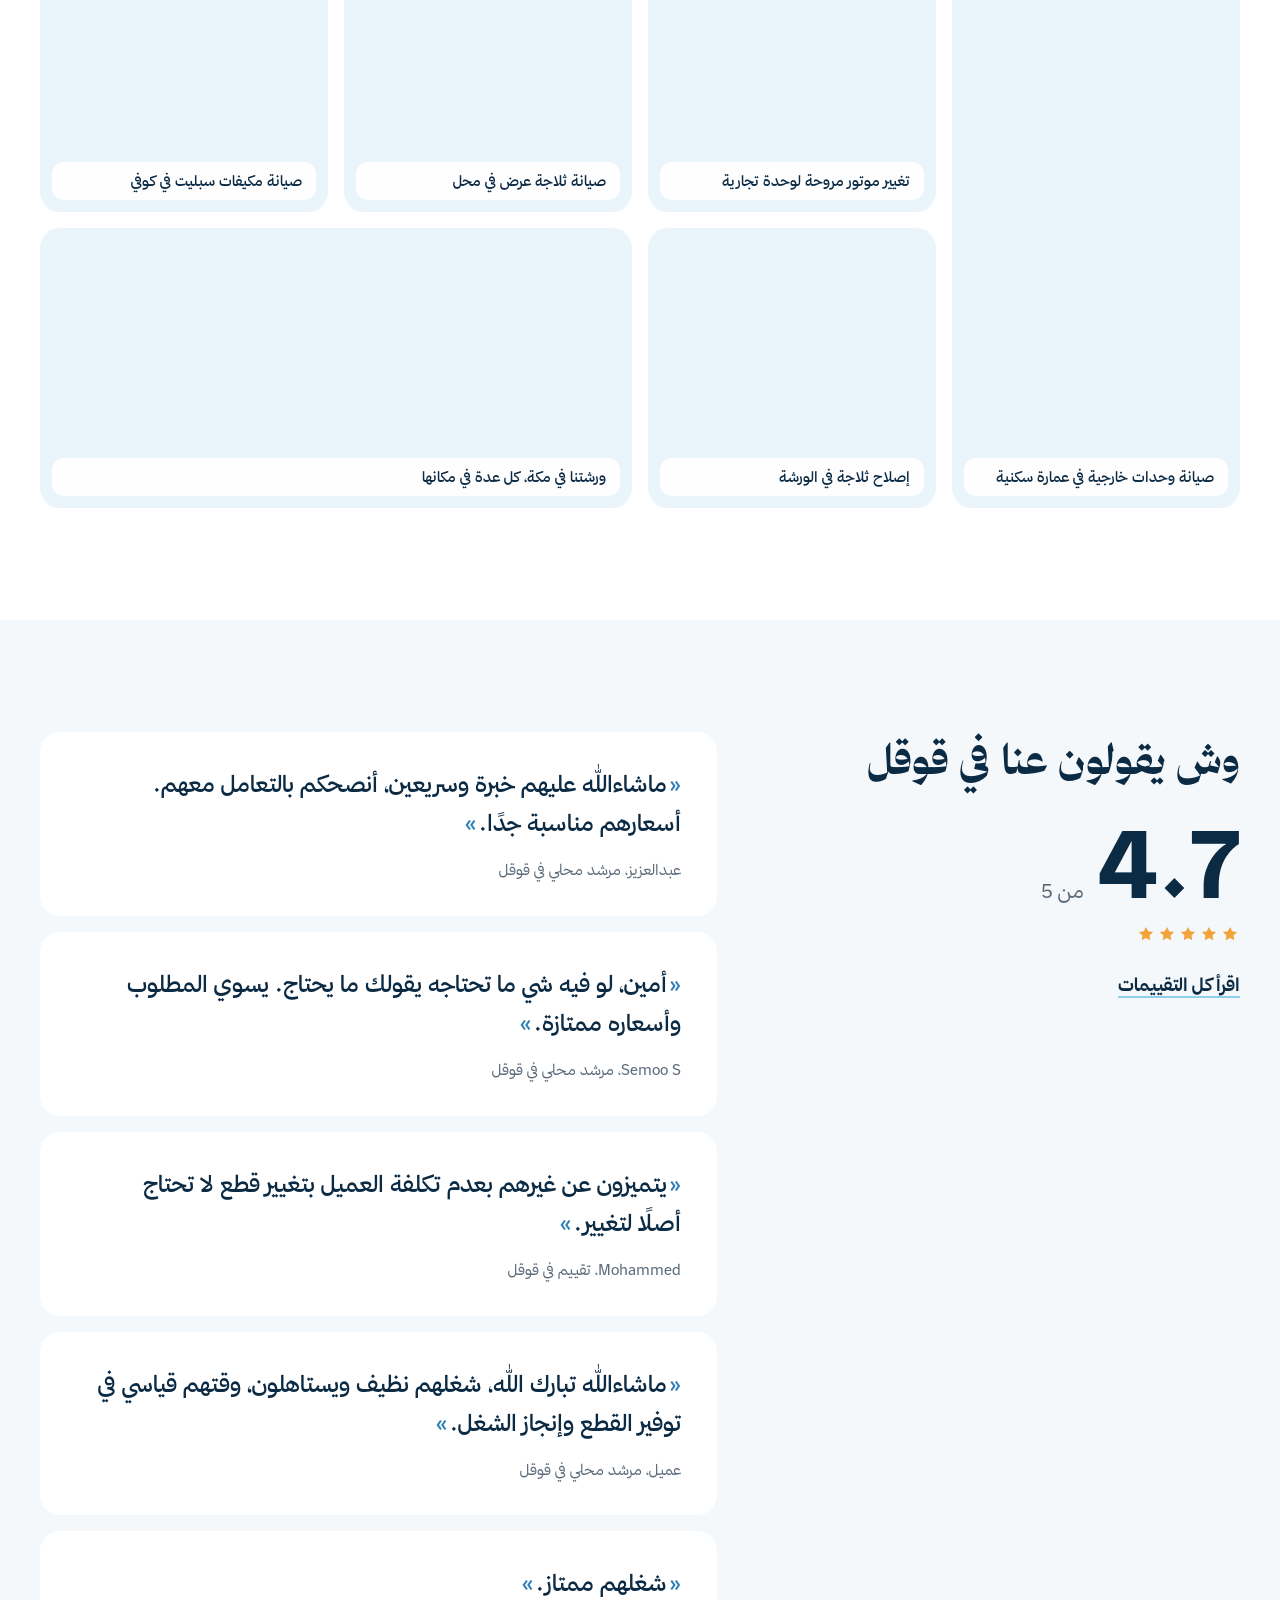
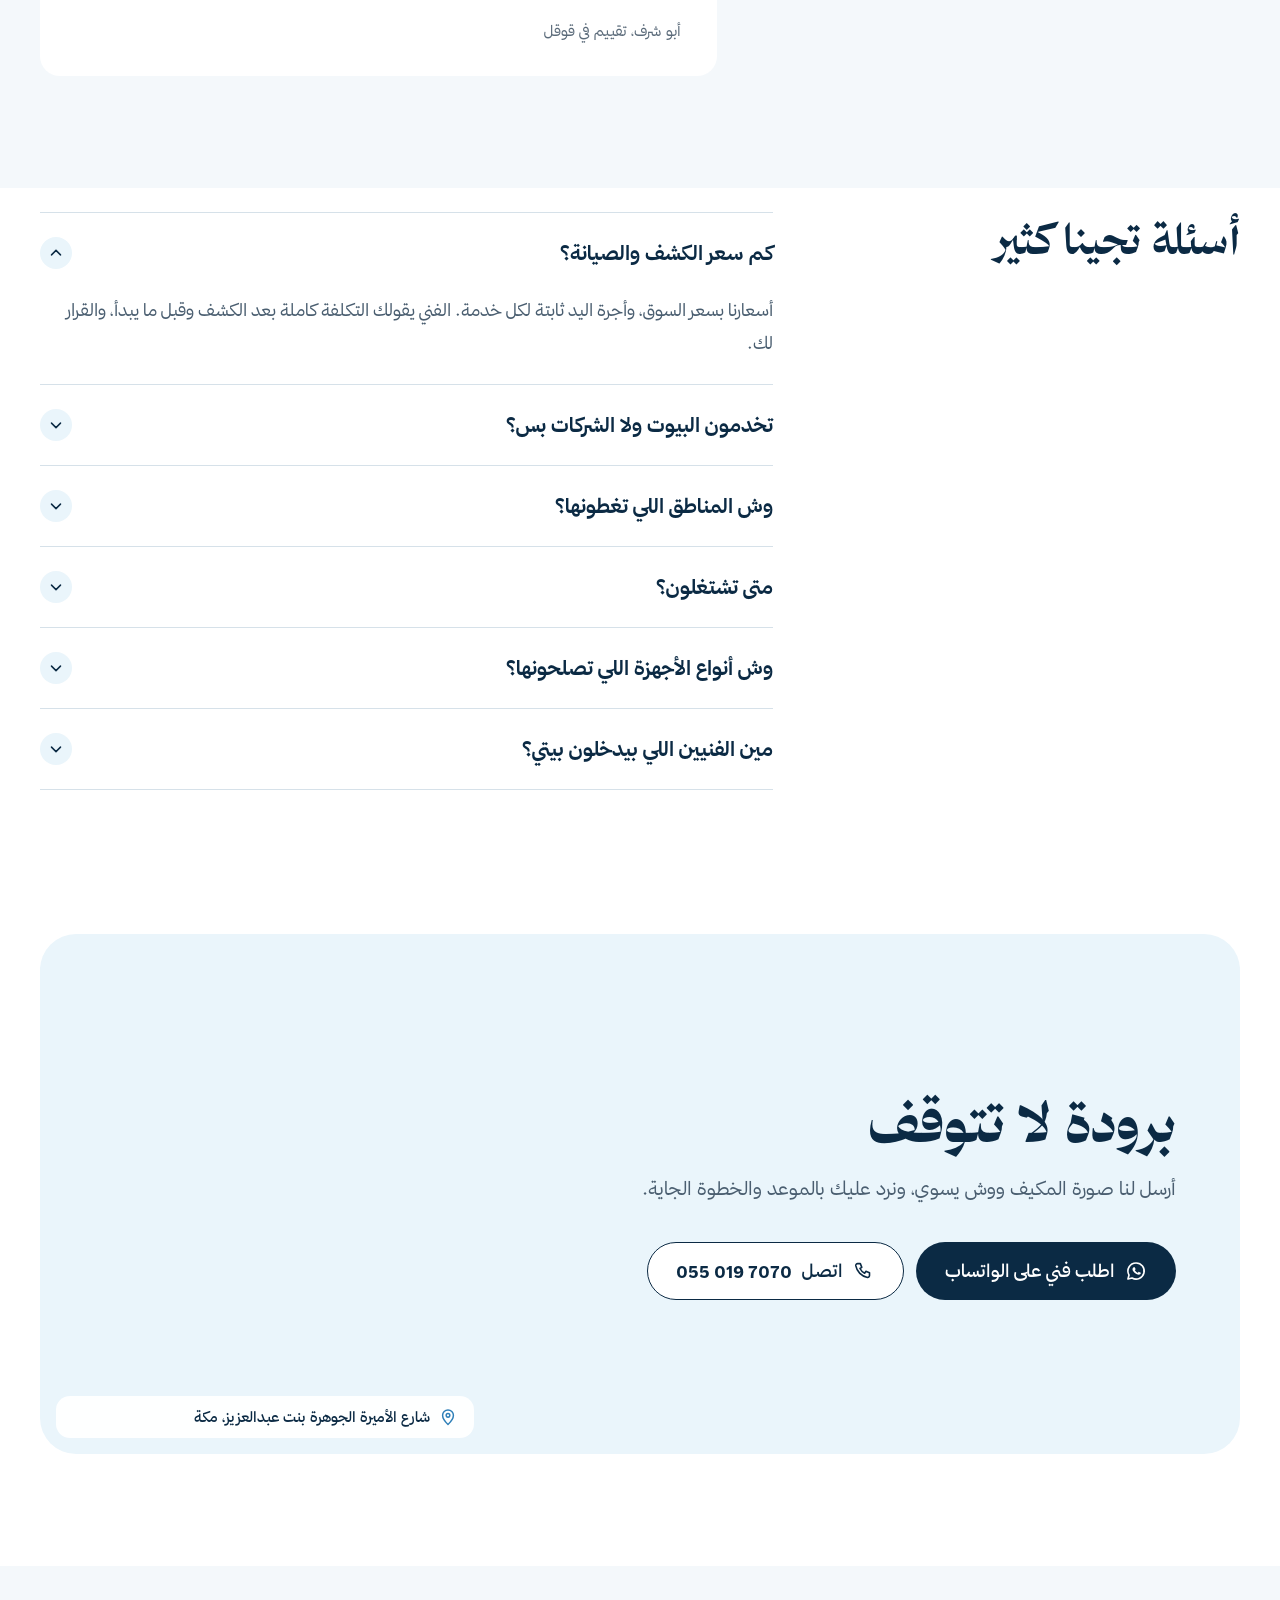
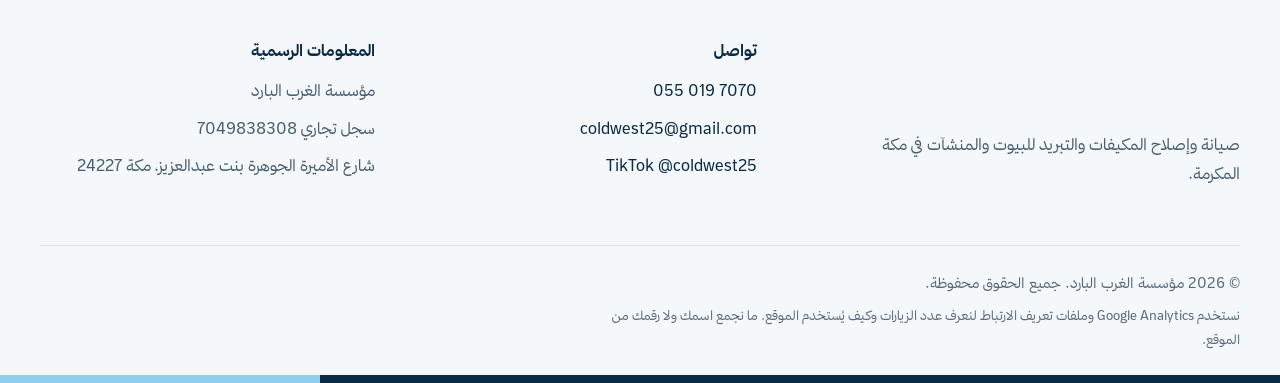
==== commit cc1a8424: "Open the homepage with the problem picker, hero follows Co-Authored-By: Claude Opus 5.5 <noreply@ant" ====
--- a/index.html
+++ b/index.html
@@ -31,7 +31,7 @@
 <link rel="preconnect" href="https://fonts.gstatic.com" crossorigin>
 <link href="https://fonts.googleapis.com/css2?family=Montserrat:wght@500;600;700&display=swap" rel="stylesheet">
 <link rel="preload" href="assets/app/brand.dat" as="fetch" crossorigin>
-<link rel="stylesheet" href="styles.css?v=20261108">
+<link rel="stylesheet" href="styles.css?v=20261108b">
 <script type="application/ld+json">
 {"@context":"https://schema.org","@type":"HVACBusiness","@id":"https://coldwest.sa/#business","name":"مؤسسة الغرب البارد","alternateName":"Cold West","url":"https://coldwest.sa/","logo":"https://coldwest.sa/assets/brand/logo-navy.png","image":"https://coldwest.sa/assets/og/share-ar.jpg","telephone":"+966550197070","email":"coldwest25@gmail.com","address":{"@type":"PostalAddress","streetAddress":"شارع الأميرة الجوهرة بنت عبدالعزيز","addressLocality":"مكة المكرمة","postalCode":"24227","addressCountry":"SA"},"geo":{"@type":"GeoCoordinates","latitude":21.507045,"longitude":39.7868537},"areaServed":"مكة المكرمة","openingHoursSpecification":[{"@type":"OpeningHoursSpecification","dayOfWeek":["Saturday","Sunday","Monday","Tuesday","Wednesday","Thursday"],"opens":"09:30","closes":"12:00"},{"@type":"OpeningHoursSpecification","dayOfWeek":["Saturday","Sunday","Monday","Tuesday","Wednesday","Thursday"],"opens":"16:30","closes":"23:00"},{"@type":"OpeningHoursSpecification","dayOfWeek":"Friday","opens":"16:30","closes":"23:00"}],"sameAs":["https://www.tiktok.com/@coldwest25"]}
 </script>
@@ -69,40 +69,6 @@
 
 <main id="main">
 
-  <!-- Hero -->
-  <section class="hero">
-    <div class="wrap hero-grid">
-      <div class="hero-copy">
-        <h1><span class="h1-main">مكيفك يرجع <span class="h1-cool">يبرد</span>،</span> <span class="h1-sub">وتعرف السعر قبل ما&nbsp;نبدأ</span></h1>
-        <p class="lead">صيانة وإصلاح المكيفات والثلاجات ومعدات المطابخ في مكة المكرمة، للبيوت والمطاعم والفنادق. الفني يكشف عندك، يقول لك وش الخراب وكم يكلّف، وما يبدأ إلا بموافقتك.</p>
-        <div class="cta-row">
-          <a class="btn btn-primary btn-lg" href="https://wa.me/966550197070?text=%D8%A7%D9%84%D8%B3%D9%84%D8%A7%D9%85%20%D8%B9%D9%84%D9%8A%D9%83%D9%85%D8%8C%20%D8%A3%D8%A8%D8%BA%D9%89%20%D9%81%D9%86%D9%8A%20%D9%8A%D9%83%D8%B4%D9%81%20%D8%B9%D9%84%D9%89%20%D8%A7%D9%84%D9%85%D9%83%D9%8A%D9%81" data-track="whatsapp_click" data-place="hero">
-            <svg class="i" aria-hidden="true"><use href="#i-wa"/></svg>اطلب فني على الواتساب
-          </a>
-          <a class="btn btn-secondary btn-lg" href="tel:+966550197070" data-track="call_click" data-place="hero">
-            <svg class="i" aria-hidden="true"><use href="#i-phone"/></svg>اتصل <span class="num">055 019 7070</span>
-          </a>
-        </div>
-        <ul class="proof" aria-label="ليش الناس تثق فينا">
-          <li><a href="https://maps.google.com/?cid=8441639307803874839" rel="noopener" target="_blank" class="proof-rating" aria-label="4.7 من 5 في تقييمات قوقل"><span class="num big">4.7</span><span class="stars" aria-hidden="true"><svg class="i"><use href="#i-star"/></svg><svg class="i"><use href="#i-star"/></svg><svg class="i"><use href="#i-star"/></svg><svg class="i"><use href="#i-star"/></svg><svg class="i"><use href="#i-star"/></svg></span></a></li>
-          <li><svg class="i" aria-hidden="true"><use href="#i-shield"/></svg>إشراف فني سعودي</li>
-          <li><svg class="i" aria-hidden="true"><use href="#i-tag"/></svg>أجرة يد واضحة لكل خدمة</li>
-        </ul>
-      </div>
-
-      <figure class="hero-media">
-        <img src="assets/img/split-clean.jpg" width="792" height="1400" alt="فنيين الغرب البارد ينظفون مكيف سبليت في بيت بكيس الغسيل" fetchpriority="high">
-        <div class="reading" role="img" aria-label="مثال لقراءة حرارة الهواء الطالع من المكيف: 27 درجة قبل الصيانة و16 بعدها">
-          <p class="reading-label">حرارة الهواء الطالع من المكيف</p>
-          <p class="reading-value"><span class="num" data-count-from="27" data-count-to="16">16</span><span class="deg">°C</span></p>
-          <div class="reading-track" aria-hidden="true"><span class="reading-fill"></span></div>
-          <div class="reading-scale"><span>بعد الصيانة <b class="num">16°</b></span><span>قبل <b class="num">27°</b></span></div>
-          <p class="reading-note">مثال توضيحي.</p>
-        </div>
-      </figure>
-    </div>
-  </section>
-
   <!-- Symptom picker -->
   <section class="diagnose" id="diagnose" aria-labelledby="diag-title">
     <div class="wrap">
@@ -136,6 +102,40 @@
           </div>
         </div>
       </div>
+    </div>
+  </section>
+
+  <!-- Hero -->
+  <section class="hero">
+    <div class="wrap hero-grid">
+      <div class="hero-copy">
+        <h1><span class="h1-main">مكيفك يرجع <span class="h1-cool">يبرد</span>،</span> <span class="h1-sub">وتعرف السعر قبل ما&nbsp;نبدأ</span></h1>
+        <p class="lead">صيانة وإصلاح المكيفات والثلاجات ومعدات المطابخ في مكة المكرمة، للبيوت والمطاعم والفنادق. الفني يكشف عندك، يقول لك وش الخراب وكم يكلّف، وما يبدأ إلا بموافقتك.</p>
+        <div class="cta-row">
+          <a class="btn btn-primary btn-lg" href="https://wa.me/966550197070?text=%D8%A7%D9%84%D8%B3%D9%84%D8%A7%D9%85%20%D8%B9%D9%84%D9%8A%D9%83%D9%85%D8%8C%20%D8%A3%D8%A8%D8%BA%D9%89%20%D9%81%D9%86%D9%8A%20%D9%8A%D9%83%D8%B4%D9%81%20%D8%B9%D9%84%D9%89%20%D8%A7%D9%84%D9%85%D9%83%D9%8A%D9%81" data-track="whatsapp_click" data-place="hero">
+            <svg class="i" aria-hidden="true"><use href="#i-wa"/></svg>اطلب فني على الواتساب
+          </a>
+          <a class="btn btn-secondary btn-lg" href="tel:+966550197070" data-track="call_click" data-place="hero">
+            <svg class="i" aria-hidden="true"><use href="#i-phone"/></svg>اتصل <span class="num">055 019 7070</span>
+          </a>
+        </div>
+        <ul class="proof" aria-label="ليش الناس تثق فينا">
+          <li><a href="https://maps.google.com/?cid=8441639307803874839" rel="noopener" target="_blank" class="proof-rating" aria-label="4.7 من 5 في تقييمات قوقل"><span class="num big">4.7</span><span class="stars" aria-hidden="true"><svg class="i"><use href="#i-star"/></svg><svg class="i"><use href="#i-star"/></svg><svg class="i"><use href="#i-star"/></svg><svg class="i"><use href="#i-star"/></svg><svg class="i"><use href="#i-star"/></svg></span></a></li>
+          <li><svg class="i" aria-hidden="true"><use href="#i-shield"/></svg>إشراف فني سعودي</li>
+          <li><svg class="i" aria-hidden="true"><use href="#i-tag"/></svg>أجرة يد واضحة لكل خدمة</li>
+        </ul>
+      </div>
+
+      <figure class="hero-media">
+        <img src="assets/img/split-clean.jpg" width="792" height="1400" alt="فنيين الغرب البارد ينظفون مكيف سبليت في بيت بكيس الغسيل" fetchpriority="high">
+        <div class="reading" role="img" aria-label="مثال لقراءة حرارة الهواء الطالع من المكيف: 27 درجة قبل الصيانة و16 بعدها">
+          <p class="reading-label">حرارة الهواء الطالع من المكيف</p>
+          <p class="reading-value"><span class="num" data-count-from="27" data-count-to="16">16</span><span class="deg">°C</span></p>
+          <div class="reading-track" aria-hidden="true"><span class="reading-fill"></span></div>
+          <div class="reading-scale"><span>بعد الصيانة <b class="num">16°</b></span><span>قبل <b class="num">27°</b></span></div>
+          <p class="reading-note">مثال توضيحي.</p>
+        </div>
+      </figure>
     </div>
   </section>
 
@@ -468,6 +468,6 @@
   </defs>
 </svg>
 
-<script src="script.js?v=20261108" defer></script>
+<script src="script.js?v=20261108b" defer></script>
 </body>
 </html>
--- a/styles.css
+++ b/styles.css
@@ -106,6 +106,8 @@
 
 /* ---------- Section rhythm ---------- */
 section { padding-block: var(--section); }
+/* The problem picker opens the page: less air above it */
+main > section:first-child { padding-block-start: calc(var(--section) * .6); }
 .section-head { max-width: 680px; margin-block-end: 56px; }
 .section-head h2, .parts-copy h2, .score h2, .kit-head h2, .faq h2, .final h2 {
   font: 700 clamp(30px, 3.4vw, 42px)/1.3 var(--display);
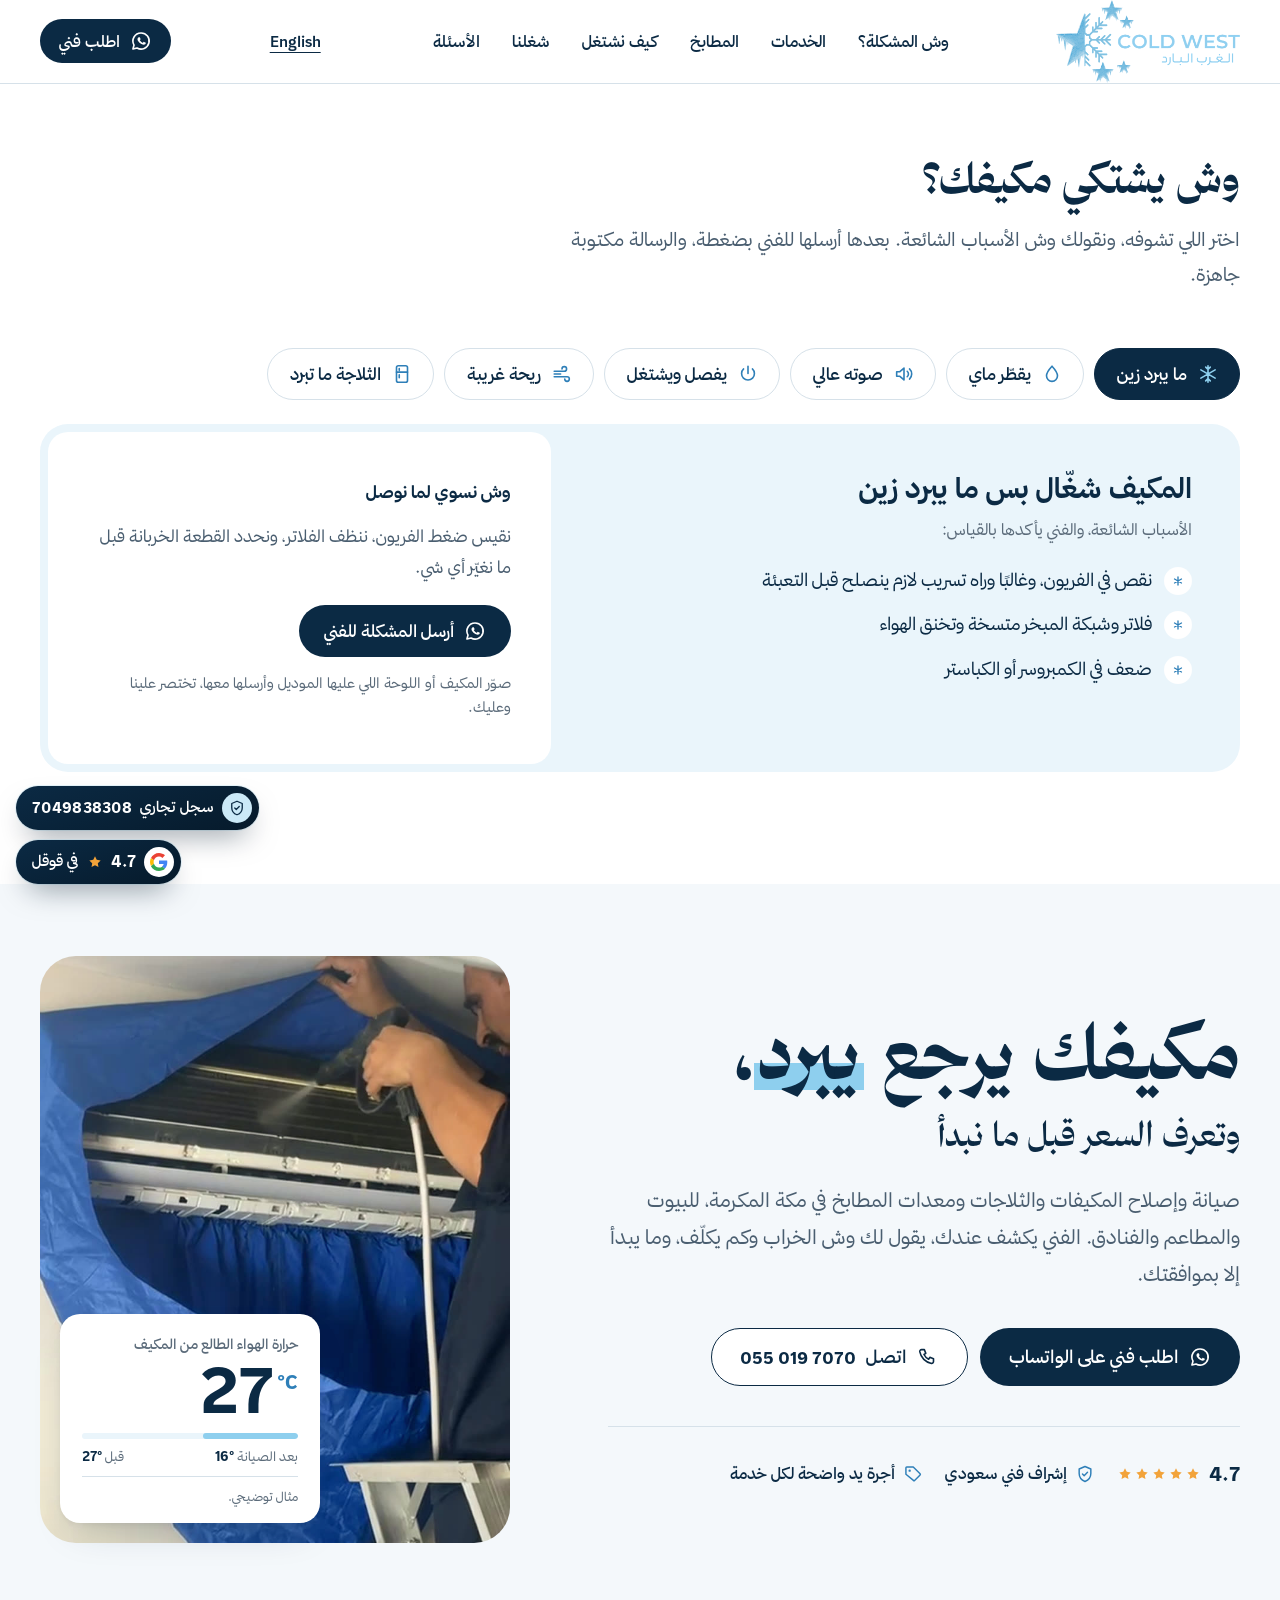
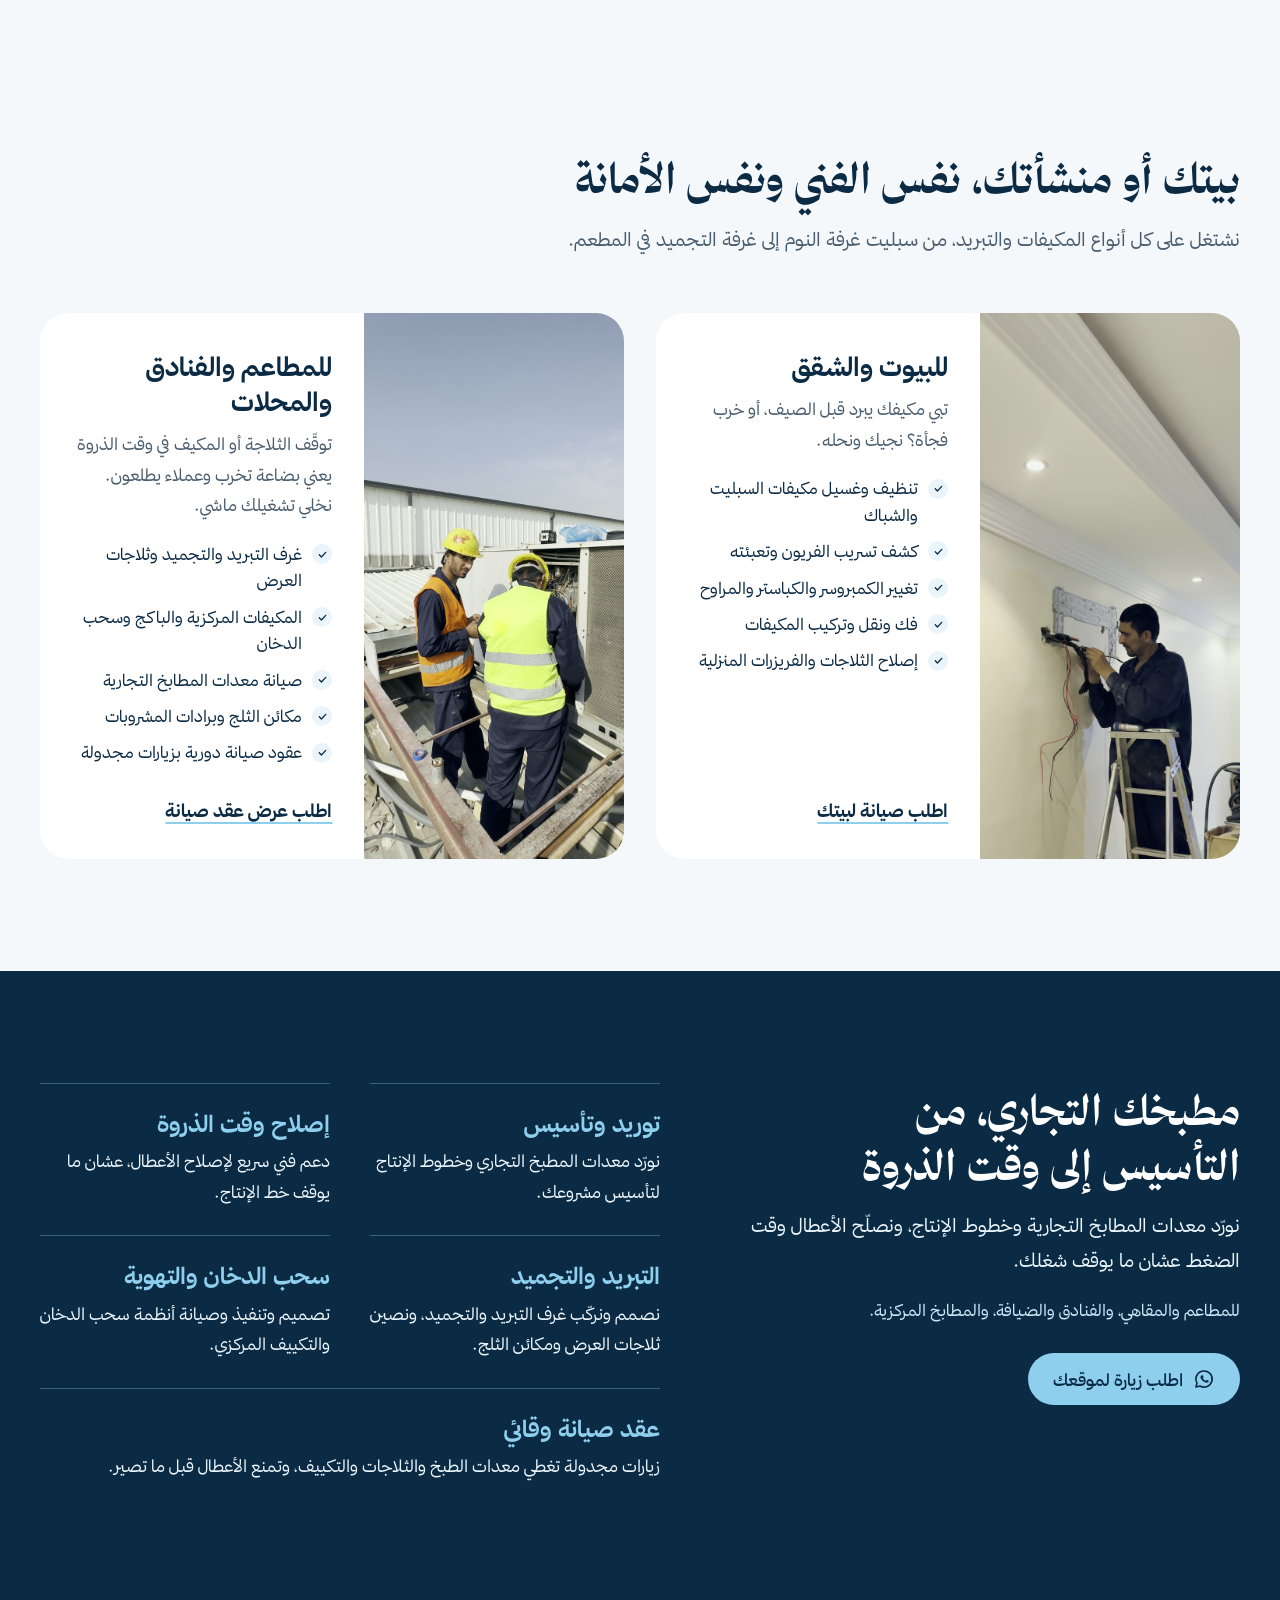
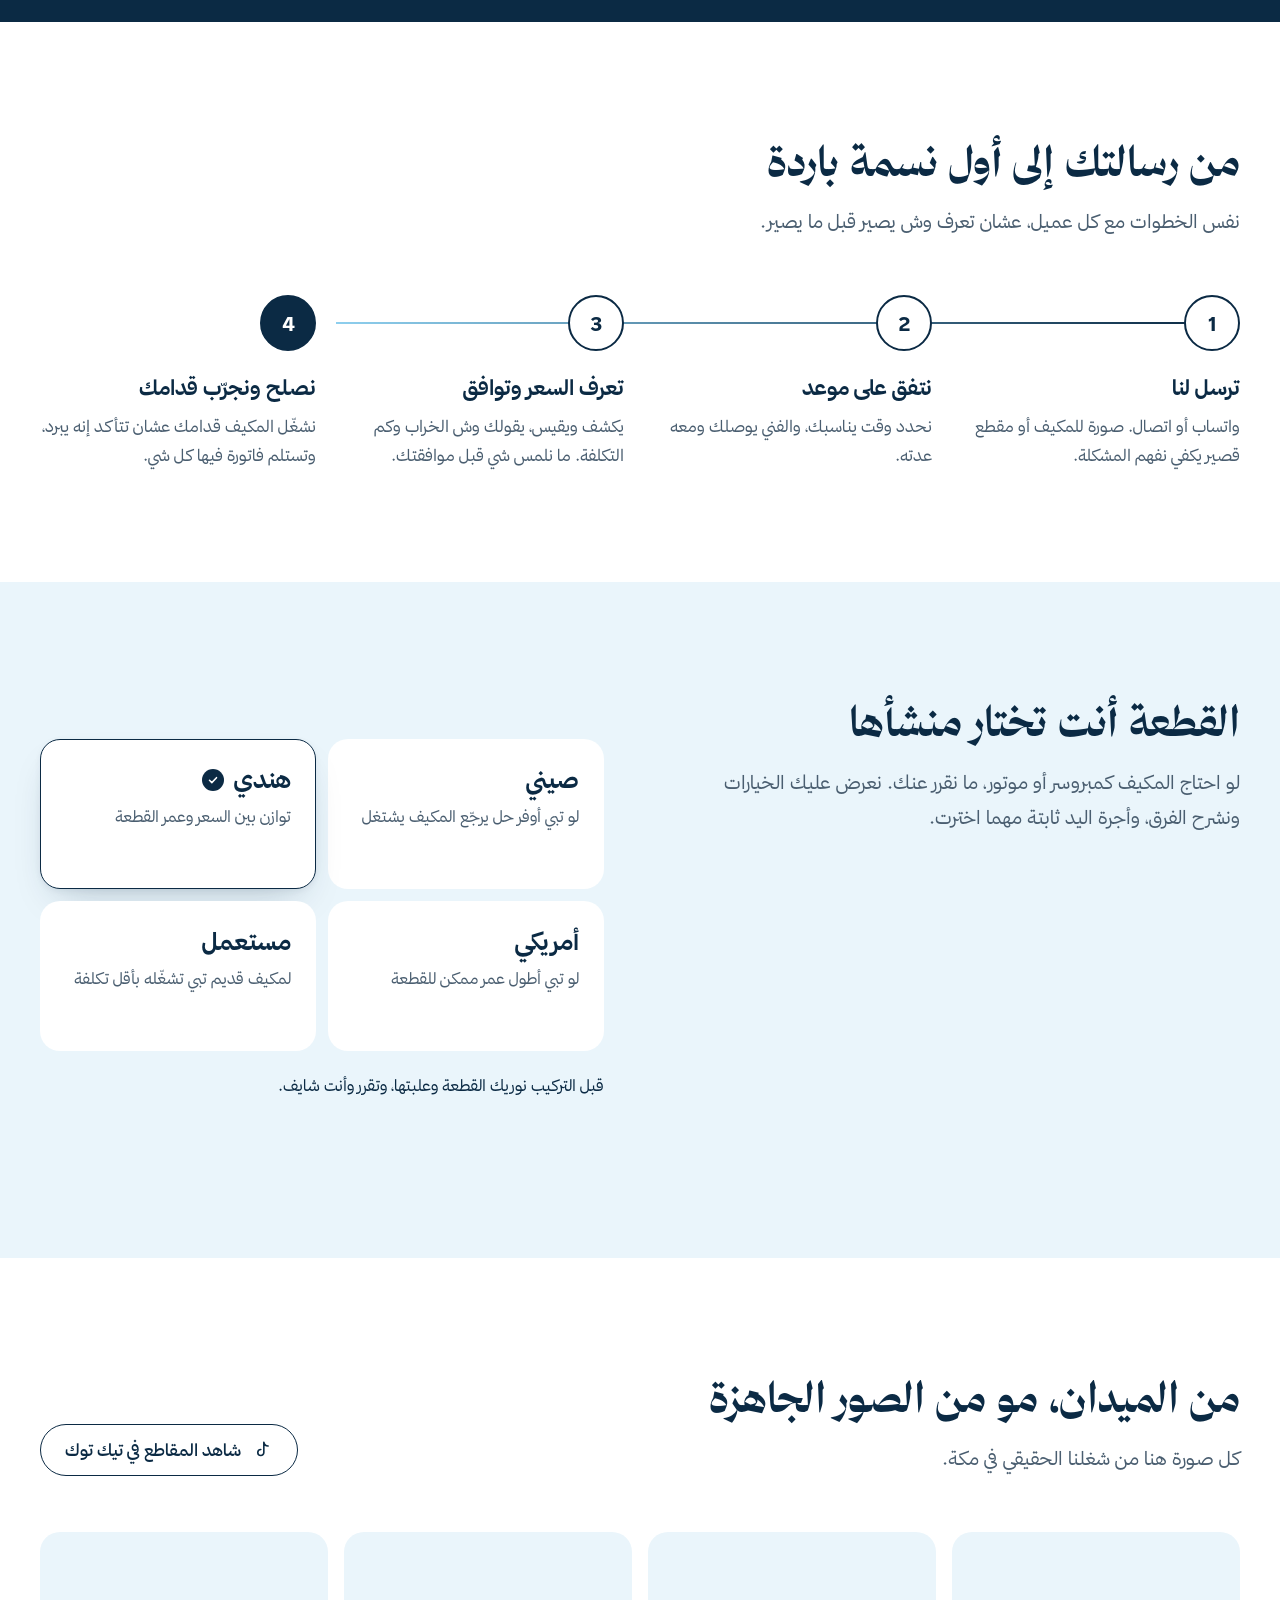
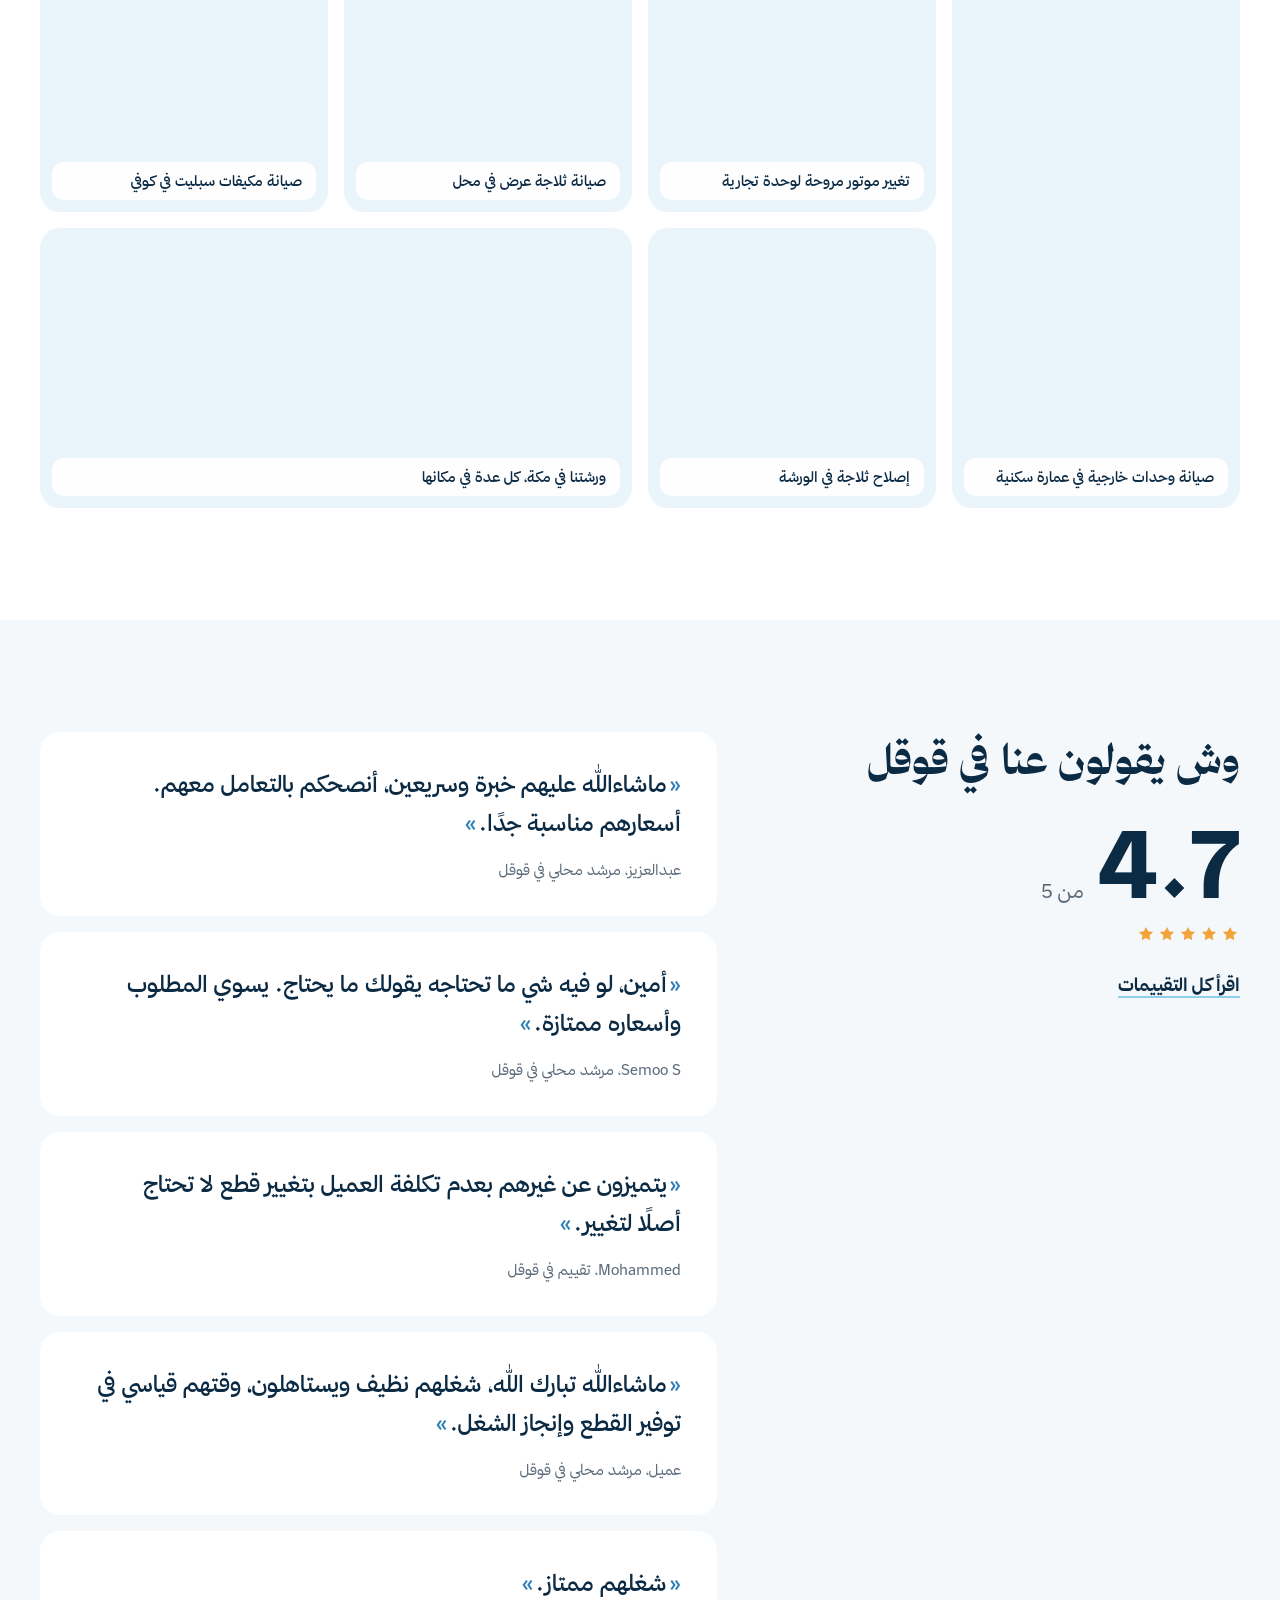
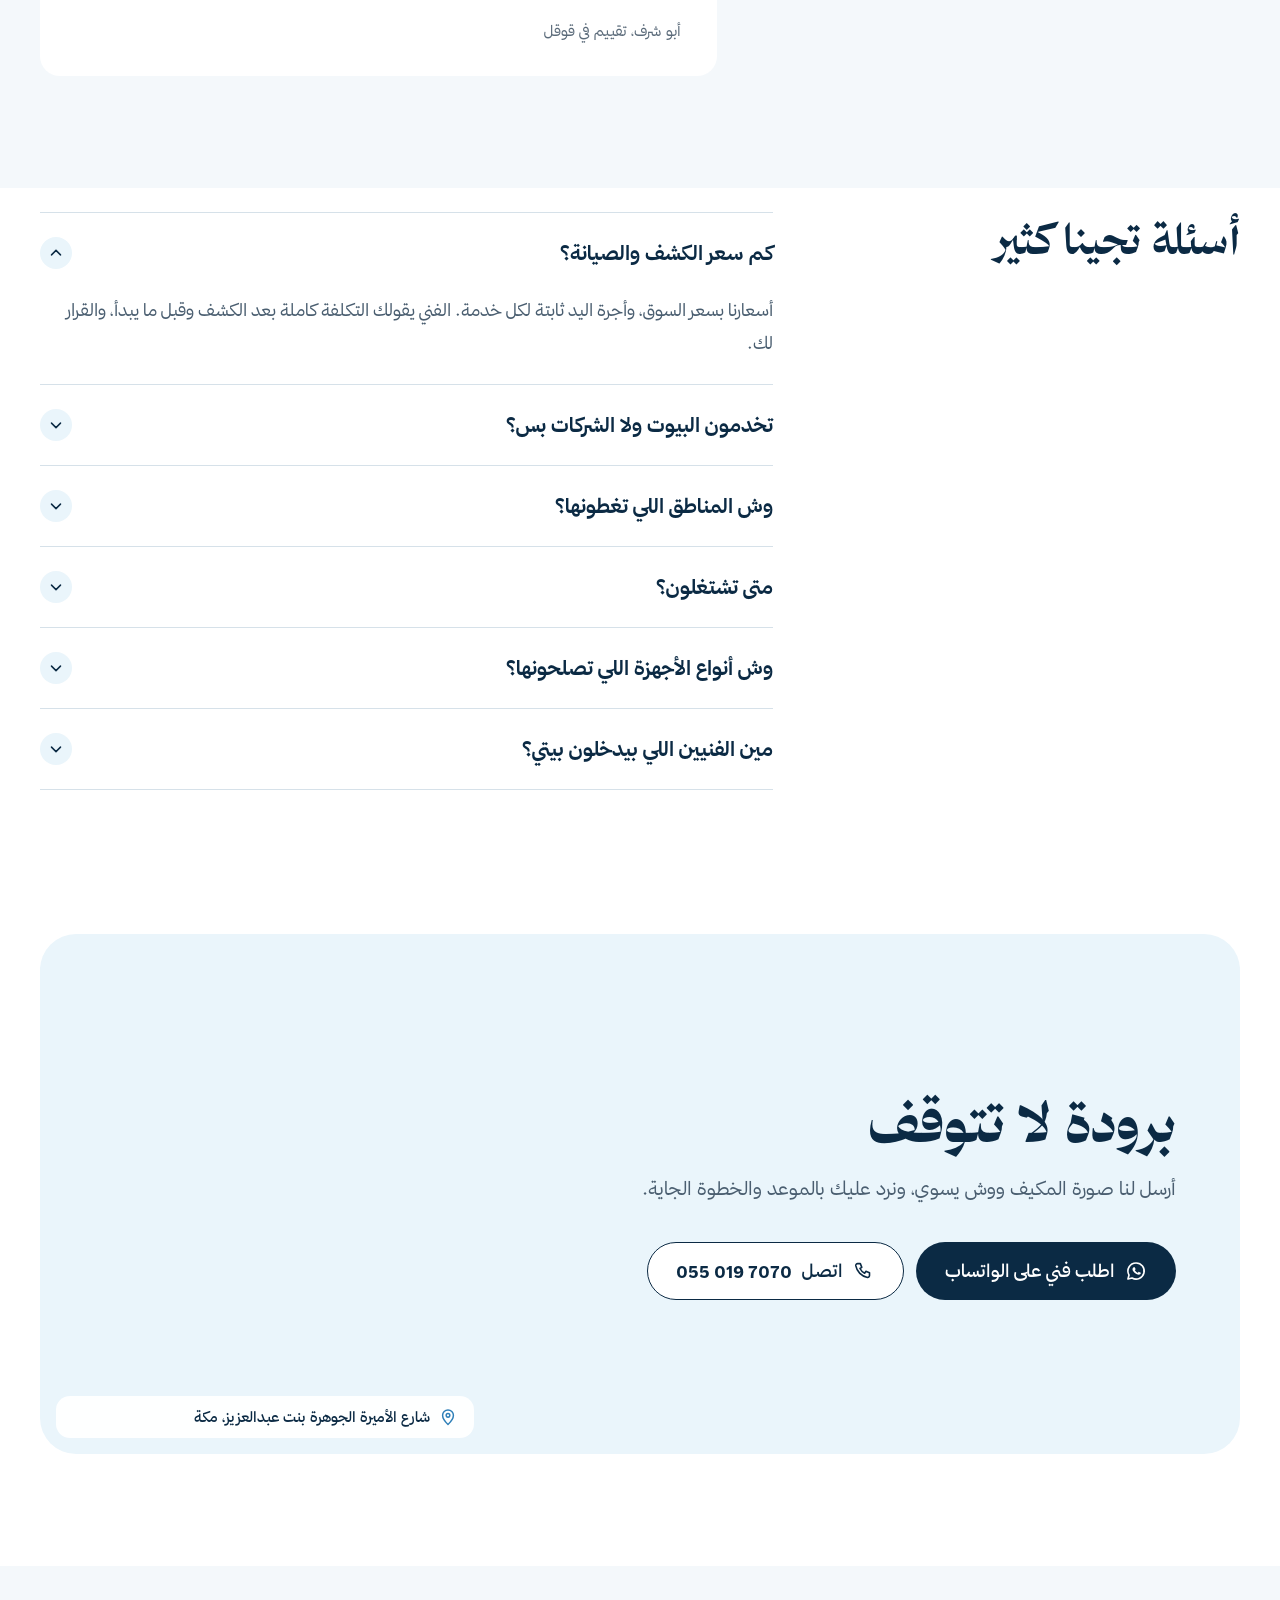
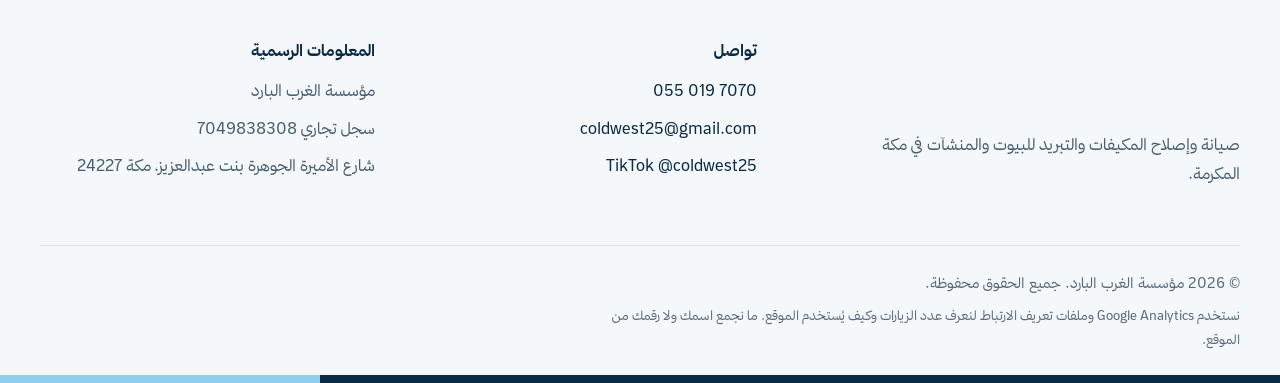
==== commit 7d8b4658: "Add floating commercial register badge (7049838308) above the Google rating Co-Authored-By: Claude O" ====
--- a/index.html
+++ b/index.html
@@ -31,7 +31,7 @@
 <link rel="preconnect" href="https://fonts.gstatic.com" crossorigin>
 <link href="https://fonts.googleapis.com/css2?family=Montserrat:wght@500;600;700&display=swap" rel="stylesheet">
 <link rel="preload" href="assets/app/brand.dat" as="fetch" crossorigin>
-<link rel="stylesheet" href="styles.css?v=20261108b">
+<link rel="stylesheet" href="styles.css?v=20261108c">
 <script type="application/ld+json">
 {"@context":"https://schema.org","@type":"HVACBusiness","@id":"https://coldwest.sa/#business","name":"مؤسسة الغرب البارد","alternateName":"Cold West","url":"https://coldwest.sa/","logo":"https://coldwest.sa/assets/brand/logo-navy.png","image":"https://coldwest.sa/assets/og/share-ar.jpg","telephone":"+966550197070","email":"coldwest25@gmail.com","address":{"@type":"PostalAddress","streetAddress":"شارع الأميرة الجوهرة بنت عبدالعزيز","addressLocality":"مكة المكرمة","postalCode":"24227","addressCountry":"SA"},"geo":{"@type":"GeoCoordinates","latitude":21.507045,"longitude":39.7868537},"areaServed":"مكة المكرمة","openingHoursSpecification":[{"@type":"OpeningHoursSpecification","dayOfWeek":["Saturday","Sunday","Monday","Tuesday","Wednesday","Thursday"],"opens":"09:30","closes":"12:00"},{"@type":"OpeningHoursSpecification","dayOfWeek":["Saturday","Sunday","Monday","Tuesday","Wednesday","Thursday"],"opens":"16:30","closes":"23:00"},{"@type":"OpeningHoursSpecification","dayOfWeek":"Friday","opens":"16:30","closes":"23:00"}],"sameAs":["https://www.tiktok.com/@coldwest25"]}
 </script>
@@ -443,6 +443,24 @@
     <a class="gbadge-cta" href="https://maps.google.com/?cid=8441639307803874839" rel="noopener" target="_blank" data-track="reviews_click" data-place="floating_badge">افتح صفحتنا في قوقل ماب</a>
     <a class="gbadge-cta gbadge-cta-alt" href="https://g.page/r/CRfWn4c5uiZ1EAI/review" rel="noopener" target="_blank" data-track="review_write_click" data-place="floating_badge">اكتب تقييمك الحين</a>
   </div>
+  <div class="gbadge-card crbadge-card" id="crbadge-card" role="dialog" aria-labelledby="crbadge-title" hidden>
+    <div class="gbadge-head">
+      <span class="gmark crmark"><svg class="crmark-svg" viewBox="0 0 24 24" aria-hidden="true"><use href="#i-shield"/></svg></span>
+      <p class="gbadge-title" id="crbadge-title">السجل التجاري</p>
+      <button type="button" class="gbadge-close" aria-label="إغلاق"><svg viewBox="0 0 24 24" aria-hidden="true"><path d="M6 6l12 12M18 6L6 18" fill="none" stroke="currentColor" stroke-width="2" stroke-linecap="round"/></svg></button>
+    </div>
+    <p class="cr-label">رقم السجل</p>
+    <p class="cr-number"><span class="num" data-cr>7049838308</span></p>
+    <ul class="cr-facts">
+      <li>مؤسسة الغرب البارد</li>
+      <li>مكة المكرمة، المملكة العربية السعودية</li>
+    </ul>
+    <p class="gbadge-scan cr-note">تقدر تتحقق من الرقم في منصة المركز السعودي للأعمال.</p>
+    <button type="button" class="gbadge-cta cr-copy" data-copy="7049838308" data-done="تم النسخ">انسخ رقم السجل</button>
+  </div>
+  <button type="button" class="gbadge-pill crbadge-pill" aria-expanded="false" aria-controls="crbadge-card" aria-label="سجل تجاري رقم 7049838308، اعرض التفاصيل">
+    <span class="gmark crmark"><svg class="crmark-svg" viewBox="0 0 24 24" aria-hidden="true"><use href="#i-shield"/></svg></span><span class="gbadge-label">سجل تجاري</span><span class="num">7049838308</span>
+  </button>
   <button type="button" class="gbadge-pill" aria-expanded="false" aria-controls="gbadge-card" aria-label="تقييمنا 4.7 من 5 في قوقل، اعرض التفاصيل">
     <span class="gmark"><svg class="gmark-svg" viewBox="0 0 48 48" aria-hidden="true"><path fill="#EA4335" d="M24 9.5c3.5 0 6.6 1.2 9.1 3.6l6.8-6.8C35.8 2.4 30.3 0 24 0 14.6 0 6.6 5.4 2.6 13.2l7.9 6.2C12.4 13.7 17.7 9.5 24 9.5z"/><path fill="#4285F4" d="M46.1 24.6c0-1.6-.1-3.1-.4-4.6H24v9h12.4c-.5 2.9-2.2 5.3-4.6 6.9l7.4 5.8c4.3-4 6.9-9.9 6.9-17.1z"/><path fill="#FBBC05" d="M10.5 28.6c-.5-1.4-.8-3-.8-4.6s.3-3.2.8-4.6l-7.9-6.2C.9 16.5 0 20.1 0 24s.9 7.5 2.6 10.8l7.9-6.2z"/><path fill="#34A853" d="M24 48c6.5 0 11.9-2.1 15.9-5.8l-7.4-5.8c-2.1 1.4-4.8 2.3-8.5 2.3-6.3 0-11.6-4.2-13.5-9.9l-7.9 6.2C6.6 42.6 14.6 48 24 48z"/></svg></span><span class="num">4.7</span><svg class="i gbadge-star" aria-hidden="true"><use href="#i-star"/></svg><span class="gbadge-label">في قوقل</span>
   </button>
@@ -468,6 +486,6 @@
   </defs>
 </svg>
 
-<script src="script.js?v=20261108b" defer></script>
+<script src="script.js?v=20261108c" defer></script>
 </body>
 </html>
--- a/styles.css
+++ b/styles.css
@@ -517,7 +517,7 @@
   position: fixed; z-index: 60;
   inset-inline-end: max(16px, env(safe-area-inset-left, 0px));
   bottom: calc(16px + env(safe-area-inset-bottom, 0px));
-  display: flex; flex-direction: column; align-items: flex-end; gap: 12px;
+  display: flex; flex-direction: column; align-items: flex-end; gap: 10px;
   pointer-events: none;
 }
 html[dir="ltr"] .gbadge, html[lang="en"] .gbadge { inset-inline-end: max(16px, env(safe-area-inset-right, 0px)); }
@@ -539,7 +539,7 @@
 .gbadge-star { width: 16px; height: 16px; color: var(--amber); }
 .gbadge-label { padding-block: 0 2px; }
 .gbadge-pill:hover { box-shadow: 0 18px 34px -12px rgba(6, 26, 43, .6), 0 0 0 1px rgba(142, 207, 238, .5); }
-.gbadge.is-away .gbadge-pill { transform: translateY(calc(100% + 32px)); opacity: 0; pointer-events: none; }
+.gbadge.is-away .gbadge-pill, .gbadge.is-away .crbadge-pill { transform: translateY(calc(100% + 32px)); opacity: 0; pointer-events: none; }
 
 .gbadge-card {
   width: min(320px, calc(100vw - 32px));
@@ -587,6 +587,18 @@
 }
 @media (prefers-reduced-motion: reduce) {
   .gbadge-pill { transition: opacity .2s ease; }
-  .gbadge.is-away .gbadge-pill { transform: none; }
+  .gbadge.is-away .gbadge-pill, .gbadge.is-away .crbadge-pill { transform: none; }
   .gbadge-card { animation: none; }
 }
+
+/* Commercial register badge (sits above the Google pill) */
+.crmark { background: var(--ice-light); color: var(--navy); }
+.crmark-svg { width: 18px; height: 18px; }
+.crbadge-pill .num { font-size: 15px; font-weight: 600; letter-spacing: .02em; }
+.crbadge-pill { transition-delay: .04s; }
+.cr-label { margin-block: 16px 0; font-size: 14px; line-height: 1.7; color: var(--ice-light); padding-block-end: 2px; }
+.cr-number .num { font-size: 34px; font-weight: 700; line-height: 1.2; letter-spacing: .03em; }
+.cr-facts { display: grid; gap: 2px; margin-block: 12px 0; padding: 12px 16px 14px; border-radius: var(--r-card); background: rgba(255, 255, 255, .07); }
+.cr-facts li { font-size: 15px; line-height: 1.8; }
+.cr-note { text-align: start; margin-block: 12px 16px; }
+button.gbadge-cta { width: 100%; border: 0; cursor: pointer; }
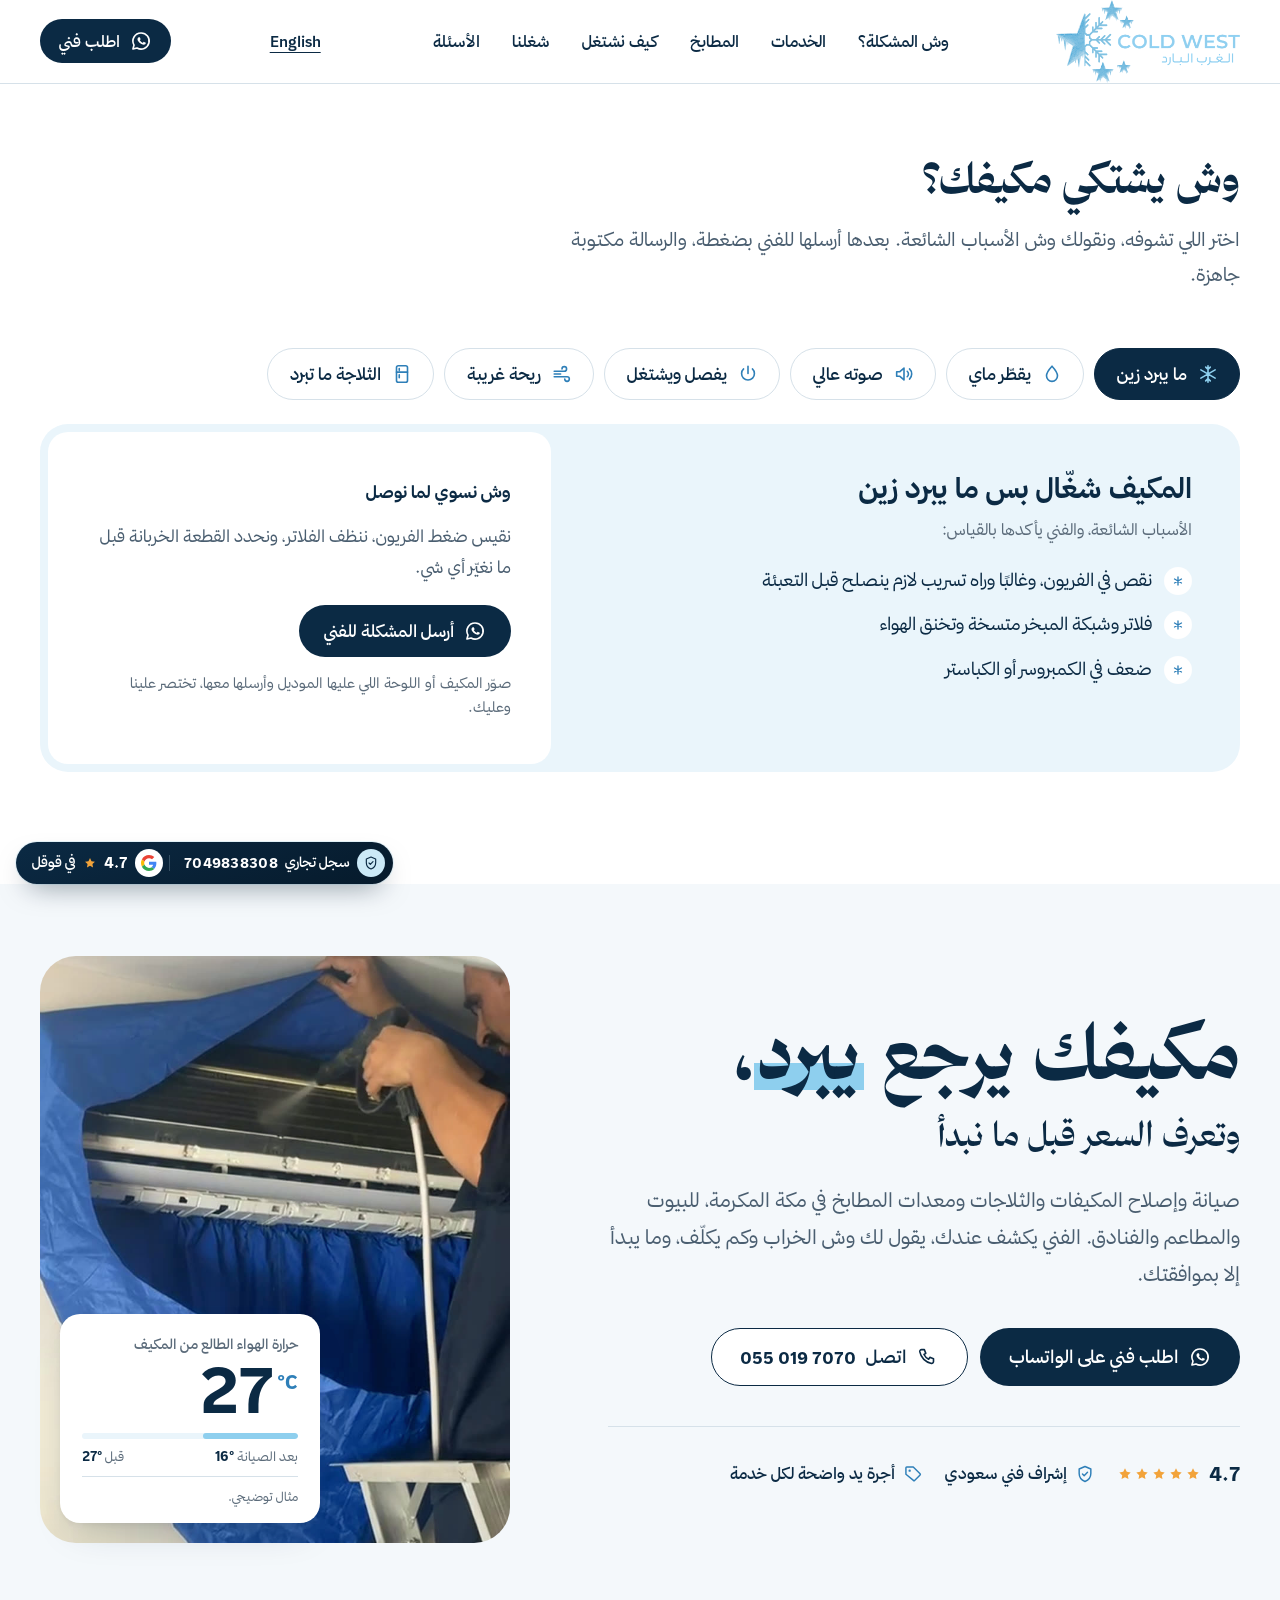
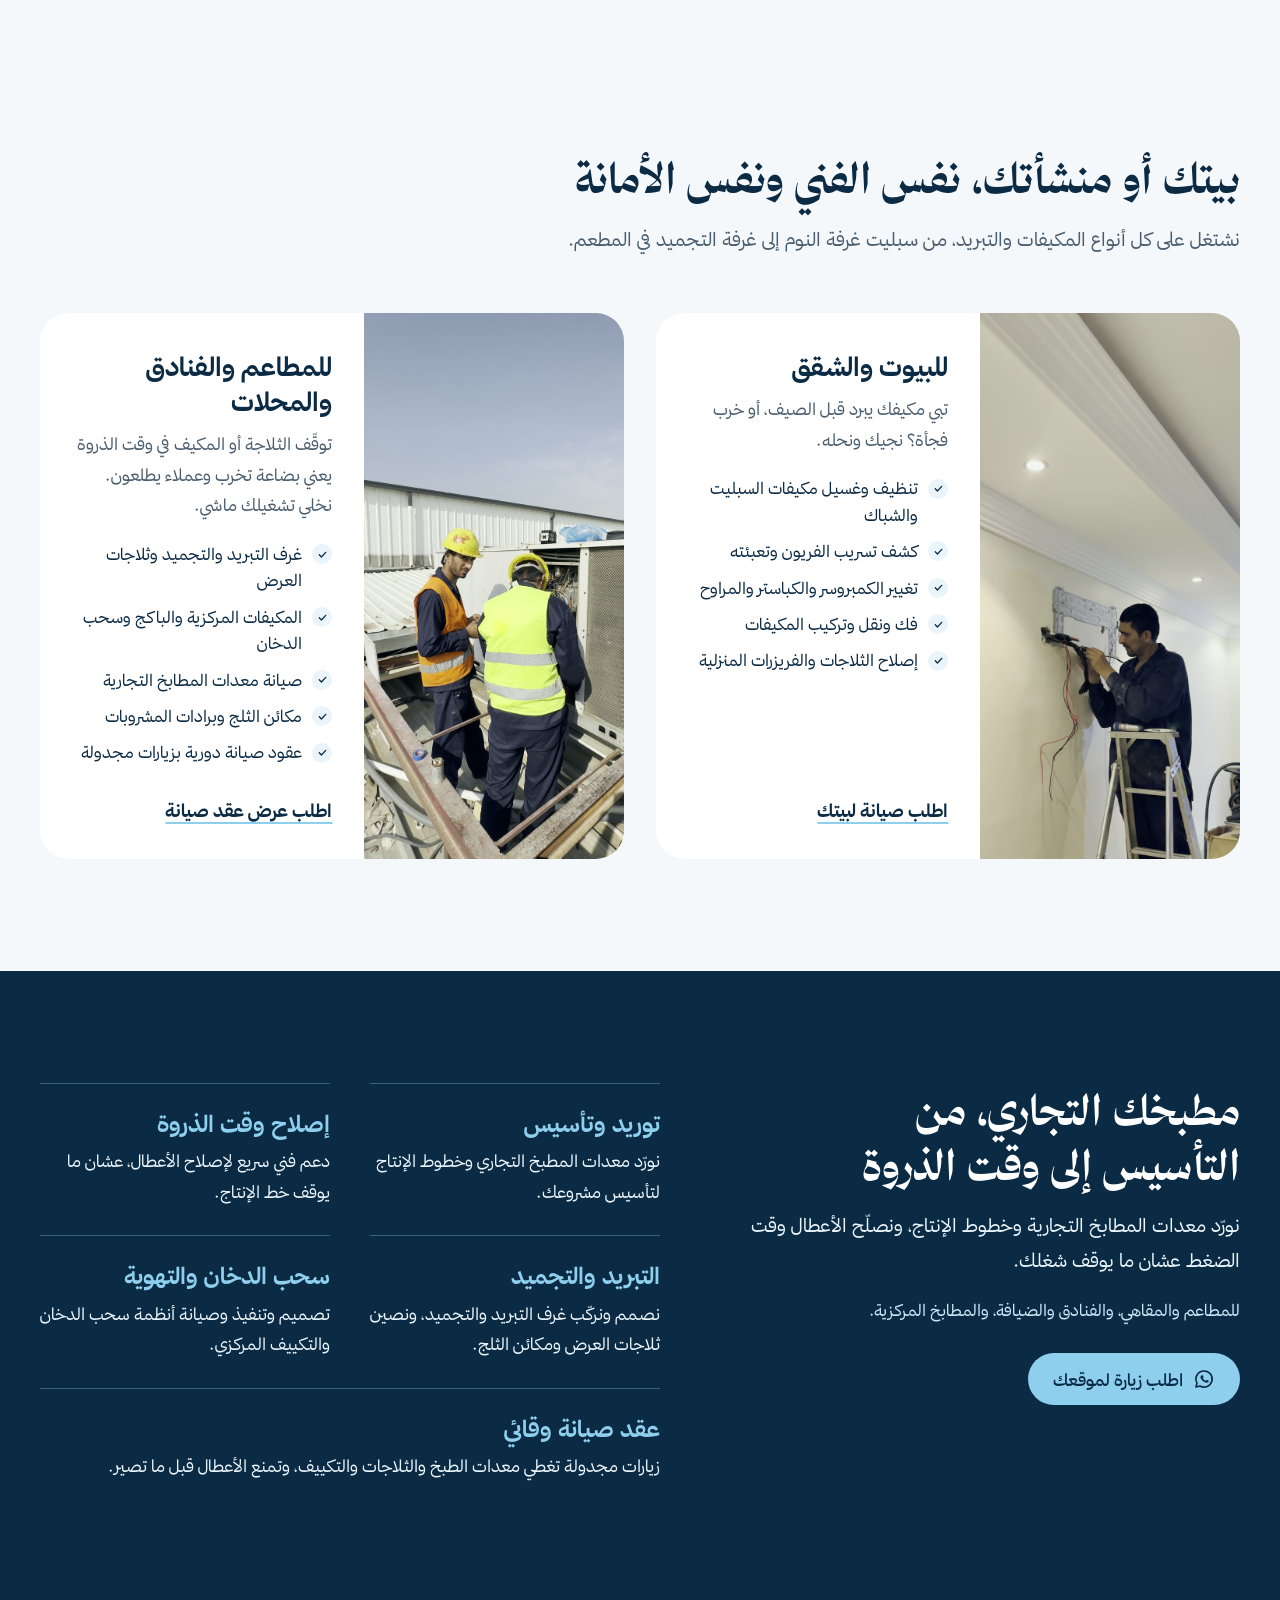
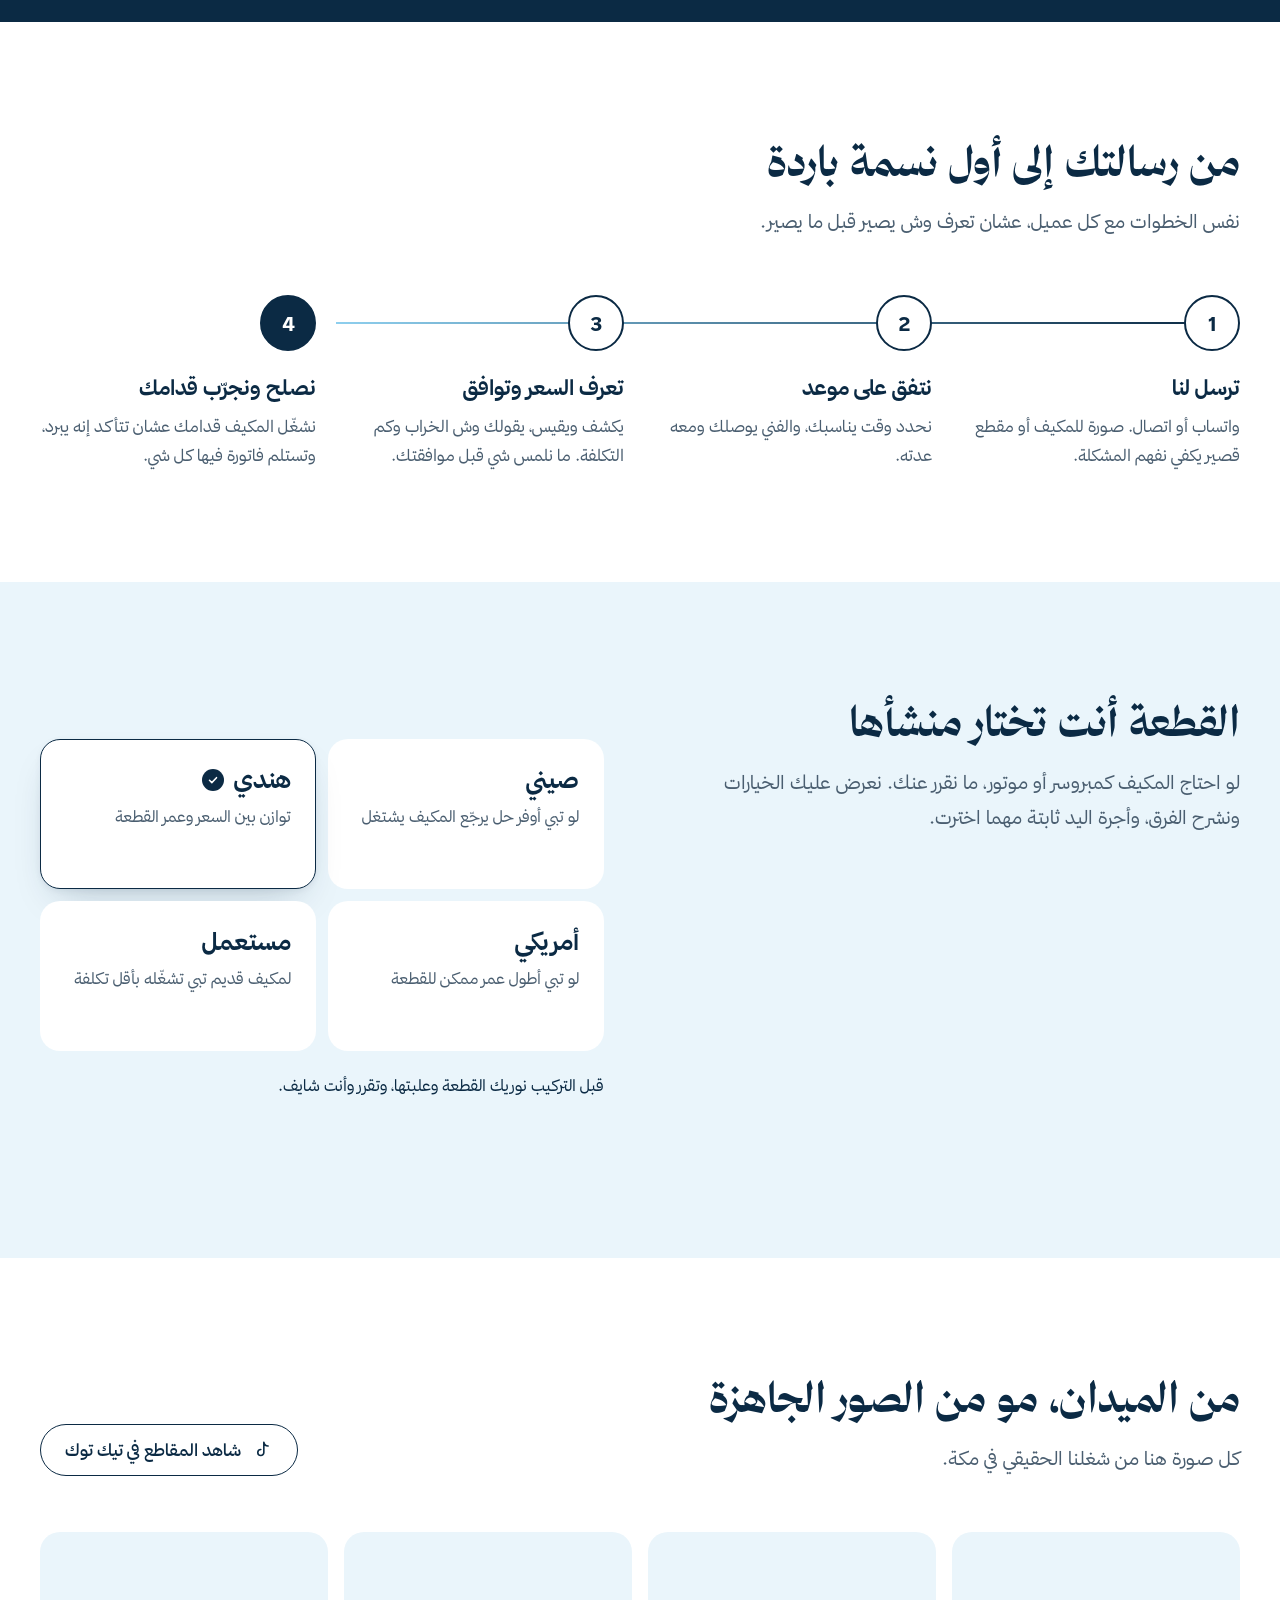
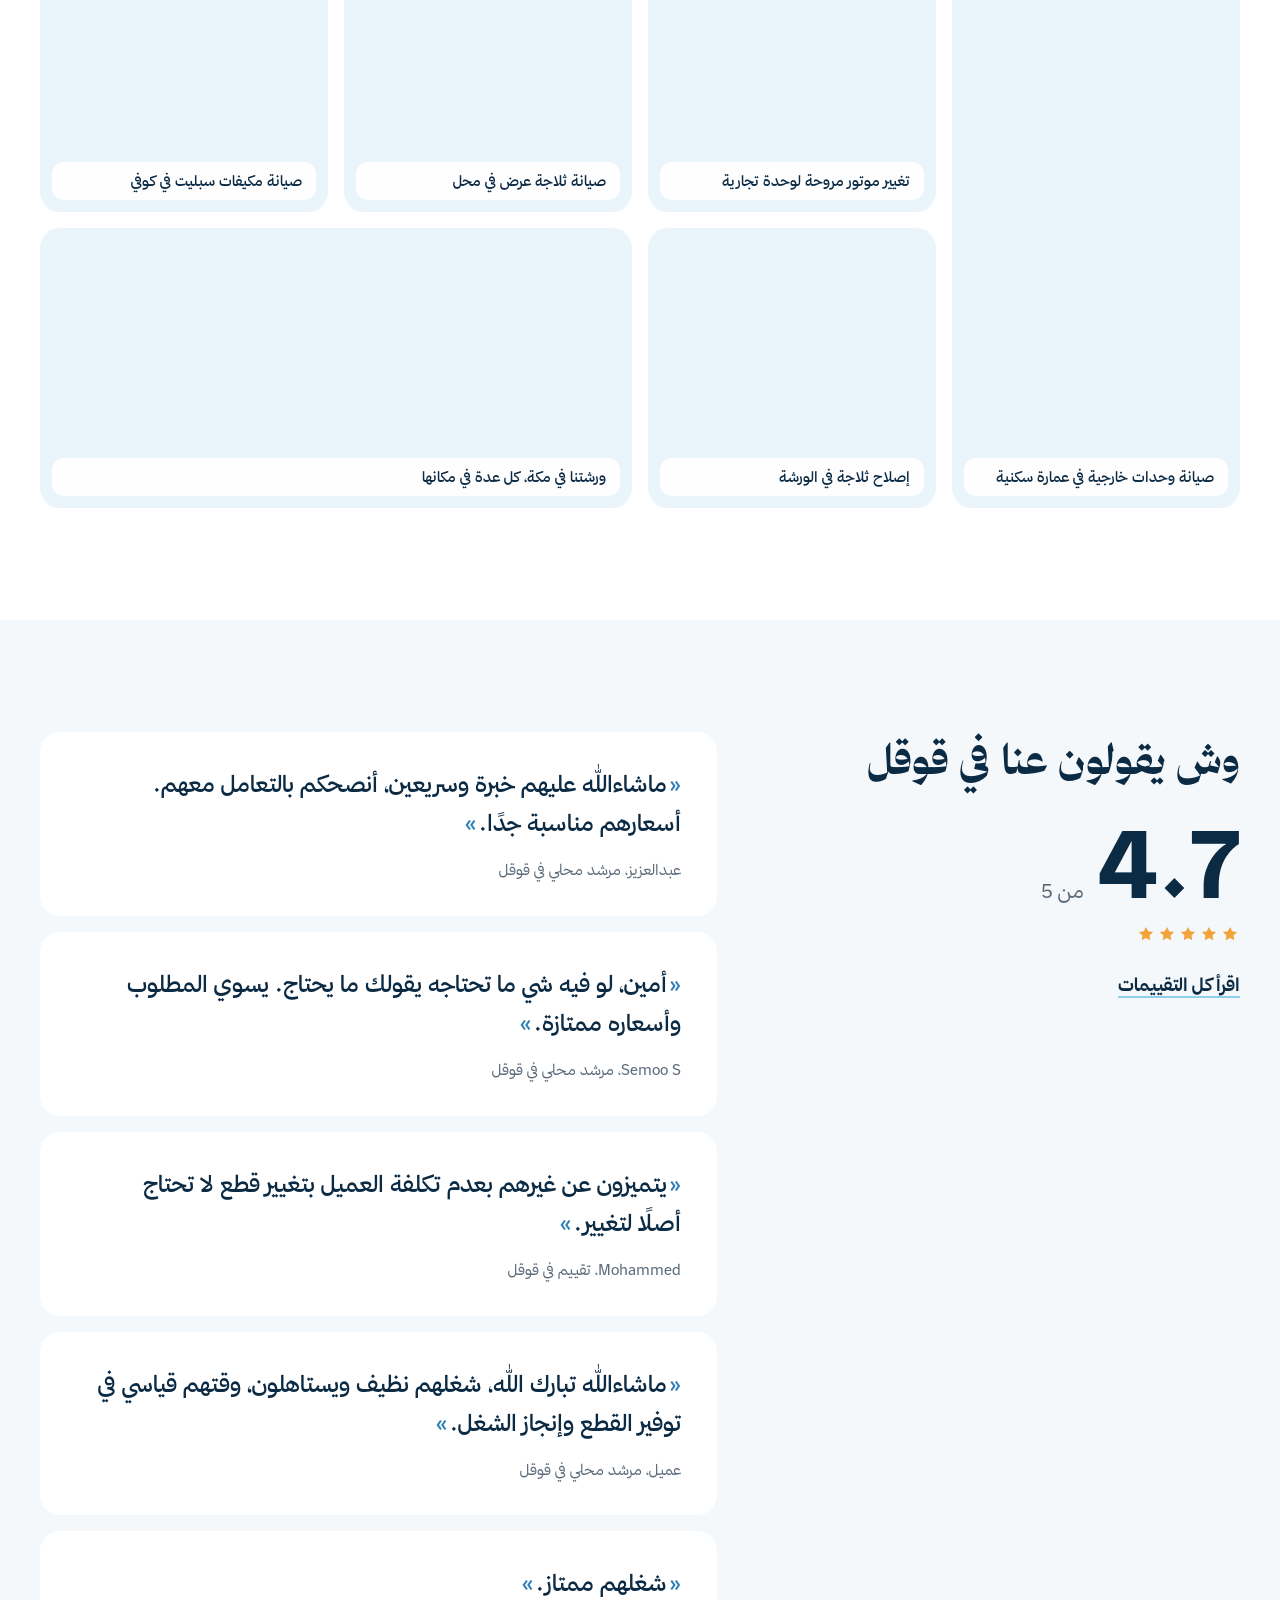
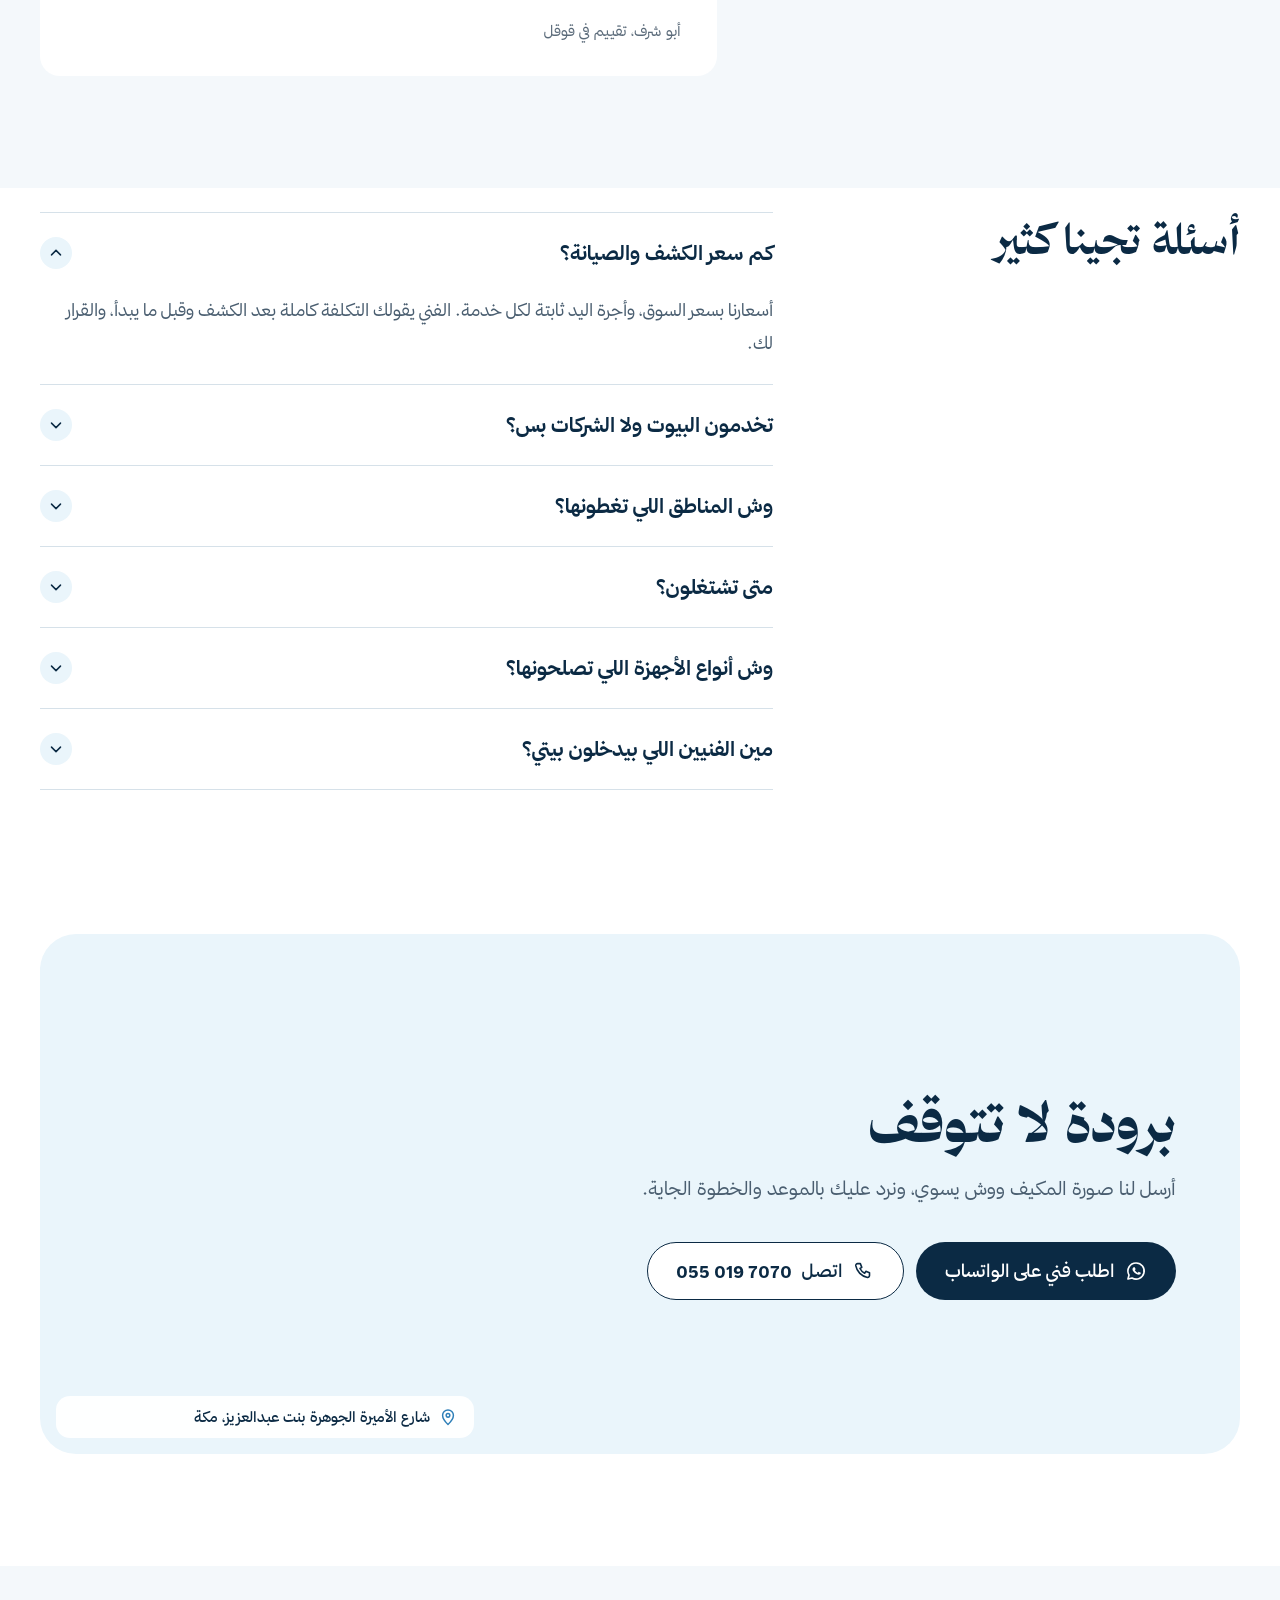
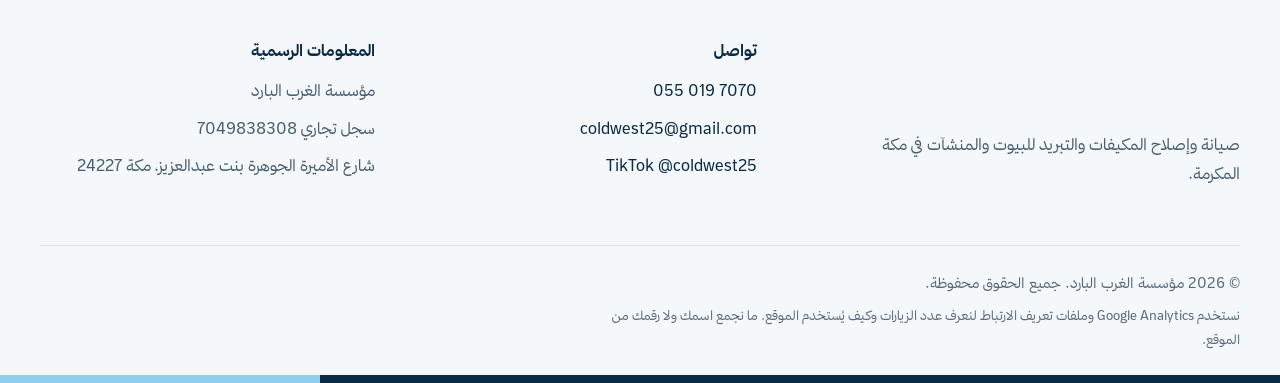
==== commit afe574ba: "Mobile polish: compact badge bar, 2-column symptom picker, flat panel Co-Authored-By: Claude Opus 5." ====
--- a/index.html
+++ b/index.html
@@ -31,7 +31,7 @@
 <link rel="preconnect" href="https://fonts.gstatic.com" crossorigin>
 <link href="https://fonts.googleapis.com/css2?family=Montserrat:wght@500;600;700&display=swap" rel="stylesheet">
 <link rel="preload" href="assets/app/brand.dat" as="fetch" crossorigin>
-<link rel="stylesheet" href="styles.css?v=20261108c">
+<link rel="stylesheet" href="styles.css?v=20261108d">
 <script type="application/ld+json">
 {"@context":"https://schema.org","@type":"HVACBusiness","@id":"https://coldwest.sa/#business","name":"مؤسسة الغرب البارد","alternateName":"Cold West","url":"https://coldwest.sa/","logo":"https://coldwest.sa/assets/brand/logo-navy.png","image":"https://coldwest.sa/assets/og/share-ar.jpg","telephone":"+966550197070","email":"coldwest25@gmail.com","address":{"@type":"PostalAddress","streetAddress":"شارع الأميرة الجوهرة بنت عبدالعزيز","addressLocality":"مكة المكرمة","postalCode":"24227","addressCountry":"SA"},"geo":{"@type":"GeoCoordinates","latitude":21.507045,"longitude":39.7868537},"areaServed":"مكة المكرمة","openingHoursSpecification":[{"@type":"OpeningHoursSpecification","dayOfWeek":["Saturday","Sunday","Monday","Tuesday","Wednesday","Thursday"],"opens":"09:30","closes":"12:00"},{"@type":"OpeningHoursSpecification","dayOfWeek":["Saturday","Sunday","Monday","Tuesday","Wednesday","Thursday"],"opens":"16:30","closes":"23:00"},{"@type":"OpeningHoursSpecification","dayOfWeek":"Friday","opens":"16:30","closes":"23:00"}],"sameAs":["https://www.tiktok.com/@coldwest25"]}
 </script>
@@ -458,12 +458,14 @@
     <p class="gbadge-scan cr-note">تقدر تتحقق من الرقم في منصة المركز السعودي للأعمال.</p>
     <button type="button" class="gbadge-cta cr-copy" data-copy="7049838308" data-done="تم النسخ">انسخ رقم السجل</button>
   </div>
-  <button type="button" class="gbadge-pill crbadge-pill" aria-expanded="false" aria-controls="crbadge-card" aria-label="سجل تجاري رقم 7049838308، اعرض التفاصيل">
-    <span class="gmark crmark"><svg class="crmark-svg" viewBox="0 0 24 24" aria-hidden="true"><use href="#i-shield"/></svg></span><span class="gbadge-label">سجل تجاري</span><span class="num">7049838308</span>
-  </button>
-  <button type="button" class="gbadge-pill" aria-expanded="false" aria-controls="gbadge-card" aria-label="تقييمنا 4.7 من 5 في قوقل، اعرض التفاصيل">
-    <span class="gmark"><svg class="gmark-svg" viewBox="0 0 48 48" aria-hidden="true"><path fill="#EA4335" d="M24 9.5c3.5 0 6.6 1.2 9.1 3.6l6.8-6.8C35.8 2.4 30.3 0 24 0 14.6 0 6.6 5.4 2.6 13.2l7.9 6.2C12.4 13.7 17.7 9.5 24 9.5z"/><path fill="#4285F4" d="M46.1 24.6c0-1.6-.1-3.1-.4-4.6H24v9h12.4c-.5 2.9-2.2 5.3-4.6 6.9l7.4 5.8c4.3-4 6.9-9.9 6.9-17.1z"/><path fill="#FBBC05" d="M10.5 28.6c-.5-1.4-.8-3-.8-4.6s.3-3.2.8-4.6l-7.9-6.2C.9 16.5 0 20.1 0 24s.9 7.5 2.6 10.8l7.9-6.2z"/><path fill="#34A853" d="M24 48c6.5 0 11.9-2.1 15.9-5.8l-7.4-5.8c-2.1 1.4-4.8 2.3-8.5 2.3-6.3 0-11.6-4.2-13.5-9.9l-7.9 6.2C6.6 42.6 14.6 48 24 48z"/></svg></span><span class="num">4.7</span><svg class="i gbadge-star" aria-hidden="true"><use href="#i-star"/></svg><span class="gbadge-label">في قوقل</span>
-  </button>
+  <div class="gbadge-pills">
+    <button type="button" class="gbadge-pill crbadge-pill" aria-expanded="false" aria-controls="crbadge-card" aria-label="سجل تجاري رقم 7049838308، اعرض التفاصيل">
+      <span class="gmark crmark"><svg class="crmark-svg" viewBox="0 0 24 24" aria-hidden="true"><use href="#i-shield"/></svg></span><span class="gbadge-label">سجل تجاري</span><span class="num cr-num-wide">7049838308</span>
+    </button>
+    <button type="button" class="gbadge-pill" aria-expanded="false" aria-controls="gbadge-card" aria-label="تقييمنا 4.7 من 5 في قوقل، اعرض التفاصيل">
+      <span class="gmark"><svg class="gmark-svg" viewBox="0 0 48 48" aria-hidden="true"><path fill="#EA4335" d="M24 9.5c3.5 0 6.6 1.2 9.1 3.6l6.8-6.8C35.8 2.4 30.3 0 24 0 14.6 0 6.6 5.4 2.6 13.2l7.9 6.2C12.4 13.7 17.7 9.5 24 9.5z"/><path fill="#4285F4" d="M46.1 24.6c0-1.6-.1-3.1-.4-4.6H24v9h12.4c-.5 2.9-2.2 5.3-4.6 6.9l7.4 5.8c4.3-4 6.9-9.9 6.9-17.1z"/><path fill="#FBBC05" d="M10.5 28.6c-.5-1.4-.8-3-.8-4.6s.3-3.2.8-4.6l-7.9-6.2C.9 16.5 0 20.1 0 24s.9 7.5 2.6 10.8l7.9-6.2z"/><path fill="#34A853" d="M24 48c6.5 0 11.9-2.1 15.9-5.8l-7.4-5.8c-2.1 1.4-4.8 2.3-8.5 2.3-6.3 0-11.6-4.2-13.5-9.9l-7.9 6.2C6.6 42.6 14.6 48 24 48z"/></svg></span><span class="num">4.7</span><svg class="i gbadge-star" aria-hidden="true"><use href="#i-star"/></svg><span class="gbadge-label g-label-wide">في قوقل</span>
+    </button>
+  </div>
 </div>
 
 <!-- Icons: 24px grid, 1.75 stroke, round caps (brand icon style) -->
@@ -486,6 +488,6 @@
   </defs>
 </svg>
 
-<script src="script.js?v=20261108c" defer></script>
+<script src="script.js?v=20261108d" defer></script>
 </body>
 </html>
--- a/styles.css
+++ b/styles.css
@@ -438,13 +438,19 @@
   .reading { grid-area: reading; position: relative; inset: auto; width: auto; margin-block-start: 28px; }
   .section-head { margin-block-end: 36px; }
   .section-head p { font-size: 17.5px; }
-  .chips { flex-wrap: nowrap; overflow-x: auto; margin-inline: calc(-1 * var(--gutter)); padding-inline: var(--gutter); padding-block-end: 6px; scrollbar-width: none; }
-  .chips::-webkit-scrollbar { display: none; }
-  .chip { flex: none; min-height: 48px; font-size: 16px; }
-  .diag-body { padding: 28px 22px; }
-  .diag-body h3 { font-size: 22px; }
+  /* Phone: all six symptoms visible at once, two even columns, no sideways scroll */
+  .diagnose .section-head { margin-block-end: 24px; }
+  .diagnose { padding-block-end: 48px; }
+  .chips { display: grid; grid-template-columns: repeat(2, minmax(0, 1fr)); gap: 8px; margin-block-end: 16px; }
+  .chip { min-height: 50px; padding-inline: 14px 12px; gap: 8px; border-radius: 14px; font-size: 15.5px; line-height: 1.35; text-align: start; }
+  .chip .i { width: 20px; height: 20px; }
+  /* One panel, not a card inside a card: the "what we do" part sits under a hairline */
+  .diag-panel { border-radius: 20px; }
+  .diag-body { padding: 24px 20px 20px; }
+  .diag-body h3 { font-size: 21px; line-height: 1.45; text-wrap: balance; }
   .causes li { font-size: 16.5px; }
-  .diag-side { padding: 26px 22px; }
+  .diag-side { margin: 0 20px; padding: 20px 0 24px; background: transparent; border-radius: 0; border-block-start: 1px solid rgba(46, 127, 184, .18); gap: 10px; }
+  #diag-do { font-size: 16px; }
   .diag-side .btn { align-self: stretch; }
   .aud { grid-template-columns: 1fr; }
   .aud img { height: auto; min-height: 0; aspect-ratio: 16 / 10; }
@@ -522,24 +528,31 @@
 }
 html[dir="ltr"] .gbadge, html[lang="en"] .gbadge { inset-inline-end: max(16px, env(safe-area-inset-right, 0px)); }
 .gbadge > * { pointer-events: auto; }
-.gmark { display: inline-grid; place-items: center; width: 30px; height: 30px; border-radius: 50%; background: var(--white); flex: none; }
-.gmark-svg { width: 18px; height: 18px; }
-
+.gmark { display: inline-grid; place-items: center; width: 28px; height: 28px; border-radius: 50%; background: var(--white); flex: none; }
+.gmark-svg { width: 16px; height: 16px; }
+
+/* One navy bar holding both badges: commercial register | Google rating */
+.gbadge-pills {
+  display: inline-flex; align-items: stretch; padding: 4px; border-radius: 999px;
+  background: linear-gradient(160deg, var(--navy) 0%, var(--navy-deep) 100%);
+  box-shadow: 0 12px 28px -12px rgba(6, 26, 43, .55), 0 0 0 1px rgba(142, 207, 238, .22);
+  transition: transform .45s var(--ease-out), opacity .3s ease;
+}
 .gbadge-pill {
-  display: inline-flex; align-items: center; gap: 8px;
-  padding: 7px 7px 7px 16px; border: 0; border-radius: 999px; cursor: pointer;
-  background: linear-gradient(160deg, var(--navy) 0%, var(--navy-deep) 100%);
-  color: var(--white); font: 500 15px/1.6 var(--sans);
-  box-shadow: 0 14px 30px -12px rgba(6, 26, 43, .55), 0 0 0 1px rgba(142, 207, 238, .22);
-  transform: translateY(0); opacity: 1;
-  transition: transform .45s var(--ease-out), opacity .3s ease, box-shadow .2s ease;
-}
-html[lang="en"] .gbadge-pill { padding: 7px 16px 7px 7px; }
-.gbadge-pill .num { font-weight: 700; font-size: 16px; }
-.gbadge-star { width: 16px; height: 16px; color: var(--amber); }
+  display: inline-flex; align-items: center; gap: 7px;
+  padding-block: 3px; padding-inline: 4px 12px; border: 0; border-radius: 999px; cursor: pointer;
+  background: transparent; color: var(--white); font: 500 14px/1.6 var(--sans);
+  transition: background-color .2s ease;
+}
+.gbadge-pill + .gbadge-pill { position: relative; margin-inline-start: 5px; }
+.gbadge-pill + .gbadge-pill::before {
+  content: ""; position: absolute; inset-inline-start: -3px; top: 9px; bottom: 9px; width: 1px; background: rgba(203, 233, 247, .22);
+}
+.gbadge-pill:hover, .gbadge-pill[aria-expanded="true"] { background: rgba(255, 255, 255, .1); }
+.gbadge-pill .num { font-weight: 700; font-size: 15px; }
+.gbadge-star { width: 14px; height: 14px; color: var(--amber); }
 .gbadge-label { padding-block: 0 2px; }
-.gbadge-pill:hover { box-shadow: 0 18px 34px -12px rgba(6, 26, 43, .6), 0 0 0 1px rgba(142, 207, 238, .5); }
-.gbadge.is-away .gbadge-pill, .gbadge.is-away .crbadge-pill { transform: translateY(calc(100% + 32px)); opacity: 0; pointer-events: none; }
+.gbadge.is-away .gbadge-pills { transform: translateY(calc(100% + 32px)); opacity: 0; pointer-events: none; }
 
 .gbadge-card {
   width: min(320px, calc(100vw - 32px));
@@ -582,20 +595,24 @@
 
 @media (max-height: 700px) { .gbadge-qr { width: 150px; } .gbadge-qr-ring { padding: 12px; } }
 @media (max-width: 640px) {
-  .gbadge-pill { font-size: 14px; padding-block: 6px; }
-  .gmark { width: 28px; height: 28px; }
+  /* Phone: a compact bar — the CR number and «في قوقل» live in the cards */
+  .gbadge { bottom: calc(12px + env(safe-area-inset-bottom, 0px)); }
+  .cr-num-wide, .g-label-wide { display: none; }
+  .gbadge-pills { padding: 3px; }
+  .gbadge-pill { font-size: 13px; padding-inline: 3px 10px; gap: 6px; }
+  .gbadge-pill .num { font-size: 14px; }
+  .gmark { width: 26px; height: 26px; }
 }
 @media (prefers-reduced-motion: reduce) {
-  .gbadge-pill { transition: opacity .2s ease; }
-  .gbadge.is-away .gbadge-pill, .gbadge.is-away .crbadge-pill { transform: none; }
+  .gbadge-pills { transition: opacity .2s ease; }
+  .gbadge.is-away .gbadge-pills { transform: none; }
   .gbadge-card { animation: none; }
 }
 
-/* Commercial register badge (sits above the Google pill) */
+/* Commercial register badge (first segment of the badge bar) */
 .crmark { background: var(--ice-light); color: var(--navy); }
-.crmark-svg { width: 18px; height: 18px; }
-.crbadge-pill .num { font-size: 15px; font-weight: 600; letter-spacing: .02em; }
-.crbadge-pill { transition-delay: .04s; }
+.crmark-svg { width: 16px; height: 16px; }
+.crbadge-pill .num { font-size: 14px; font-weight: 600; letter-spacing: .02em; }
 .cr-label { margin-block: 16px 0; font-size: 14px; line-height: 1.7; color: var(--ice-light); padding-block-end: 2px; }
 .cr-number .num { font-size: 34px; font-weight: 700; line-height: 1.2; letter-spacing: .03em; }
 .cr-facts { display: grid; gap: 2px; margin-block: 12px 0; padding: 12px 16px 14px; border-radius: var(--r-card); background: rgba(255, 255, 255, .07); }
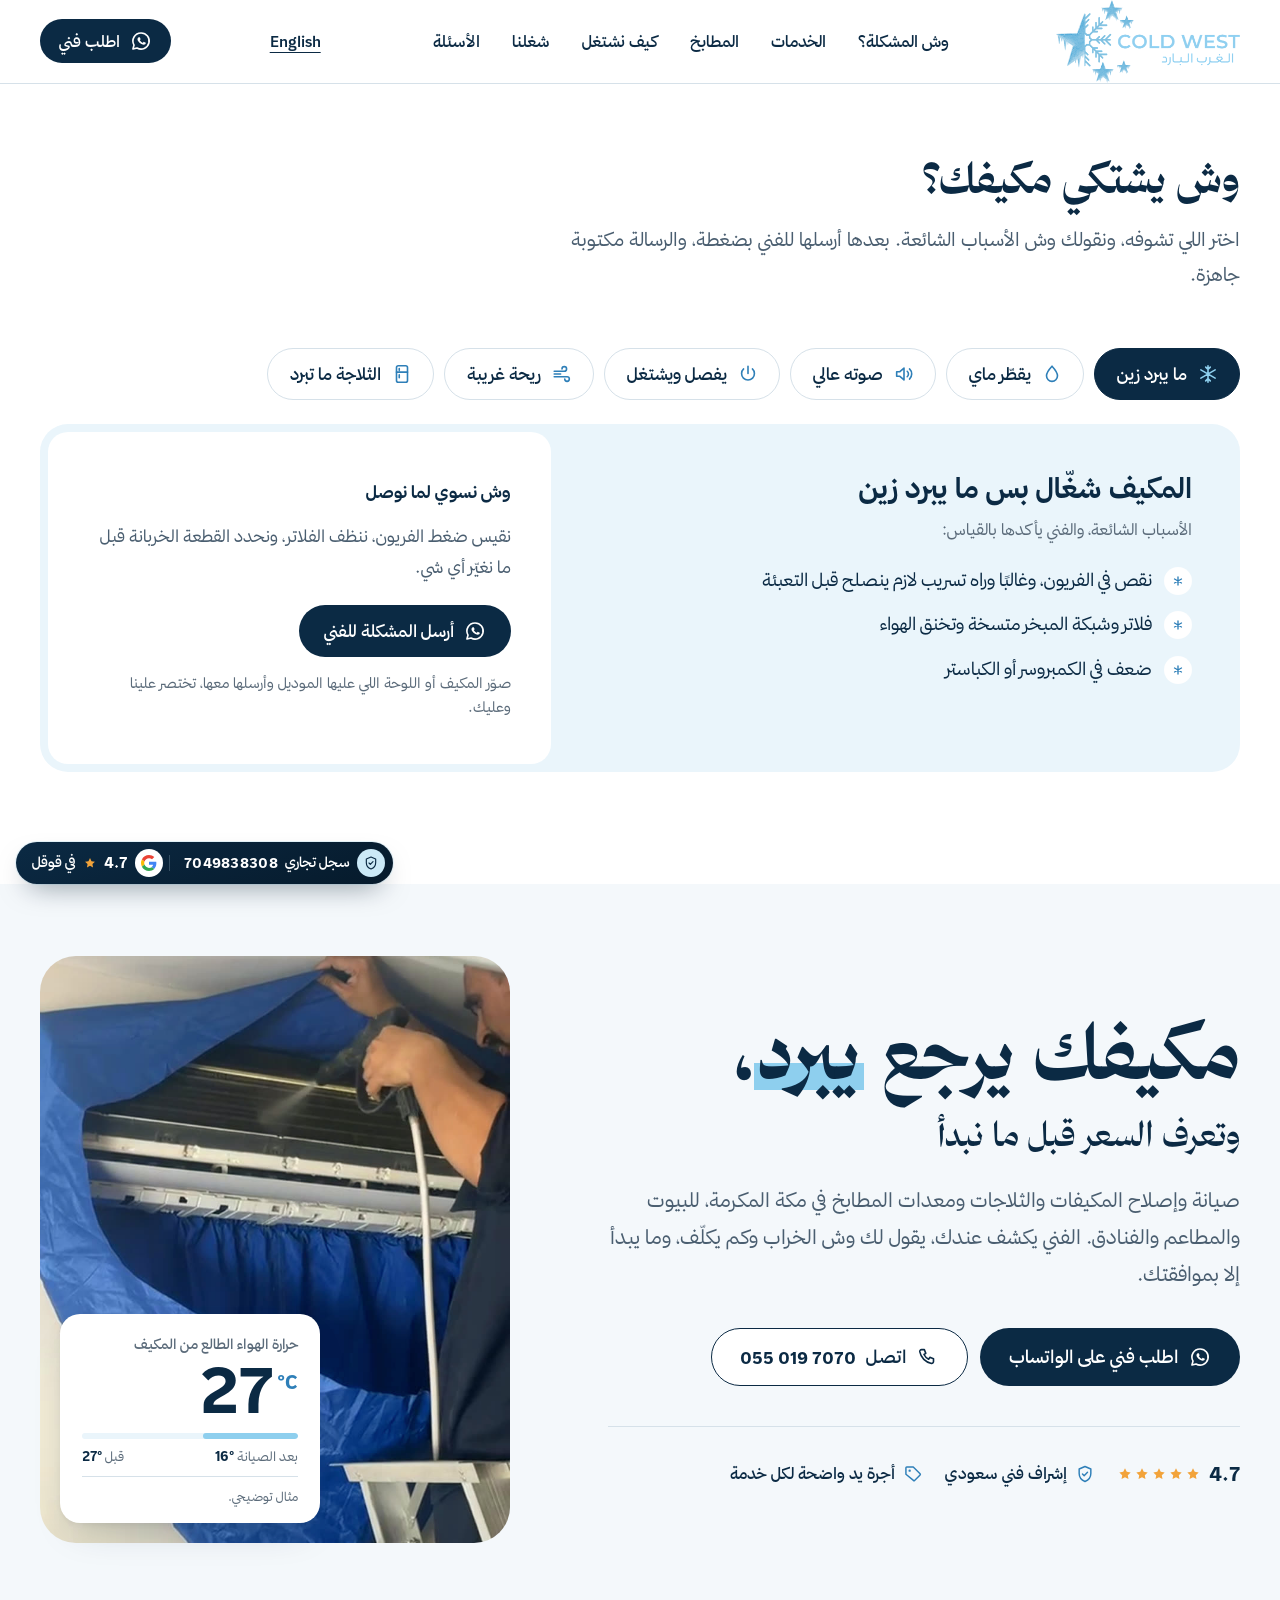
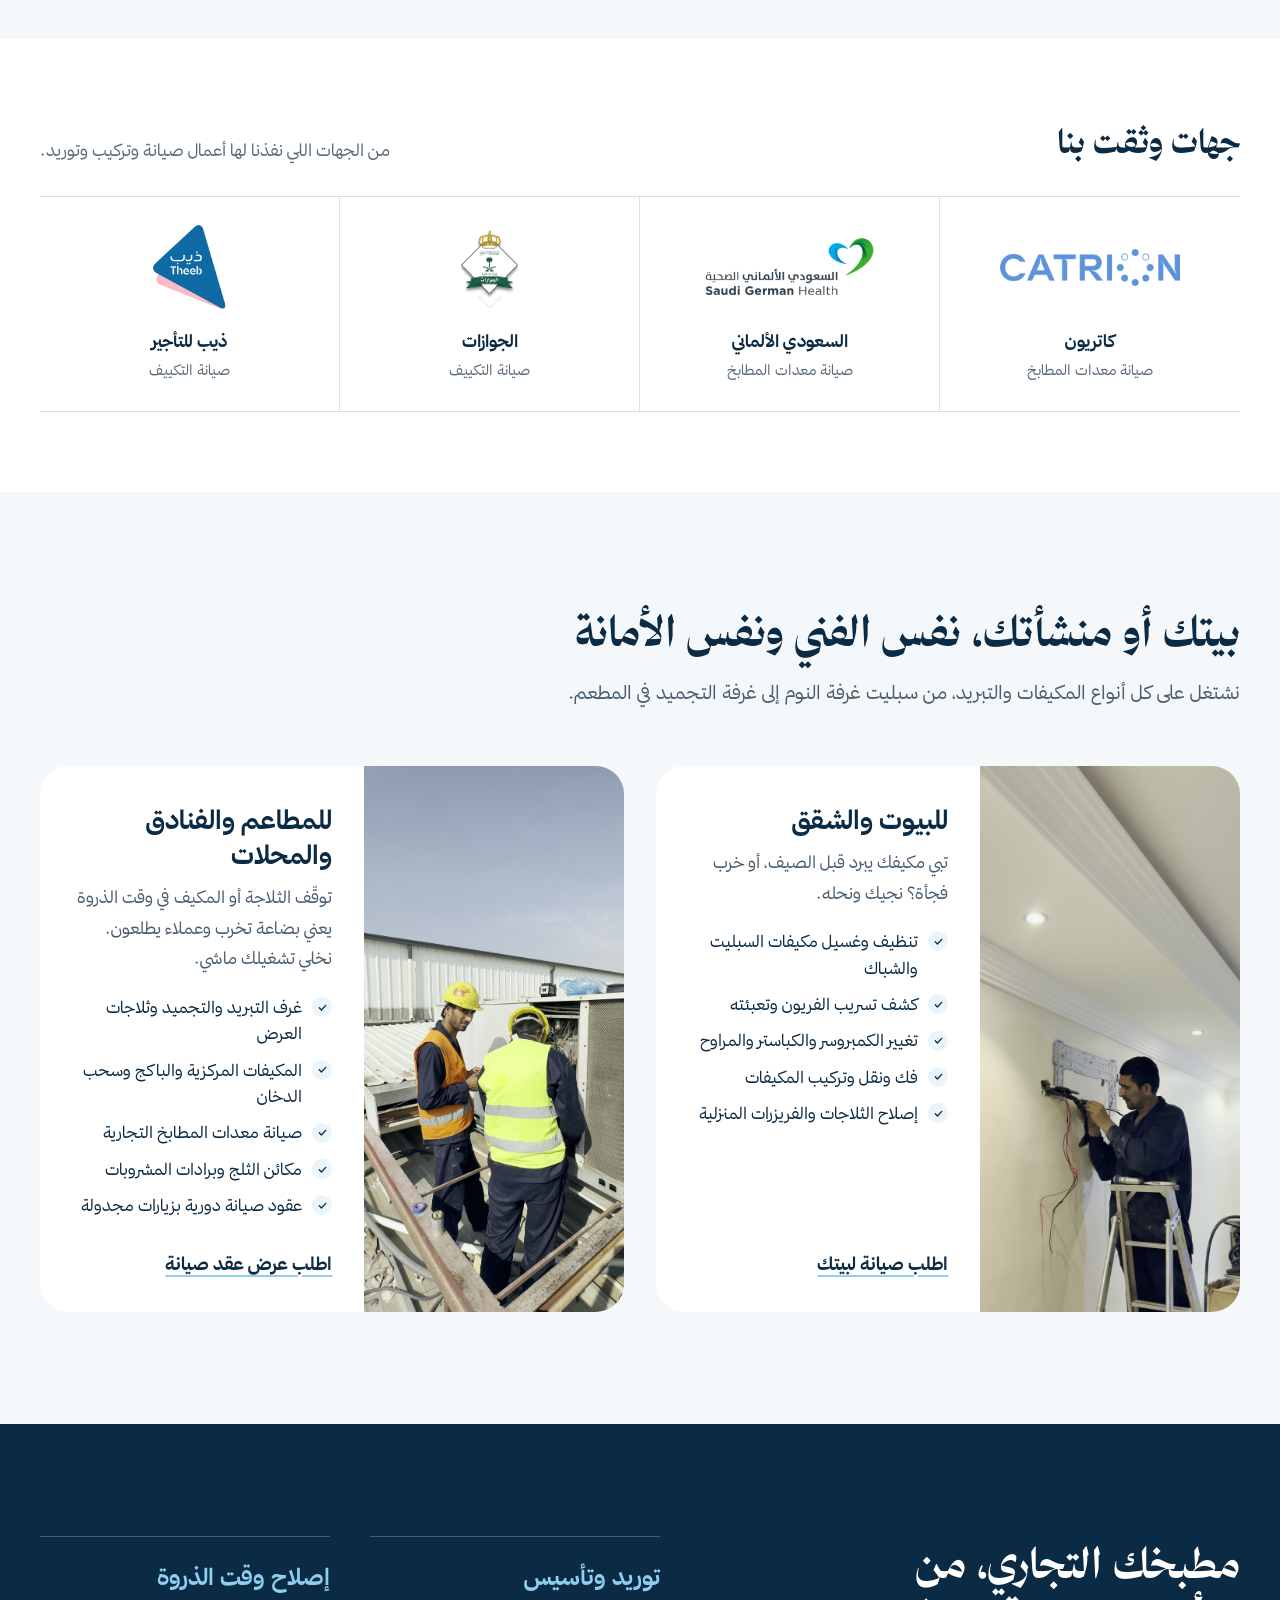
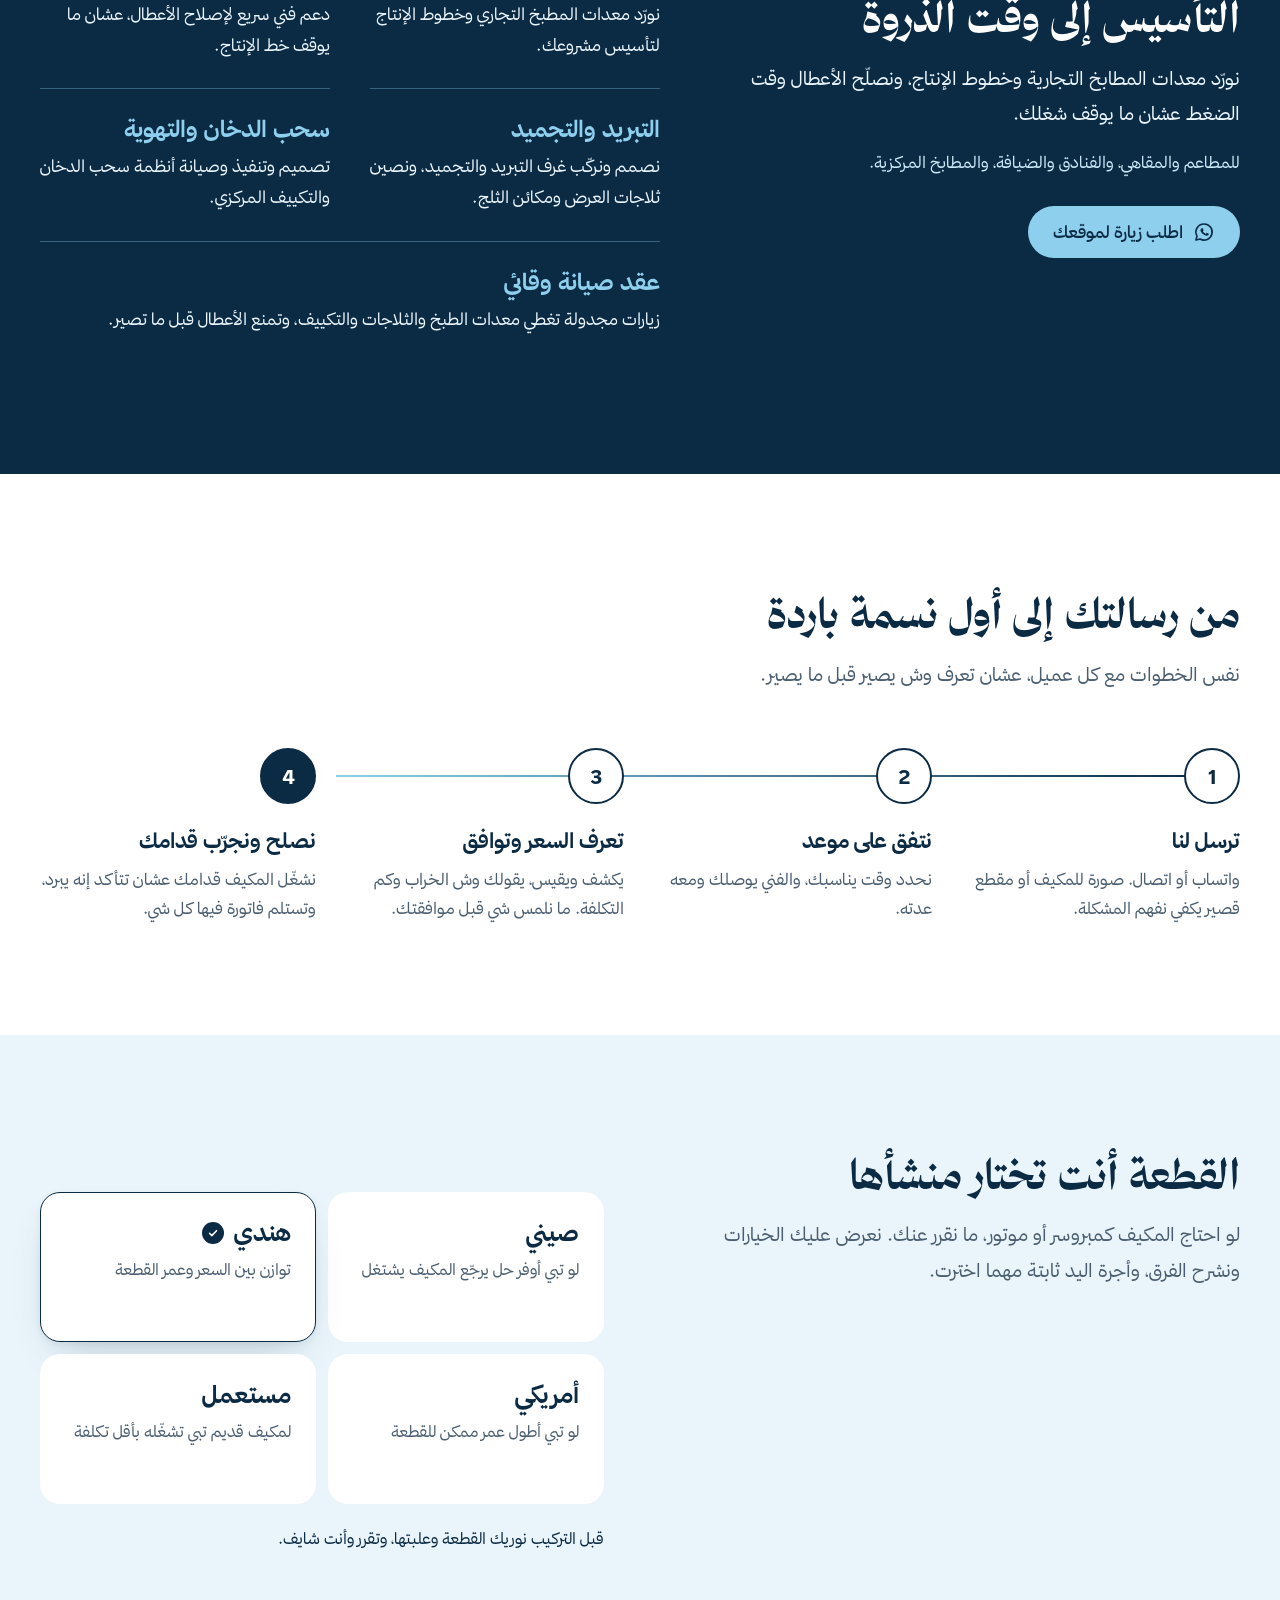
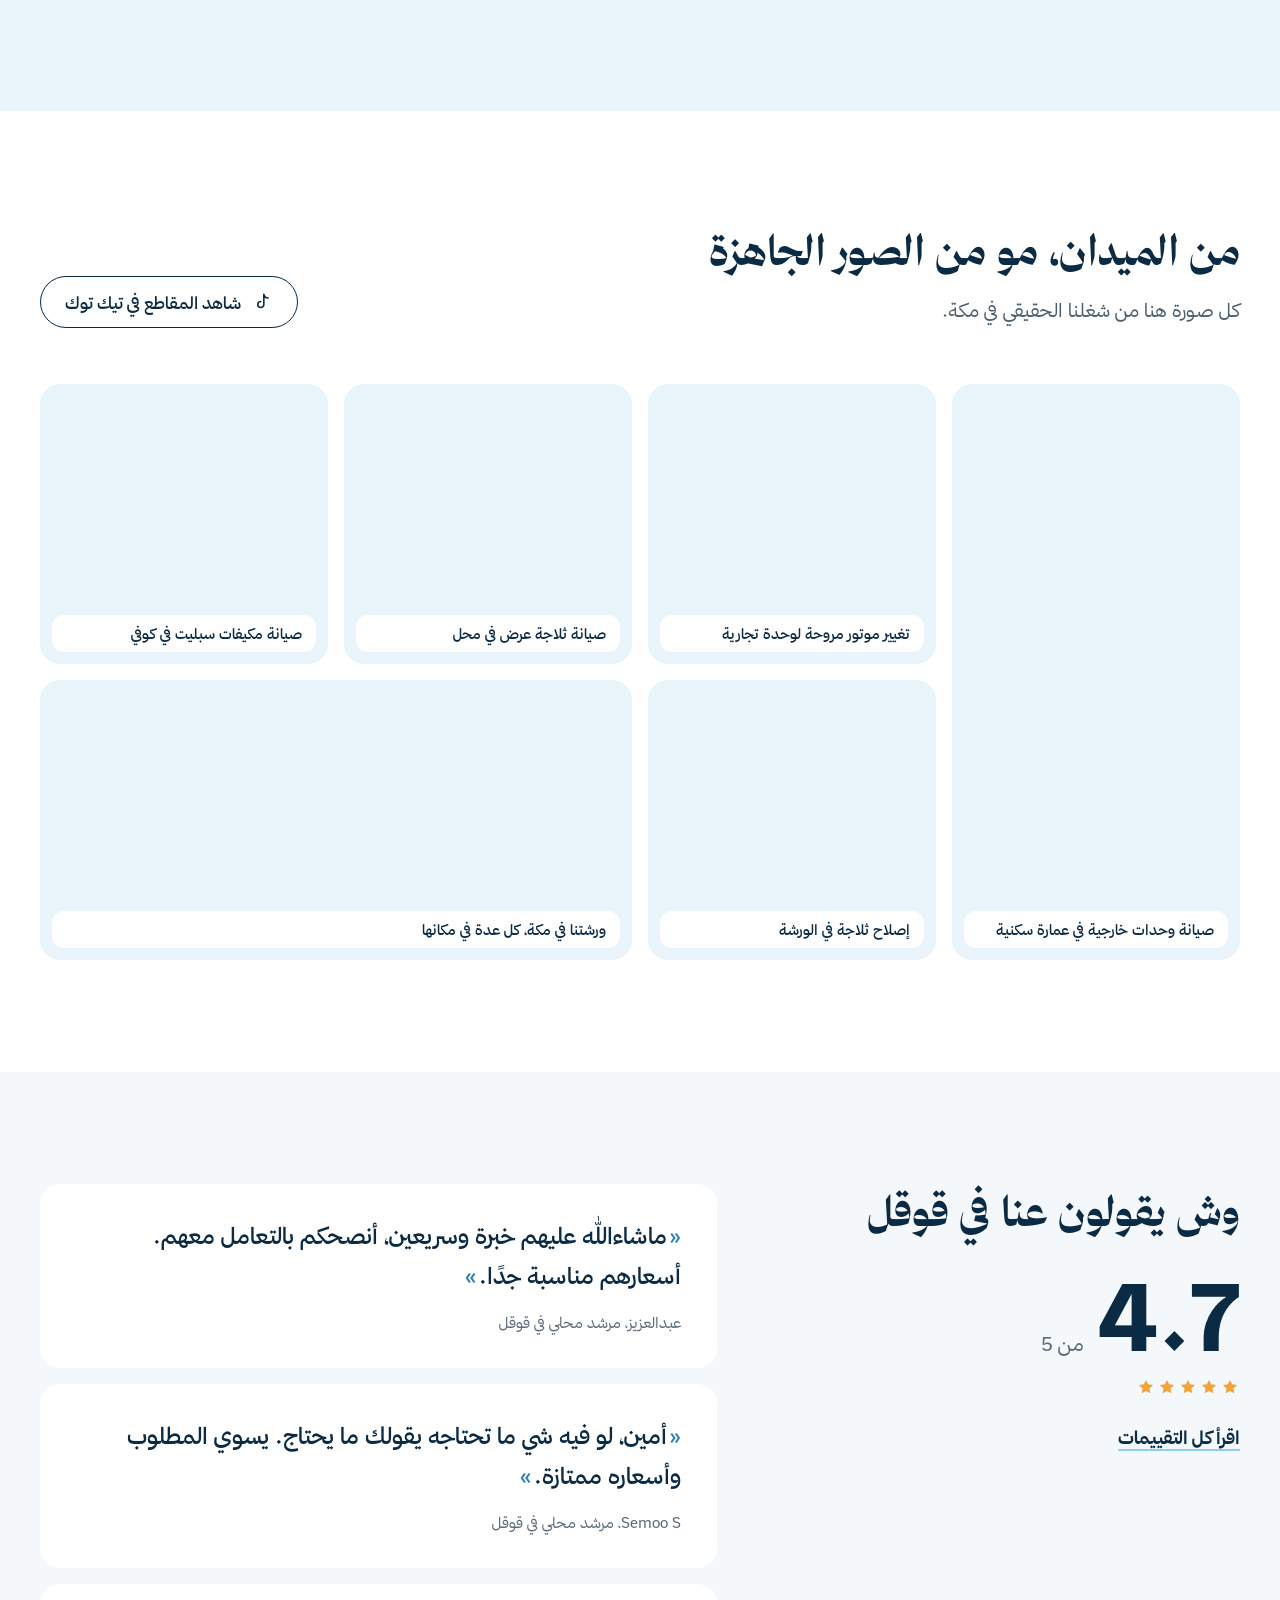
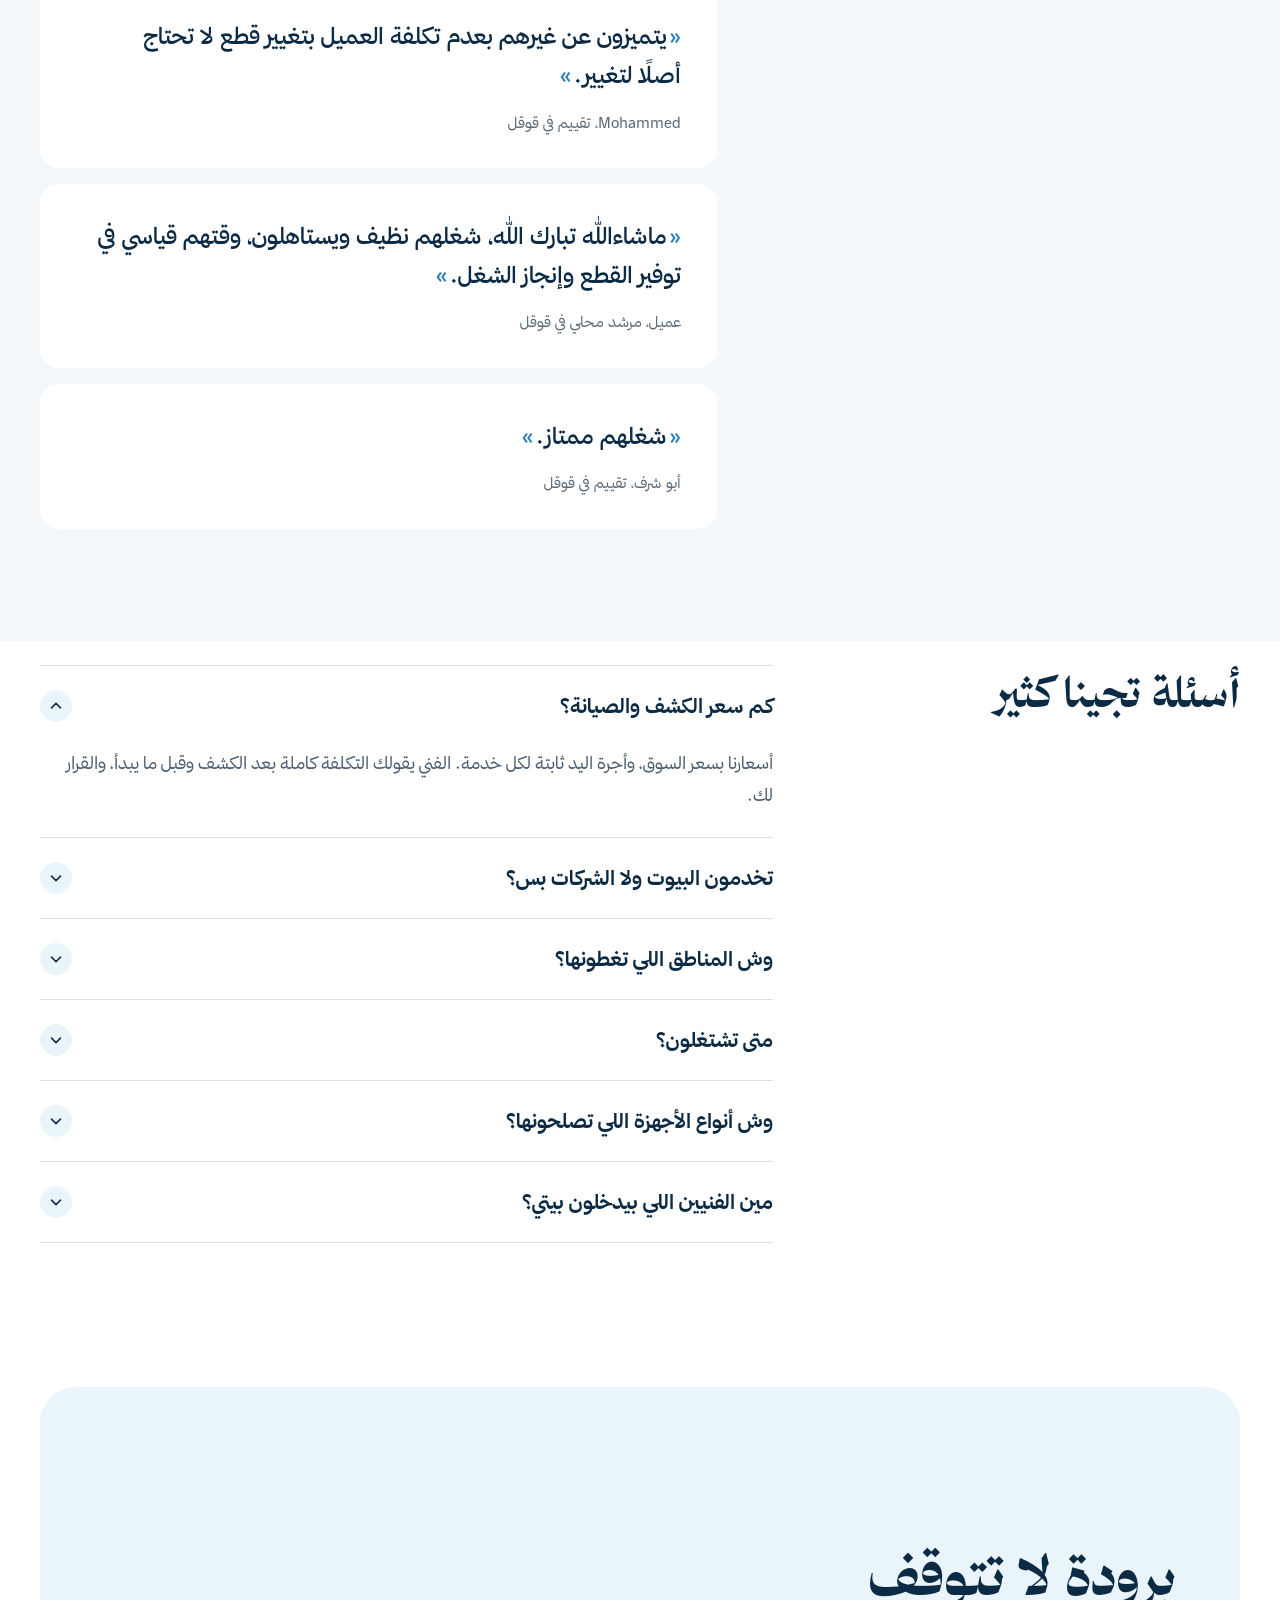
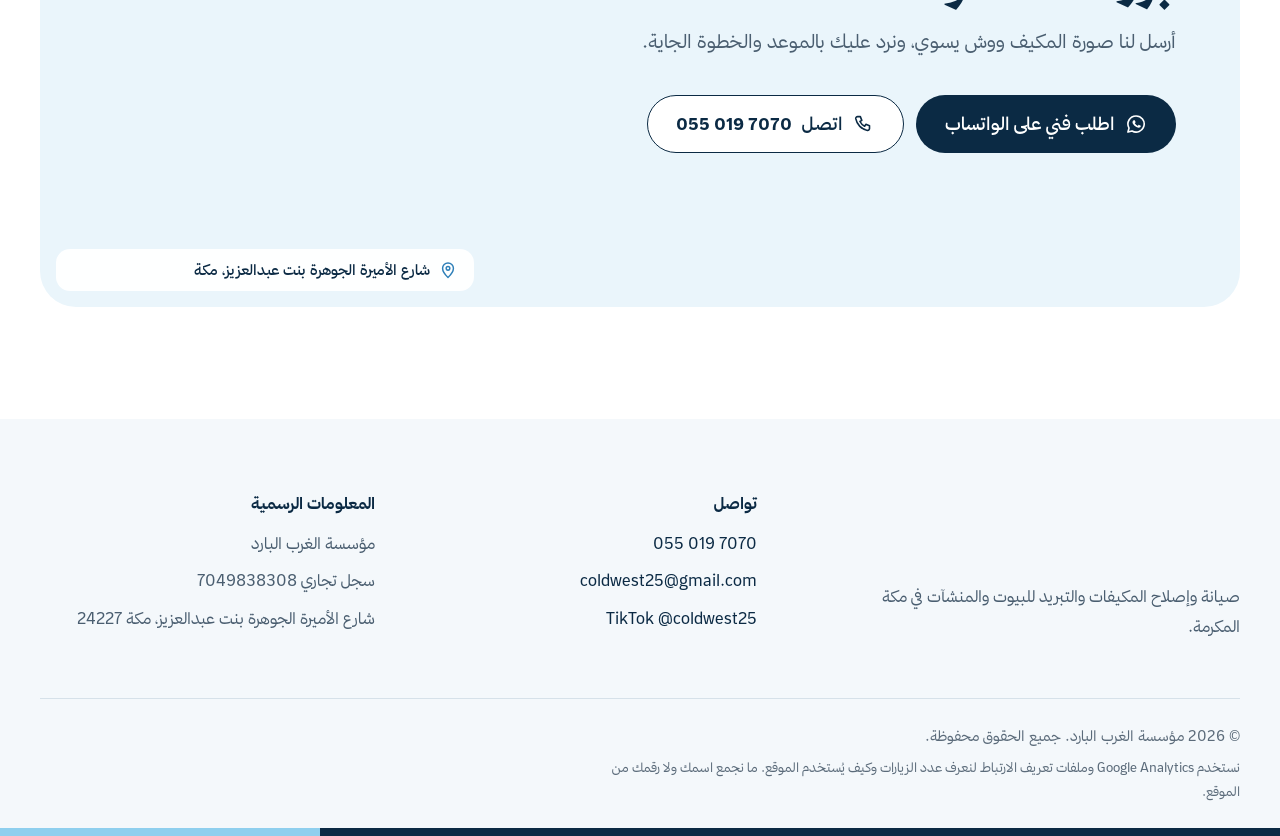
==== commit 7c07807b: "Add «جهات وثقت بنا» client logos section; allow GA4/Ads endpoints in CSP Co-Authored-By: Claude Opus" ====
--- a/index.html
+++ b/index.html
@@ -3,7 +3,7 @@
 <head>
 <meta charset="utf-8">
 <meta name="viewport" content="width=device-width, initial-scale=1">
-<meta http-equiv="Content-Security-Policy" content="default-src 'self'; script-src 'self' https://www.googletagmanager.com; style-src 'self' https://fonts.googleapis.com; font-src 'self' https://fonts.gstatic.com; img-src 'self' data: https://*.google-analytics.com https://www.googletagmanager.com; connect-src 'self' https://*.google-analytics.com https://*.analytics.google.com https://www.googletagmanager.com; base-uri 'self'; form-action 'none'; upgrade-insecure-requests">
+<meta http-equiv="Content-Security-Policy" content="default-src 'self'; script-src 'self' https://www.googletagmanager.com; style-src 'self' https://fonts.googleapis.com; font-src 'self' https://fonts.gstatic.com; img-src 'self' data: https://*.google-analytics.com https://*.googletagmanager.com https://*.g.doubleclick.net https://*.google.com https://*.google.com.sa; connect-src 'self' https://*.google-analytics.com https://*.analytics.google.com https://*.googletagmanager.com https://*.g.doubleclick.net https://*.google.com https://*.google.com.sa; base-uri 'self'; form-action 'none'; upgrade-insecure-requests">
 <title>الغرب البارد | صيانة مكيفات وثلاجات ومعدات مطابخ في مكة المكرمة</title>
 <meta name="description" content="صيانة وإصلاح المكيفات والثلاجات ومعدات المطابخ في مكة المكرمة للبيوت والمطاعم والفنادق. فني يكشف عندك، تعرف السعر قبل ما نبدأ، وإشراف فني سعودي.">
 <meta name="robots" content="index, follow">
@@ -31,7 +31,7 @@
 <link rel="preconnect" href="https://fonts.gstatic.com" crossorigin>
 <link href="https://fonts.googleapis.com/css2?family=Montserrat:wght@500;600;700&display=swap" rel="stylesheet">
 <link rel="preload" href="assets/app/brand.dat" as="fetch" crossorigin>
-<link rel="stylesheet" href="styles.css?v=20261108d">
+<link rel="stylesheet" href="styles.css?v=20261120a">
 <script type="application/ld+json">
 {"@context":"https://schema.org","@type":"HVACBusiness","@id":"https://coldwest.sa/#business","name":"مؤسسة الغرب البارد","alternateName":"Cold West","url":"https://coldwest.sa/","logo":"https://coldwest.sa/assets/brand/logo-navy.png","image":"https://coldwest.sa/assets/og/share-ar.jpg","telephone":"+966550197070","email":"coldwest25@gmail.com","address":{"@type":"PostalAddress","streetAddress":"شارع الأميرة الجوهرة بنت عبدالعزيز","addressLocality":"مكة المكرمة","postalCode":"24227","addressCountry":"SA"},"geo":{"@type":"GeoCoordinates","latitude":21.507045,"longitude":39.7868537},"areaServed":"مكة المكرمة","openingHoursSpecification":[{"@type":"OpeningHoursSpecification","dayOfWeek":["Saturday","Sunday","Monday","Tuesday","Wednesday","Thursday"],"opens":"09:30","closes":"12:00"},{"@type":"OpeningHoursSpecification","dayOfWeek":["Saturday","Sunday","Monday","Tuesday","Wednesday","Thursday"],"opens":"16:30","closes":"23:00"},{"@type":"OpeningHoursSpecification","dayOfWeek":"Friday","opens":"16:30","closes":"23:00"}],"sameAs":["https://www.tiktok.com/@coldwest25"]}
 </script>
@@ -136,6 +136,38 @@
           <p class="reading-note">مثال توضيحي.</p>
         </div>
       </figure>
+    </div>
+  </section>
+
+  <!-- Clients -->
+  <section class="clients" aria-labelledby="clients-title">
+    <div class="wrap">
+      <div class="clients-head">
+        <h2 id="clients-title">جهات وثقت بنا</h2>
+        <p>من الجهات اللي نفذنا لها أعمال صيانة وتركيب وتوريد.</p>
+      </div>
+      <ul class="clients-grid">
+        <li class="client">
+          <span class="client-logo client-logo-catrion"><img src="assets/clients/catrion.png" alt="شعار كاتريون" width="520" height="106" loading="lazy" decoding="async"></span>
+          <span class="client-name">كاتريون</span>
+          <span class="client-work">صيانة معدات المطابخ</span>
+        </li>
+        <li class="client">
+          <span class="client-logo client-logo-sgh"><img src="assets/clients/sgh.png" alt="شعار السعودي الألماني" width="520" height="185" loading="lazy" decoding="async"></span>
+          <span class="client-name">السعودي الألماني</span>
+          <span class="client-work">صيانة معدات المطابخ</span>
+        </li>
+        <li class="client">
+          <span class="client-logo client-logo-jawazat"><img src="assets/clients/jawazat.png" alt="شعار الجوازات" width="114" height="169" loading="lazy" decoding="async"></span>
+          <span class="client-name">الجوازات</span>
+          <span class="client-work">صيانة التكييف</span>
+        </li>
+        <li class="client">
+          <span class="client-logo client-logo-theeb"><img src="assets/clients/theeb.png" alt="شعار ذيب للتأجير" width="226" height="260" loading="lazy" decoding="async"></span>
+          <span class="client-name">ذيب للتأجير</span>
+          <span class="client-work">صيانة التكييف</span>
+        </li>
+      </ul>
     </div>
   </section>
 
@@ -488,6 +520,6 @@
   </defs>
 </svg>
 
-<script src="script.js?v=20261108d" defer></script>
+<script src="script.js?v=20261120a" defer></script>
 </body>
 </html>
--- a/styles.css
+++ b/styles.css
@@ -199,6 +199,36 @@
 .is-swapping .diag-body > *, .is-swapping #diag-do { opacity: 0; }
 
 /* ---------- Services / audience ---------- */
+/* Clients: organisations that trusted us */
+.clients { background: var(--white); padding-block: 80px; }
+.clients-head { display: flex; align-items: end; justify-content: space-between; gap: 12px 40px; flex-wrap: wrap; margin-block-end: 32px; }
+.clients-head h2 { font: 700 clamp(26px, 2.6vw, 34px)/1.35 var(--display); color: var(--navy); text-wrap: balance; }
+.clients-head p { font-size: 17px; line-height: 1.75; color: var(--steel); max-width: 46ch; }
+.clients-grid { display: grid; grid-template-columns: repeat(4, minmax(0, 1fr)); border-block: 1px solid var(--line); }
+.client { display: grid; justify-items: center; align-content: start; gap: 4px; padding: 28px 20px 26px; text-align: center; }
+.client + .client { border-inline-start: 1px solid var(--line); }
+.client-logo { display: grid; place-items: center; height: 84px; width: 100%; margin-block-end: 14px; }
+.client-logo img { height: auto; width: auto; max-height: 84px; max-width: min(100%, 180px); object-fit: contain; }
+.client-logo-catrion img { max-height: 40px; }
+.client-logo-sgh img { max-height: 60px; }
+.client-name { font: 700 17px/1.6 var(--sans); color: var(--navy); }
+.client-work { font-size: 14.5px; line-height: 1.7; color: var(--steel); padding-block-end: 2px; }
+@media (max-width: 640px) {
+  .clients { padding-block: 56px; }
+  .clients-head { margin-block-end: 20px; }
+  .clients-head p { font-size: 16px; }
+  .clients-grid { grid-template-columns: repeat(2, minmax(0, 1fr)); }
+  .client { padding: 22px 10px 20px; }
+  .client:nth-child(3), .client:nth-child(4) { border-block-start: 1px solid var(--line); }
+  .client:nth-child(3) { border-inline-start: 0; }
+  .client-logo { height: 64px; margin-block-end: 10px; }
+  .client-logo img { max-height: 64px; max-width: min(100%, 140px); }
+  .client-logo-catrion img { max-height: 30px; }
+  .client-logo-sgh img { max-height: 48px; }
+  .client-name { font-size: 15.5px; }
+  .client-work { font-size: 13.5px; }
+}
+
 .services { background: var(--paper); }
 .audience { display: grid; grid-template-columns: 1fr 1fr; gap: 32px; }
 .aud { display: grid; grid-template-columns: minmax(0, .8fr) minmax(0, 1fr); background: var(--white); border-radius: var(--r-box); overflow: hidden; }
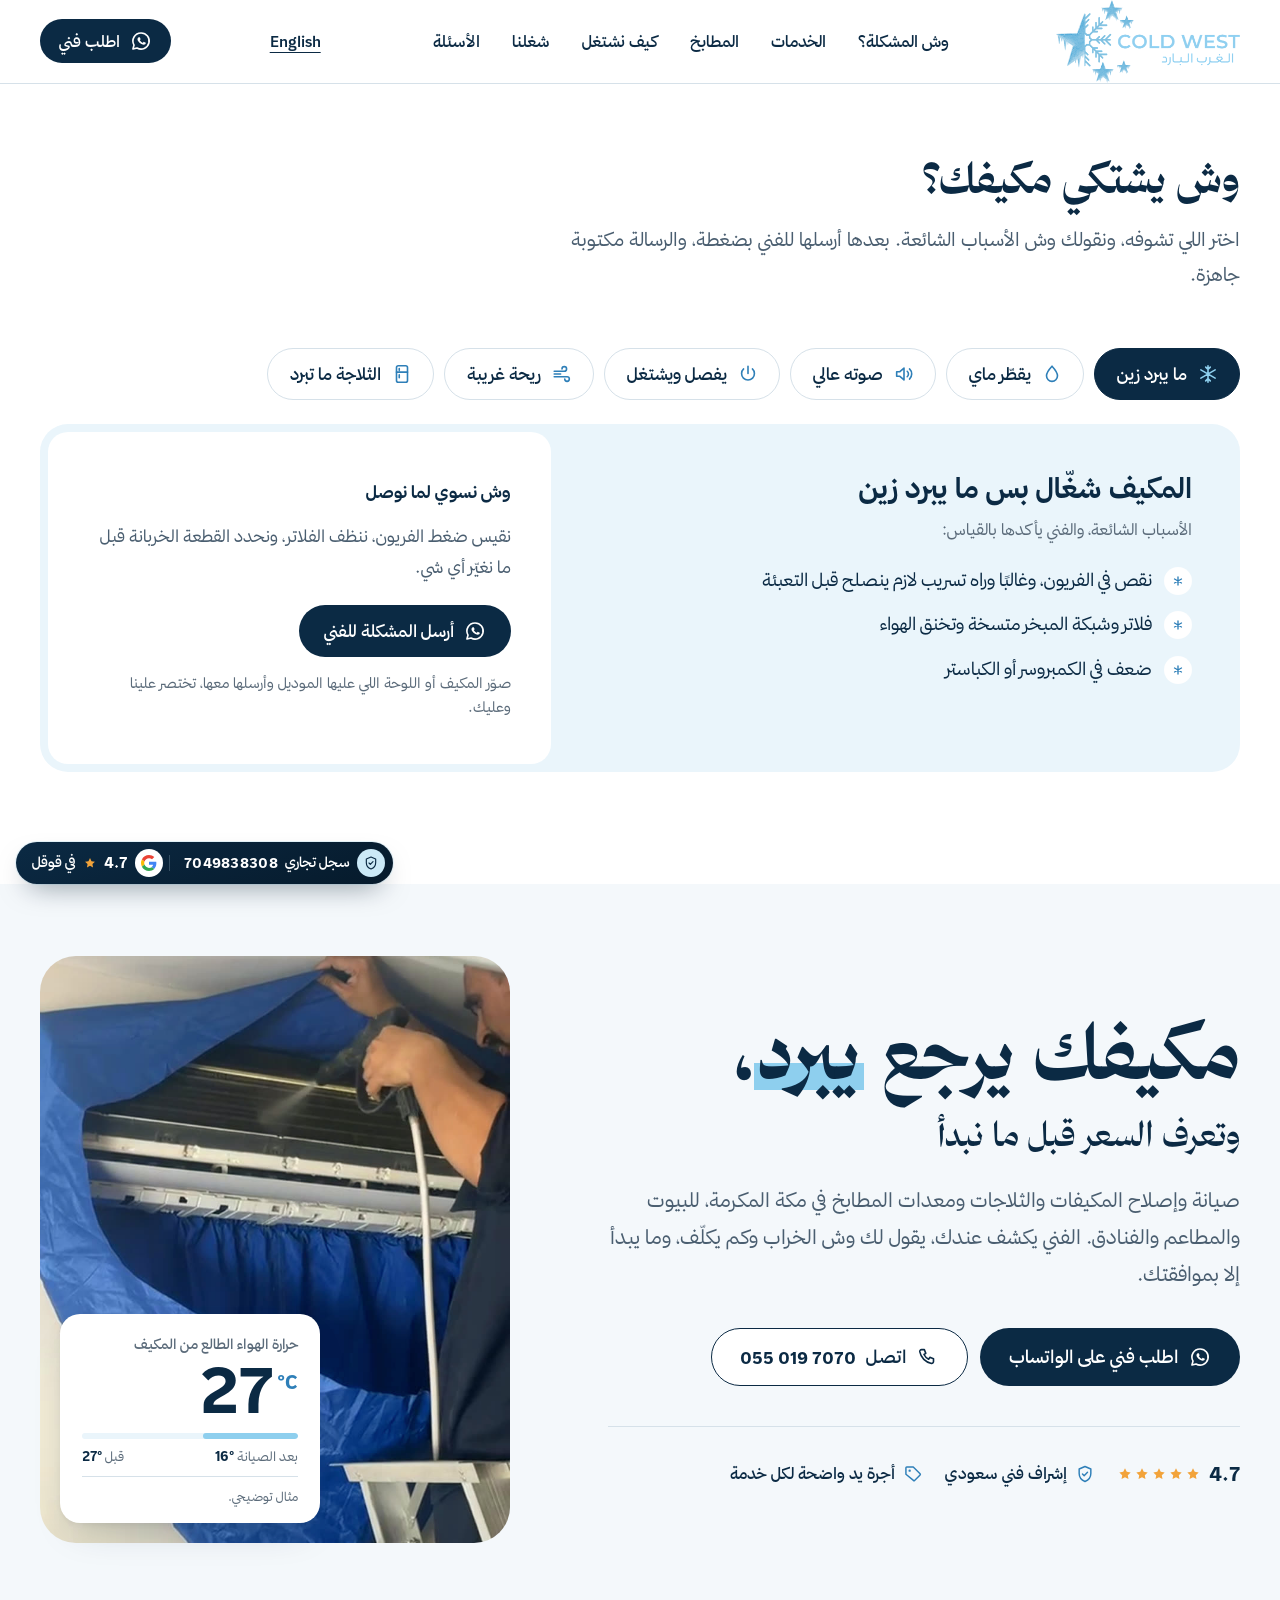
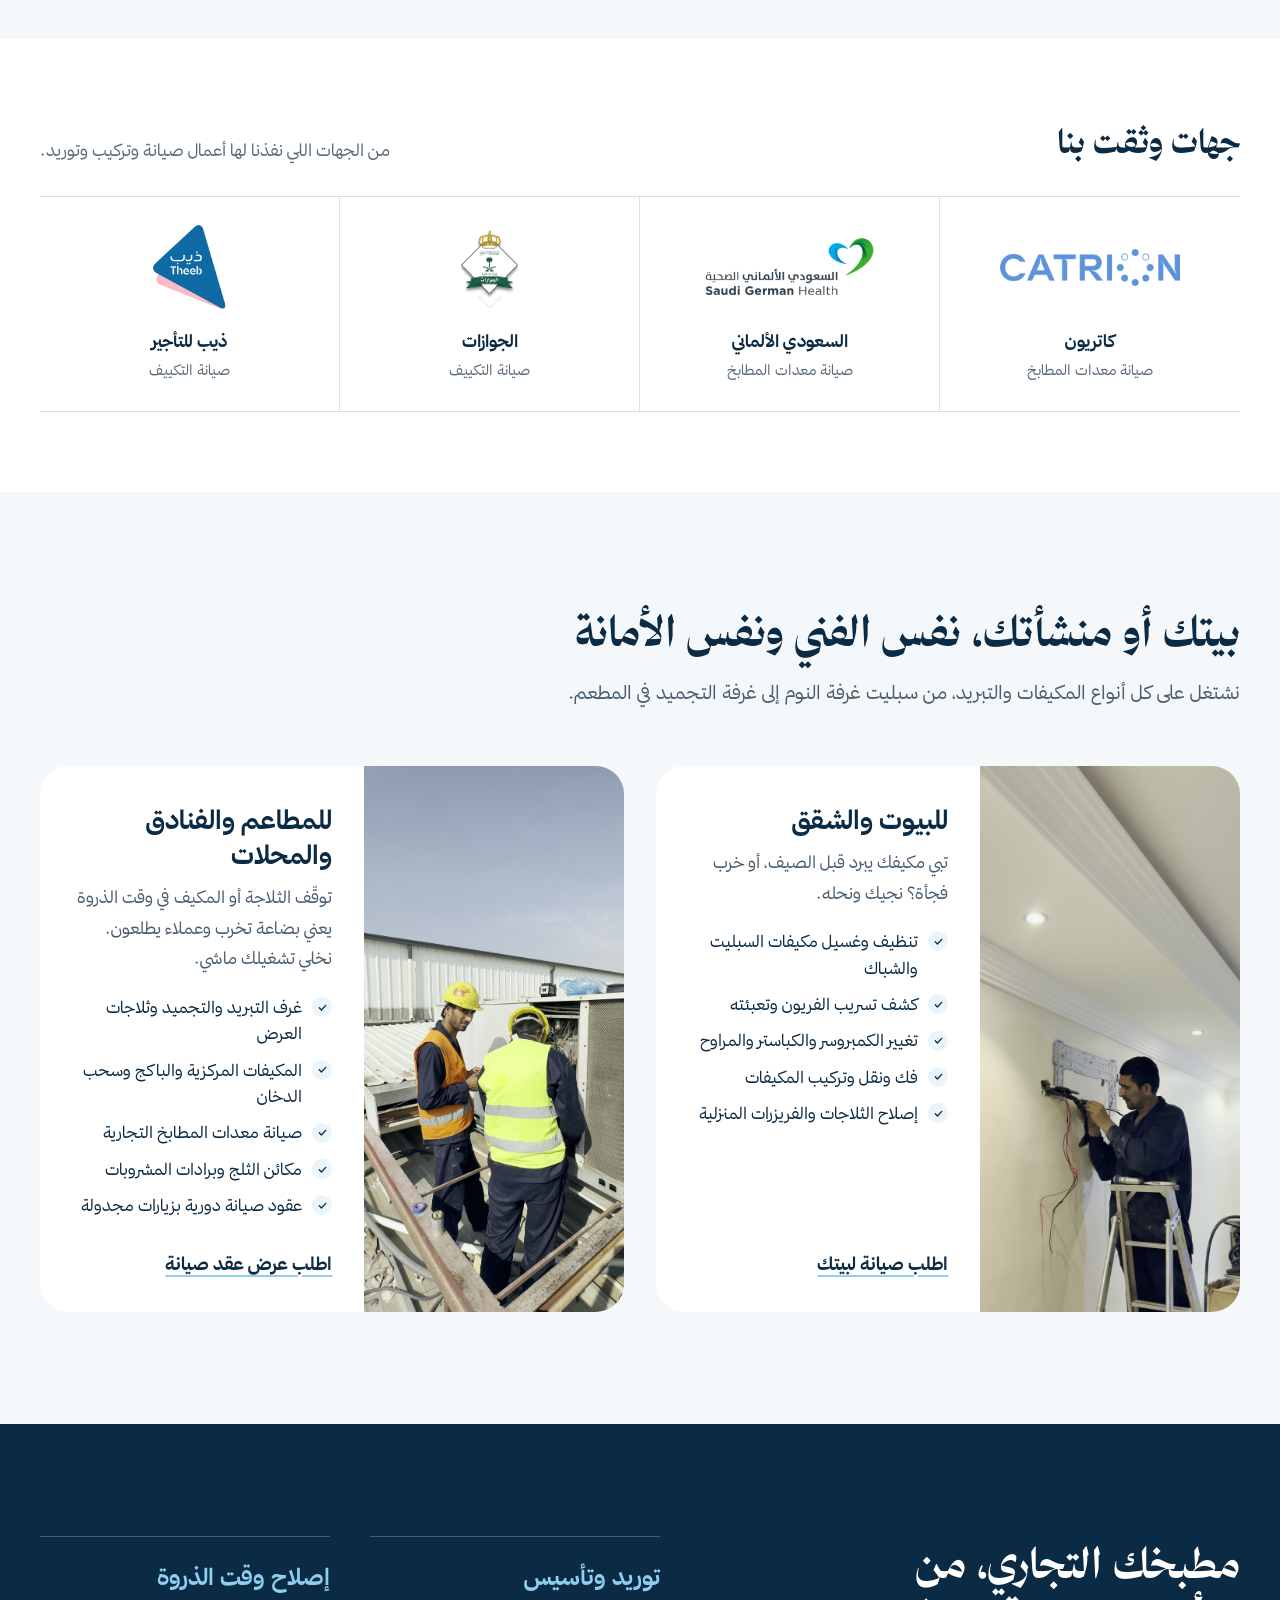
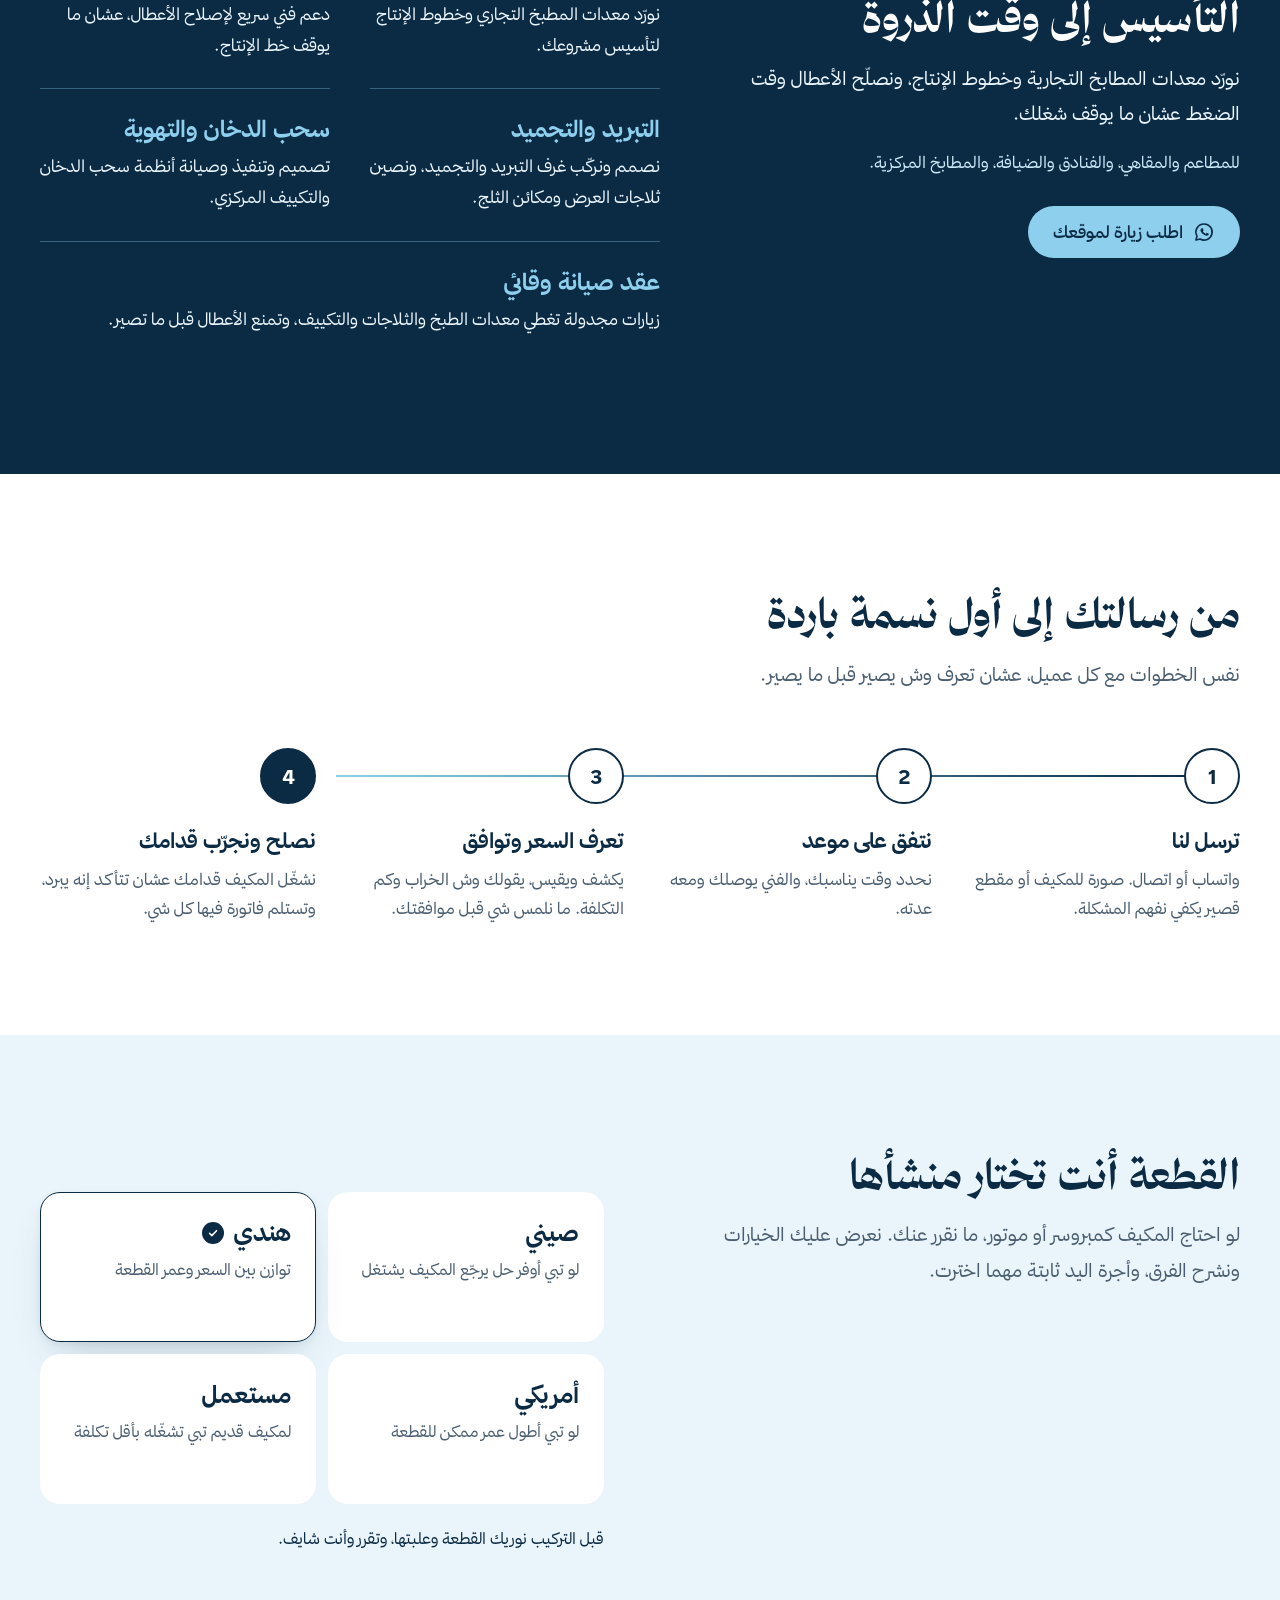
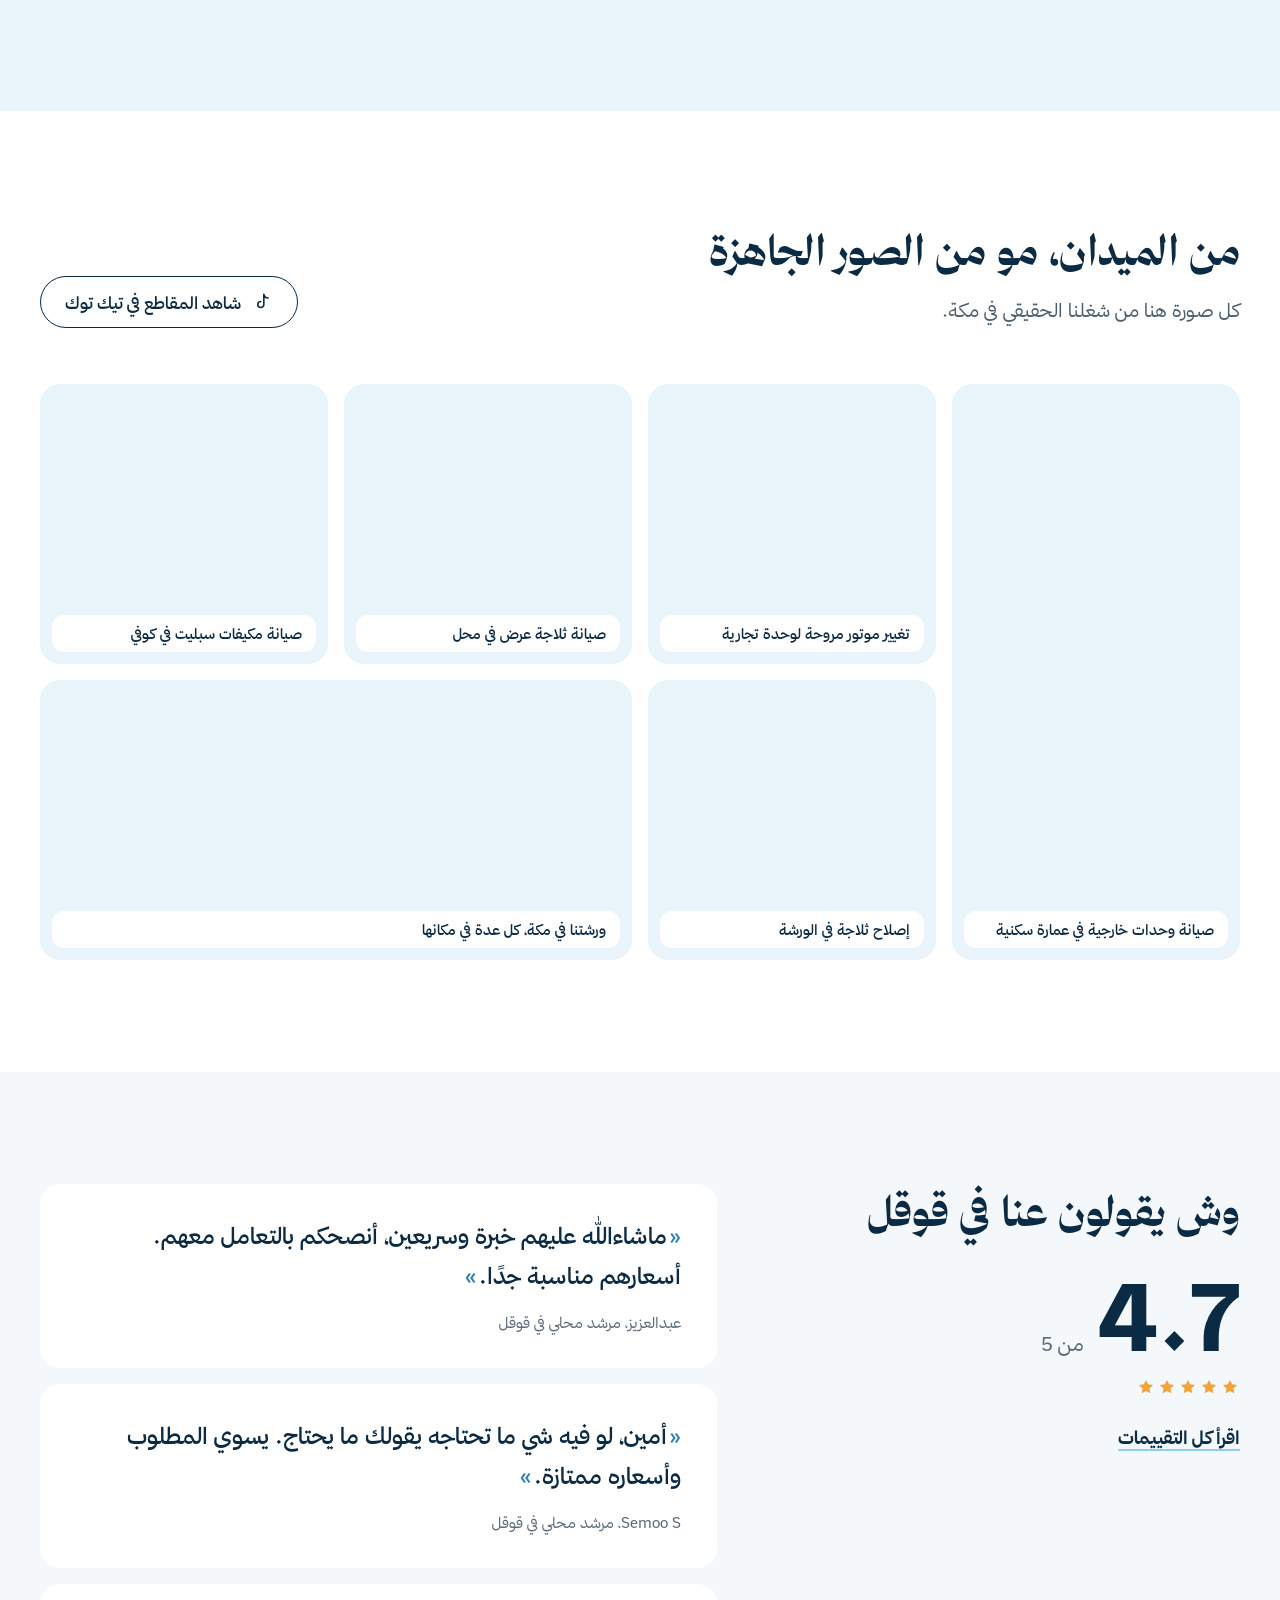
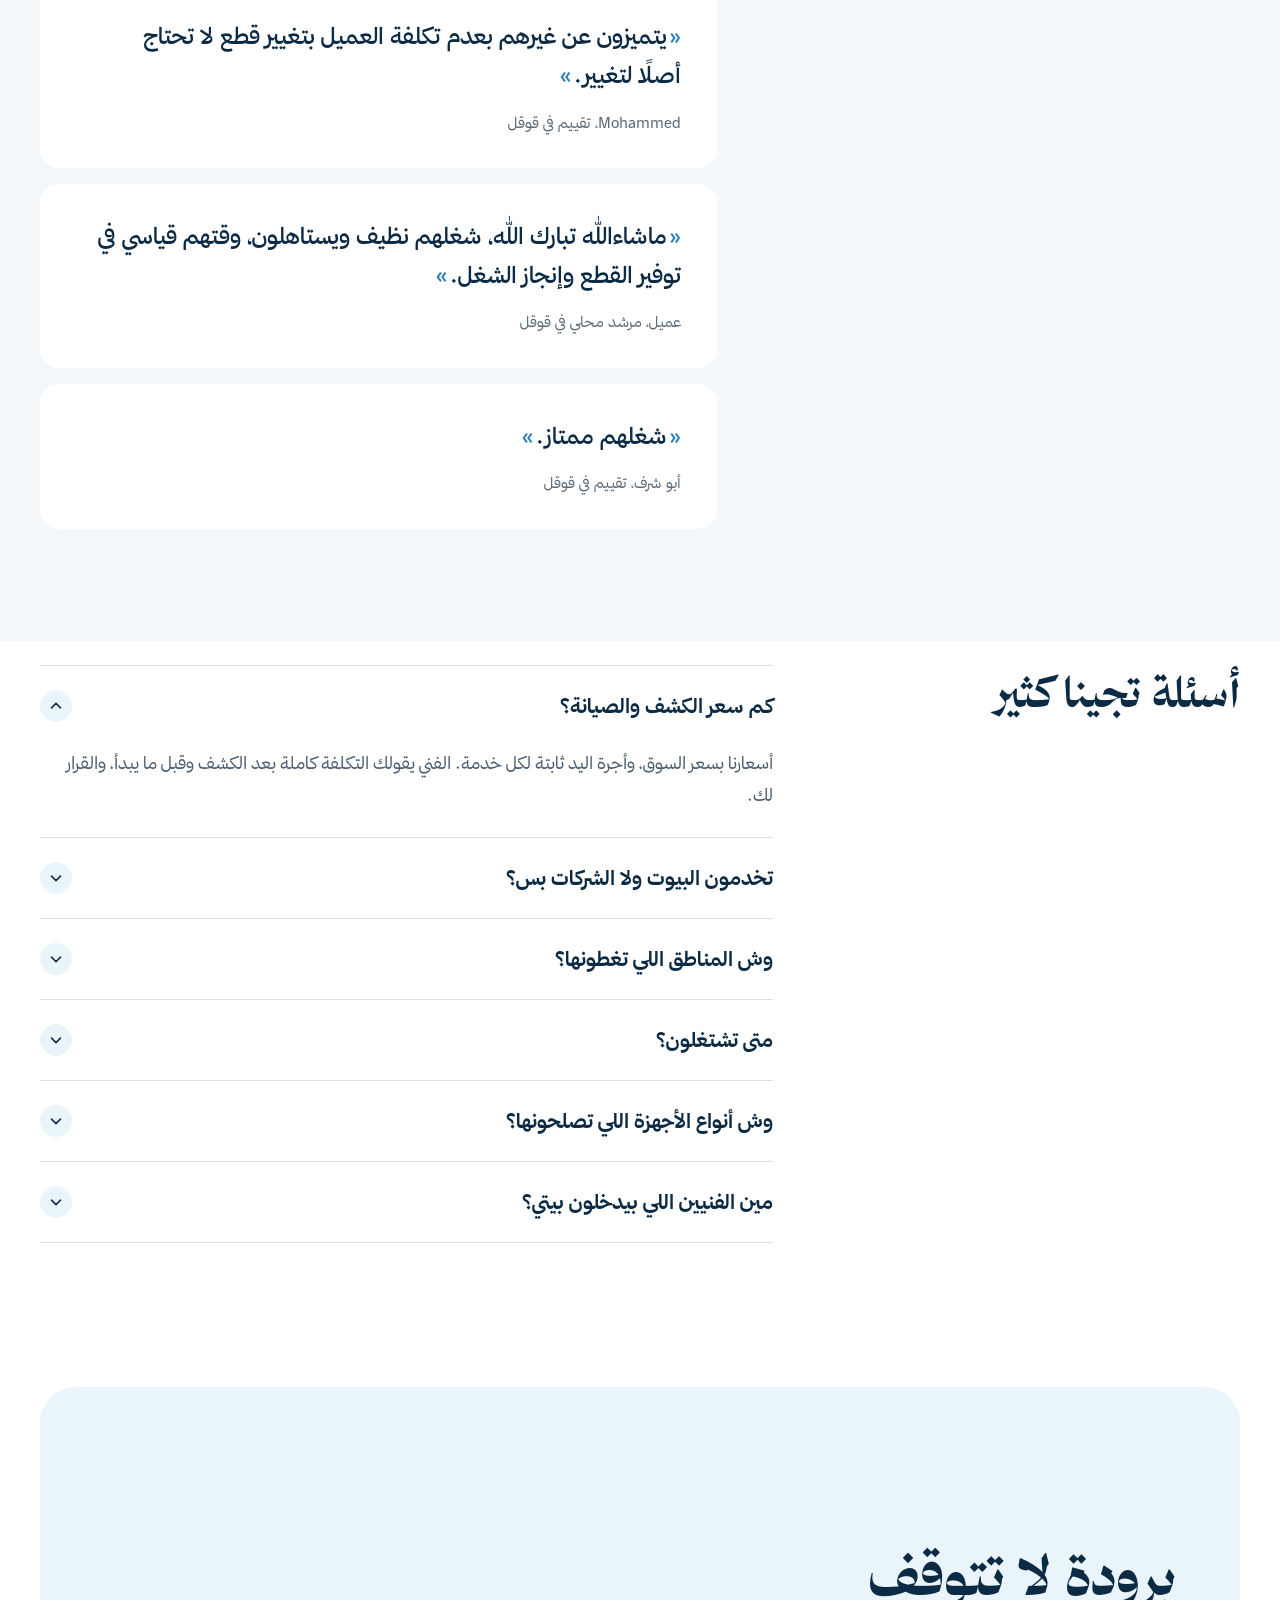
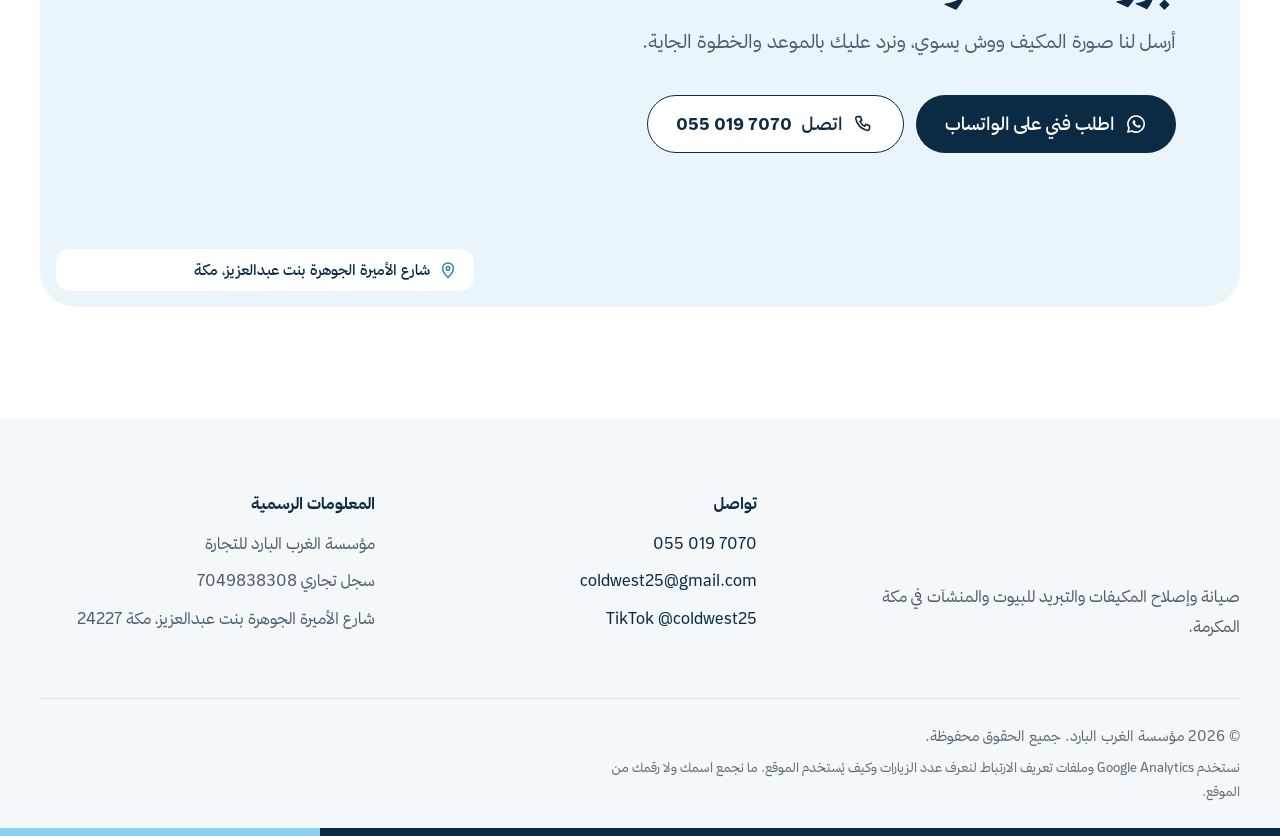
==== commit fc4a45e3: "CR card: certificate details (name, type, date, status); fix grid overflow on small phones Co-Author" ====
--- a/index.html
+++ b/index.html
@@ -31,7 +31,7 @@
 <link rel="preconnect" href="https://fonts.gstatic.com" crossorigin>
 <link href="https://fonts.googleapis.com/css2?family=Montserrat:wght@500;600;700&display=swap" rel="stylesheet">
 <link rel="preload" href="assets/app/brand.dat" as="fetch" crossorigin>
-<link rel="stylesheet" href="styles.css?v=20261120a">
+<link rel="stylesheet" href="styles.css?v=20261120c">
 <script type="application/ld+json">
 {"@context":"https://schema.org","@type":"HVACBusiness","@id":"https://coldwest.sa/#business","name":"مؤسسة الغرب البارد","alternateName":"Cold West","url":"https://coldwest.sa/","logo":"https://coldwest.sa/assets/brand/logo-navy.png","image":"https://coldwest.sa/assets/og/share-ar.jpg","telephone":"+966550197070","email":"coldwest25@gmail.com","address":{"@type":"PostalAddress","streetAddress":"شارع الأميرة الجوهرة بنت عبدالعزيز","addressLocality":"مكة المكرمة","postalCode":"24227","addressCountry":"SA"},"geo":{"@type":"GeoCoordinates","latitude":21.507045,"longitude":39.7868537},"areaServed":"مكة المكرمة","openingHoursSpecification":[{"@type":"OpeningHoursSpecification","dayOfWeek":["Saturday","Sunday","Monday","Tuesday","Wednesday","Thursday"],"opens":"09:30","closes":"12:00"},{"@type":"OpeningHoursSpecification","dayOfWeek":["Saturday","Sunday","Monday","Tuesday","Wednesday","Thursday"],"opens":"16:30","closes":"23:00"},{"@type":"OpeningHoursSpecification","dayOfWeek":"Friday","opens":"16:30","closes":"23:00"}],"sameAs":["https://www.tiktok.com/@coldwest25"]}
 </script>
@@ -448,7 +448,7 @@
     <div>
       <h2 class="footer-h">المعلومات الرسمية</h2>
       <ul class="footer-list">
-        <li>مؤسسة الغرب البارد</li>
+        <li>مؤسسة الغرب البارد للتجارة</li>
         <li>سجل تجاري <span class="num">7049838308</span></li>
         <li>شارع الأميرة الجوهرة بنت عبدالعزيز، مكة <span class="num">24227</span></li>
       </ul>
@@ -481,13 +481,16 @@
       <p class="gbadge-title" id="crbadge-title">السجل التجاري</p>
       <button type="button" class="gbadge-close" aria-label="إغلاق"><svg viewBox="0 0 24 24" aria-hidden="true"><path d="M6 6l12 12M18 6L6 18" fill="none" stroke="currentColor" stroke-width="2" stroke-linecap="round"/></svg></button>
     </div>
-    <p class="cr-label">رقم السجل</p>
+    <p class="cr-label">الرقم الوطني الموحد</p>
     <p class="cr-number"><span class="num" data-cr>7049838308</span></p>
-    <ul class="cr-facts">
-      <li>مؤسسة الغرب البارد</li>
-      <li>مكة المكرمة، المملكة العربية السعودية</li>
-    </ul>
-    <p class="gbadge-scan cr-note">تقدر تتحقق من الرقم في منصة المركز السعودي للأعمال.</p>
+    <dl class="cr-facts">
+      <div><dt>الاسم التجاري</dt><dd>مؤسسة الغرب البارد للتجارة</dd></div>
+      <div><dt>نوع الكيان</dt><dd>مؤسسة</dd></div>
+      <div><dt>تاريخ القيد</dt><dd><span class="num">22/04/2025</span></dd></div>
+      <div><dt>حالة السجل</dt><dd><span class="cr-status">نشط</span></dd></div>
+      <div><dt>المدينة</dt><dd>مكة المكرمة</dd></div>
+    </dl>
+    <p class="gbadge-scan cr-note">البيانات من شهادة السجل التجاري الصادرة من وزارة التجارة.</p>
     <button type="button" class="gbadge-cta cr-copy" data-copy="7049838308" data-done="تم النسخ">انسخ رقم السجل</button>
   </div>
   <div class="gbadge-pills">
@@ -520,6 +523,6 @@
   </defs>
 </svg>
 
-<script src="script.js?v=20261120a" defer></script>
+<script src="script.js?v=20261120c" defer></script>
 </body>
 </html>
--- a/styles.css
+++ b/styles.css
@@ -411,24 +411,24 @@
 /* ---------- Responsive ---------- */
 @media (max-width: 1180px) {
   .nav { display: none; }
-  .audience { grid-template-columns: 1fr; }
+  .audience { grid-template-columns: minmax(0, 1fr); }
   .aud { grid-template-columns: minmax(0, .7fr) minmax(0, 1fr); }
 }
 
 @media (max-width: 960px) {
   :root { --section: 88px; }
-  .hero-grid, .parts-grid, .reviews-grid, .faq-grid { grid-template-columns: 1fr; gap: 48px; }
+  .hero-grid, .parts-grid, .reviews-grid, .faq-grid { grid-template-columns: minmax(0, 1fr); gap: 48px; }
   .score { position: static; }
-  .kit-grid { grid-template-columns: 1fr; gap: 40px; }
+  .kit-grid { grid-template-columns: minmax(0, 1fr); gap: 40px; }
   .hero-media { justify-self: center; width: min(100%, 520px); }
-  .diag-panel { grid-template-columns: 1fr; }
+  .diag-panel { grid-template-columns: minmax(0, 1fr); }
   .diag-side { margin: 0 8px 8px; }
   .steps { grid-template-columns: 1fr 1fr; row-gap: 48px; }
   .steps::before { display: none; }
   .gallery { grid-template-columns: repeat(2, 1fr); grid-template-rows: 300px 220px 220px 240px; }
   .g-tall { grid-row: span 2; }
   .g-wide { grid-column: span 2; }
-  .final-card { grid-template-columns: 1fr; }
+  .final-card { grid-template-columns: minmax(0, 1fr); }
   .final-media img { max-height: 360px; }
   .footer-grid { grid-template-columns: 1fr 1fr; }
   .footer-brand { grid-column: 1 / -1; }
@@ -482,11 +482,11 @@
   .diag-side { margin: 0 20px; padding: 20px 0 24px; background: transparent; border-radius: 0; border-block-start: 1px solid rgba(46, 127, 184, .18); gap: 10px; }
   #diag-do { font-size: 16px; }
   .diag-side .btn { align-self: stretch; }
-  .aud { grid-template-columns: 1fr; }
+  .aud { grid-template-columns: minmax(0, 1fr); }
   .aud img { height: auto; min-height: 0; aspect-ratio: 16 / 10; }
   .aud-home img { object-position: 50% 72%; }
   .aud-copy { padding: 26px 22px 28px; }
-  .steps { grid-template-columns: 1fr; row-gap: 0; }
+  .steps { grid-template-columns: minmax(0, 1fr); row-gap: 0; }
   .steps li { display: grid; grid-template-columns: 56px 1fr; column-gap: 18px; padding-block-end: 28px; }
   .steps li::before { content: ""; position: absolute; inset-inline-start: 27px; top: 56px; bottom: 0; width: 2px; background: var(--ice-light); }
   .steps li:last-child::before { display: none; }
@@ -501,14 +501,14 @@
   .g figcaption { inset-inline: 8px; bottom: 8px; padding: 6px 10px; font-size: 13px; }
   .kit-head p { font-size: 17.5px; }
   .kit-btn { width: 100%; }
-  .kit-list { grid-template-columns: 1fr; }
+  .kit-list { grid-template-columns: minmax(0, 1fr); }
   .quotes blockquote { padding: 24px 22px; }
   .quotes blockquote p { font-size: 19px; }
   .score-num .num { font-size: 76px; }
   .faq summary { font-size: 18px; padding-block: 20px; }
   .final-copy { padding: 40px 22px; }
   .final h2 { font-size: 36px; }
-  .footer-grid { grid-template-columns: 1fr; gap: 32px; }
+  .footer-grid { grid-template-columns: minmax(0, 1fr); gap: 32px; }
   .site-footer { padding-block-start: 56px; }
 
 }
@@ -644,8 +644,20 @@
 .crmark-svg { width: 16px; height: 16px; }
 .crbadge-pill .num { font-size: 14px; font-weight: 600; letter-spacing: .02em; }
 .cr-label { margin-block: 16px 0; font-size: 14px; line-height: 1.7; color: var(--ice-light); padding-block-end: 2px; }
-.cr-number .num { font-size: 34px; font-weight: 700; line-height: 1.2; letter-spacing: .03em; }
-.cr-facts { display: grid; gap: 2px; margin-block: 12px 0; padding: 12px 16px 14px; border-radius: var(--r-card); background: rgba(255, 255, 255, .07); }
-.cr-facts li { font-size: 15px; line-height: 1.8; }
+.cr-number .num { font-size: 32px; font-weight: 700; line-height: 1.2; letter-spacing: .03em; }
+.cr-facts { display: grid; margin-block: 12px 0; padding: 6px 16px; border-radius: var(--r-card); background: rgba(255, 255, 255, .07); }
+.cr-facts > div { display: flex; justify-content: space-between; align-items: baseline; gap: 12px; padding-block: 7px 9px; }
+.cr-facts > div + div { border-block-start: 1px solid rgba(203, 233, 247, .14); }
+.cr-facts dt { font-size: 13.5px; line-height: 1.7; color: var(--ice-light); flex: none; }
+.cr-facts dd { margin: 0; font-size: 15px; line-height: 1.7; font-weight: 500; text-align: end; }
+.cr-facts .num { font-size: 15px; }
+.cr-status { display: inline-flex; align-items: center; gap: 7px; }
+.cr-status::before { content: ""; width: 8px; height: 8px; border-radius: 50%; background: #3BC47E; box-shadow: 0 0 0 3px rgba(59, 196, 126, .22); }
 .cr-note { text-align: start; margin-block: 12px 16px; }
 button.gbadge-cta { width: 100%; border: 0; cursor: pointer; }
+
+/* Small phones (≤360px): keep each symptom on one line */
+@media (max-width: 360px) {
+  .chip { font-size: 14.5px; padding-inline: 10px 8px; gap: 6px; }
+  .chip .i { width: 18px; height: 18px; }
+}
